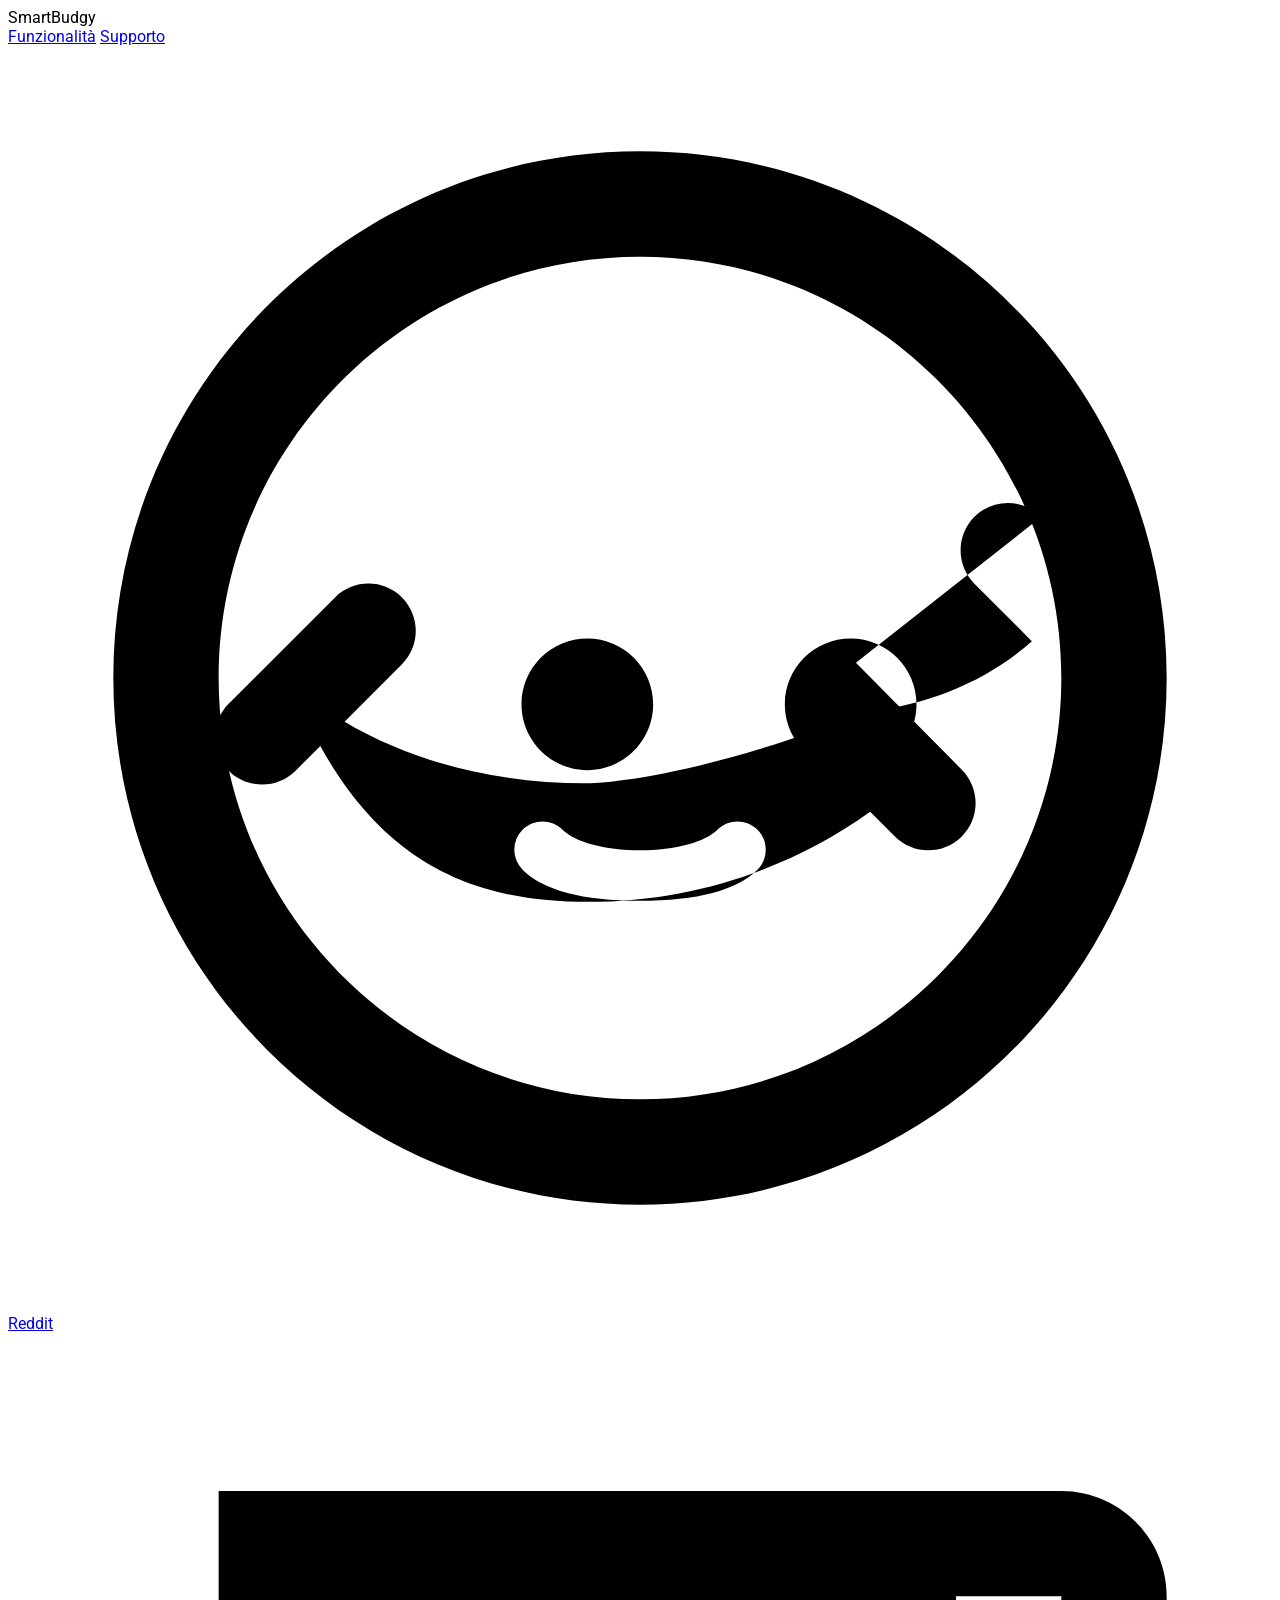
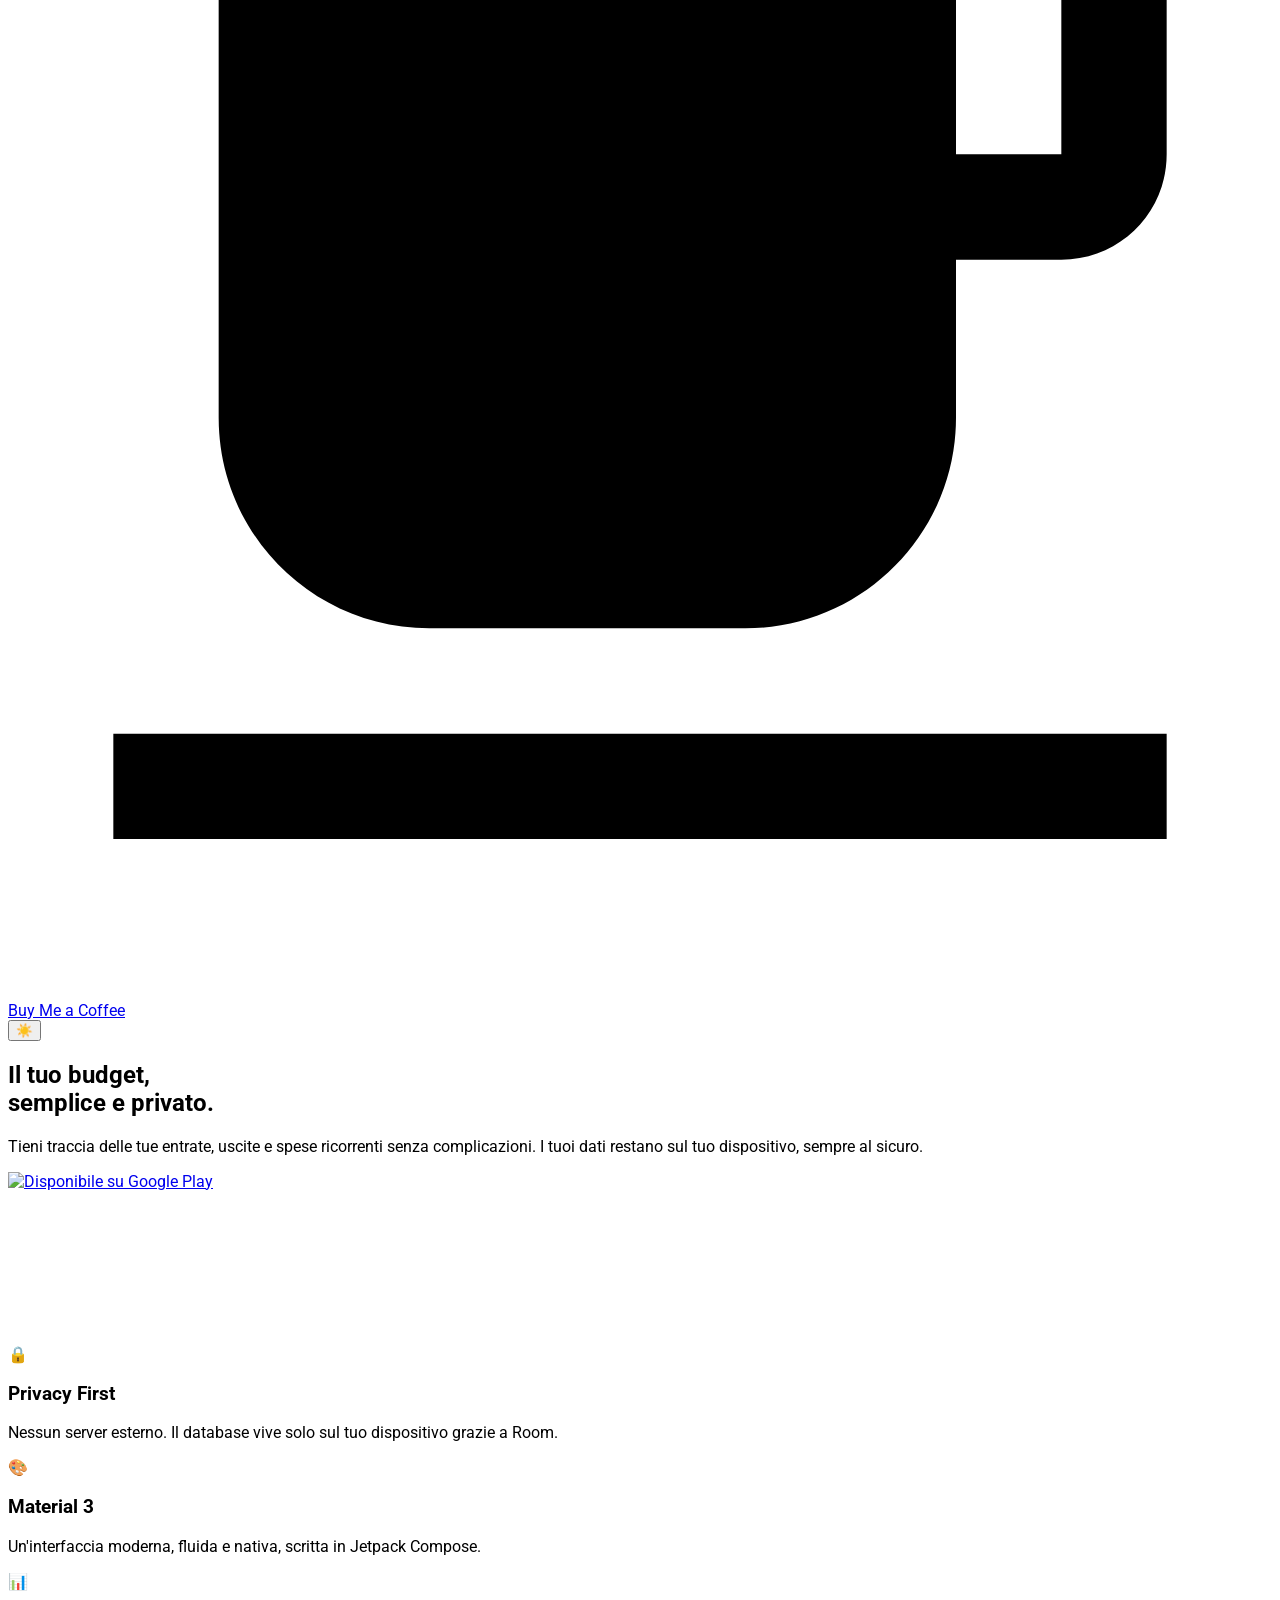
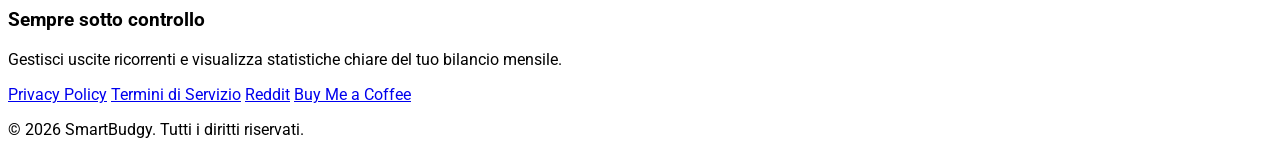
==== index.html @ d9772d36 "Enhance index.html with new sections and navigation Added navigation, hero section, highlights secti" ====
<!DOCTYPE html>
<html lang="it" class="dark">
<head>
    <meta charset="UTF-8">
    <meta name="viewport" content="width=device-width, initial-scale=1.0">
    <title>SmartBudgy - Gestione Finanze Personali</title>
    
    <script src="https://cdn.tailwindcss.com"></script>
    <script>
        tailwind.config = {
            darkMode: 'class', 
            theme: {
                extend: {
                    colors: {
                        primary: '#D0BCFF', 
                        primaryLight: '#6750A4', 
                        surfaceDark: '#1C1B1F',
                        surfaceLight: '#FEF7FF',
                    }
                }
            }
        }
    </script>
    
    <link href="https://fonts.googleapis.com/css2?family=Roboto:wght@300;400;500;700&display=swap" rel="stylesheet">
    <style>
        body { font-family: 'Roboto', sans-serif; }
    </style>
</head>
<body class="bg-surfaceLight text-gray-900 dark:bg-surfaceDark dark:text-gray-100 transition-colors duration-300 min-h-screen flex flex-col overflow-x-hidden">

    <!-- Navigazione fluida -->
    <nav class="w-full max-w-7xl mx-auto px-4 sm:px-6 lg:px-8 py-4 flex justify-between items-center w-full">
        <div class="text-2xl font-bold flex items-center gap-2">
            <div class="w-8 h-8 bg-primaryLight dark:bg-primary rounded-full shrink-0"></div>
            <span>SmartBudgy</span>
        </div>
        
        <div class="flex items-center gap-3 sm:gap-6">
            <a href="features.html" class="hover:text-primaryLight dark:hover:text-primary transition hidden sm:block">Funzionalità</a>
            <a href="support.html" class="hover:text-primaryLight dark:hover:text-primary transition hidden sm:block">Supporto</a>
            
            <!-- Bottoni Community con Loghi Corretti -->
            <div class="flex items-center gap-2">
                <!-- Bottone Reddit -->
                <a href="https://www.reddit.com/r/SmartBudgy/" target="_blank" rel="noopener noreferrer" title="Community Reddit" class="bg-[#FF4500] hover:bg-[#e03d00] text-white px-3.5 py-1.5 rounded-full text-xs font-bold transition shadow-sm flex items-center gap-2">
                    <svg class="w-4 h-4 fill-current shrink-0" viewBox="0 0 24 24">
                        <path d="M14.23 14.88c.21.21.21.55 0 .76-.39.39-1.14.59-2.23.59s-1.84-.2-2.23-.59a.539.539 0 0 1 0-.76c.21-.21.55-.21.76 0 .23.23.79.39 1.47.39s1.24-.16 1.47-.39c.21-.21.55-.21.76 0zm-3.23-3.63c-.69 0-1.25.56-1.25 1.25s.56 1.25 1.25 1.25 1.25-.56 1.25-1.25-.56-1.25-1.25-1.25zm5 0c-.69 0-1.25.56-1.25 1.25s.56 1.25 1.25 1.25 1.25-.56 1.25-1.25-.56-1.25-1.25-1.25zm3.62-2.31c-.35-.35-.92-.35-1.27 0-.35.35-.35.92 0 1.27l1.09 1.09c-.83.74-1.92 1.2-3.13 1.34C13.06 13.9 11.3 14 10.96 14c-1.74 0-3.32-.43-4.57-1.17l1.09-1.09c.35-.35.35-.92 0-1.27-.35-.35-.92-.35-1.27 0l-2.02 2.02c-.35.35-.35.92 0 1.27.35.35.92.35 1.27 0l.47-.47C7.23 15.65 9.02 16.25 11 16.25c2.04 0 3.87-.64 5.37-1.71l.47.47c.35.35.92.35 1.27 0 .35-.35.35-.92 0-1.27l-2.01-2.03zM12 2C6.48 2 2 6.48 2 12s4.48 10 10 10 10-4.48 10-10S17.52 2 12 2zm0 18c-4.41 0-8-3.59-8-8s3.59-8 8-8 8 3.59 8 8-3.59 8-8 8z"/>
                    </svg>
                    <span class="hidden md:inline">Reddit</span>
                </a>
                
                <!-- Bottone Buy Me a Coffee -->
                <a href="https://buymeacoffee.com/comeonbread" target="_blank" rel="noopener noreferrer" title="Offrimi un caffè" class="bg-[#FFDD00] hover:bg-[#e6c700] text-gray-900 px-3.5 py-1.5 rounded-full text-xs font-bold transition shadow-sm flex items-center gap-2">
                    <svg class="w-4 h-4 fill-current shrink-0" viewBox="0 0 24 24">
                        <path d="M20 3H4v10c0 2.21 1.79 4 4 4h6c2.21 0 4-1.79 4-4v-3h2c1.11 0 2-.89 2-2V5c0-1.1-.9-2-2-2zm0 5h-2V5h2v3zM2 21h20v-2H2v2z"/>
                    </svg>
                    <span class="hidden md:inline">Buy Me a Coffee</span>
                </a>
            </div>

            <button id="theme-toggle" class="p-2 rounded-full hover:bg-gray-200 dark:hover:bg-gray-800 transition focus:outline-none focus:ring-2 focus:ring-primary">
                <span id="theme-icon" class="text-xl">☀️</span>
            </button>
        </div>
    </nav>

    <!-- Hero Section fluida -->
    <section class="w-full max-w-7xl mx-auto px-4 sm:px-6 lg:px-8 py-12 lg:py-20 flex flex-col lg:flex-row items-center justify-between gap-12 lg:gap-8 flex-1">
        
        <!-- Testo e CTA -->
        <div class="w-full lg:w-1/2 flex flex-col gap-6 text-center lg:text-left z-10">
            <h1 class="text-4xl sm:text-5xl lg:text-6xl xl:text-7xl font-bold leading-tight tracking-tight">
                Il tuo budget,<br> 
                <span class="text-primaryLight dark:text-primary">semplice e privato.</span>
            </h1>
            <p class="text-lg sm:text-xl text-gray-600 dark:text-gray-400 max-w-2xl mx-auto lg:mx-0">
                Tieni traccia delle tue entrate, uscite e spese ricorrenti senza complicazioni. I tuoi dati restano sul tuo dispositivo, sempre al sicuro.
            </p>
            
            <div class="mt-6 flex flex-wrap justify-center lg:justify-start items-center gap-4">
                <a href="https://play.google.com/store/apps/details?id=com.alessiocammarino.smartbudgy" target="_blank" rel="noopener noreferrer" class="inline-block transition transform hover:scale-105 focus:outline-none focus:ring-4 focus:ring-primary rounded-lg">
                    <img src="https://play.google.com/intl/en_us/badges/static/images/badges/it_badge_web_generic.png" alt="Disponibile su Google Play" class="h-14 sm:h-16 lg:h-18">
                </a>
            </div>
        </div>

        <!-- Mockup Smartphone Animato -->
        <div class="w-full lg:w-1/2 flex justify-center items-center p-4">
            <div id="smartphone-mockup" class="relative border-gray-800 dark:border-gray-700 bg-gray-800 border-[8px] sm:border-[10px] sm:rounded-[2.5rem] rounded-[2rem] w-full max-w-[280px] sm:max-w-[320px] aspect-[9/19] shadow-2xl overflow-hidden transform transition-transform hover:-translate-y-2 duration-500 cursor-pointer">
                
                <!-- Schermo interno -->
                <div class="w-full h-full bg-surfaceLight dark:bg-surfaceDark relative flex items-center justify-center">
                    
                    <!-- Video Tema Chiaro -->
                    <video id="video-light" class="block dark:hidden object-cover w-full h-full absolute inset-0" muted playsinline preload="auto">
                        <source src="./Avvio_SmartBudgy_Animato_White.mp4" type="video/mp4">
                        Il tuo browser non supporta il tag video.
                    </video>
                    
                    <!-- Video Tema Scuro -->
                    <video id="video-dark" class="hidden dark:block object-cover w-full h-full absolute inset-0" muted playsinline preload="auto">
                        <source src="./Avvio_SmartBudgy_Animato_Black.mp4" type="video/mp4">
                        Il tuo browser non supporta il tag video.
                    </video>

                </div>
                
                <!-- Dettagli hardware -->
                <div class="absolute top-0 inset-x-0 h-6 flex justify-center z-20 pointer-events-none">
                    <div class="w-32 h-6 bg-gray-800 rounded-b-2xl"></div>
                </div>
            </div>
        </div>
    </section>

    <!-- Highlights Section fluida -->
    <section class="bg-gray-100 dark:bg-gray-900 py-16 transition-colors duration-300 w-full mt-auto">
        <div class="w-full max-w-7xl mx-auto px-4 sm:px-6 lg:px-8">
            <div class="grid grid-cols-1 md:grid-cols-3 gap-6 sm:gap-8">
                
                <div class="bg-white dark:bg-gray-800 p-6 sm:p-8 rounded-2xl shadow-sm border border-gray-100 dark:border-gray-700 transition transform hover:-translate-y-1 hover:shadow-md">
                    <div class="text-3xl mb-4">🔒</div>
                    <h3 class="text-xl font-bold mb-2">Privacy First</h3>
                    <p class="text-gray-600 dark:text-gray-400 leading-relaxed">Nessun server esterno. Il database vive solo sul tuo dispositivo grazie a Room.</p>
                </div>

                <div class="bg-white dark:bg-gray-800 p-6 sm:p-8 rounded-2xl shadow-sm border border-gray-100 dark:border-gray-700 transition transform hover:-translate-y-1 hover:shadow-md">
                    <div class="text-3xl mb-4">🎨</div>
                    <h3 class="text-xl font-bold mb-2">Material 3</h3>
                    <p class="text-gray-600 dark:text-gray-400 leading-relaxed">Un'interfaccia moderna, fluida e nativa, scritta in Jetpack Compose.</p>
                </div>

                <div class="bg-white dark:bg-gray-800 p-6 sm:p-8 rounded-2xl shadow-sm border border-gray-100 dark:border-gray-700 transition transform hover:-translate-y-1 hover:shadow-md">
                    <div class="text-3xl mb-4">📊</div>
                    <h3 class="text-xl font-bold mb-2">Sempre sotto controllo</h3>
                    <p class="text-gray-600 dark:text-gray-400 leading-relaxed">Gestisci uscite ricorrenti e visualizza statistiche chiare del tuo bilancio mensile.</p>
                </div>

            </div>
        </div>
    </section>

    <!-- Footer fluido -->
    <footer class="w-full max-w-7xl mx-auto px-4 sm:px-6 lg:px-8 py-8 text-center text-sm text-gray-500 dark:text-gray-400 border-t border-gray-200 dark:border-gray-800">
        <div class="flex flex-wrap justify-center gap-4 sm:gap-6 mb-4">
            <a href="privacy.html" class="hover:text-primaryLight dark:hover:text-primary transition">Privacy Policy</a>
            <a href="terms.html" class="hover:text-primaryLight dark:hover:text-primary transition">Termini di Servizio</a>
            <a href="https://www.reddit.com/r/SmartBudgy/" target="_blank" rel="noopener noreferrer" class="hover:text-orange-500 transition">Reddit</a>
            <a href="https://buymeacoffee.com/comeonbread" target="_blank" rel="noopener noreferrer" class="hover:text-amber-500 transition">Buy Me a Coffee</a>
        </div>
        <p>&copy; 2026 SmartBudgy. Tutti i diritti riservati.</p>
    </footer>

    <!-- Script Gestione -->
    <script>
        document.addEventListener("DOMContentLoaded", () => {
            const html = document.documentElement;
            const themeBtn = document.getElementById('theme-toggle');
            const themeIcon = document.getElementById('theme-icon');
            const mockup = document.getElementById('smartphone-mockup');
            const videoLight = document.getElementById('video-light');
            const videoDark = document.getElementById('video-dark');

            if (!localStorage.getItem('theme')) {
                localStorage.setItem('theme', 'dark');
            }

            if (localStorage.getItem('theme') === 'dark') {
                html.classList.add('dark');
                if (themeIcon) themeIcon.textContent = '☀️'; 
            } else {
                html.classList.remove('dark');
                if (themeIcon) themeIcon.textContent = '🌙'; 
            }

            if (themeBtn) {
                themeBtn.addEventListener('click', () => {
                    html.classList.toggle('dark');
                    const isDark = html.classList.contains('dark');
                    
                    localStorage.setItem('theme', isDark ? 'dark' : 'light');
                    if (themeIcon) themeIcon.textContent = isDark ? '☀️' : '🌙';

                    setTimeout(() => {
                        pauseVideos();
                        playActiveVideo();
                    }, 50);
                });
            }

            function playActiveVideo() {
                if (html.classList.contains('dark')) {
                    if (videoLight) videoLight.pause();
                    if (videoDark) {
                        videoDark.currentTime = 0;
                        videoDark.play().catch(e => console.log("Autoplay bloccato", e));
                    }
                } else {
                    if (videoDark) videoDark.pause();
                    if (videoLight) {
                        videoLight.currentTime = 0;
                        videoLight.play().catch(e => console.log("Autoplay bloccato", e));
                    }
                }
            }

            function pauseVideos() {
                if (videoLight) videoLight.pause();
                if (videoDark) videoDark.pause();
            }

            if (mockup) {
                mockup.addEventListener('mouseenter', playActiveVideo);
                mockup.addEventListener('mouseleave', pauseVideos);
                mockup.addEventListener('click', () => {
                    playActiveVideo();
                });

                const observer = new IntersectionObserver((entries) => {
                    entries.forEach(entry => {
                        if (entry.isIntersecting) {
                            playActiveVideo();
                        } else {
                            pauseVideos();
                        }
                    });
                }, {
                    threshold: 0.4
                });

                observer.observe(mockup);
            }
        });
    </script>
</body>
</html>
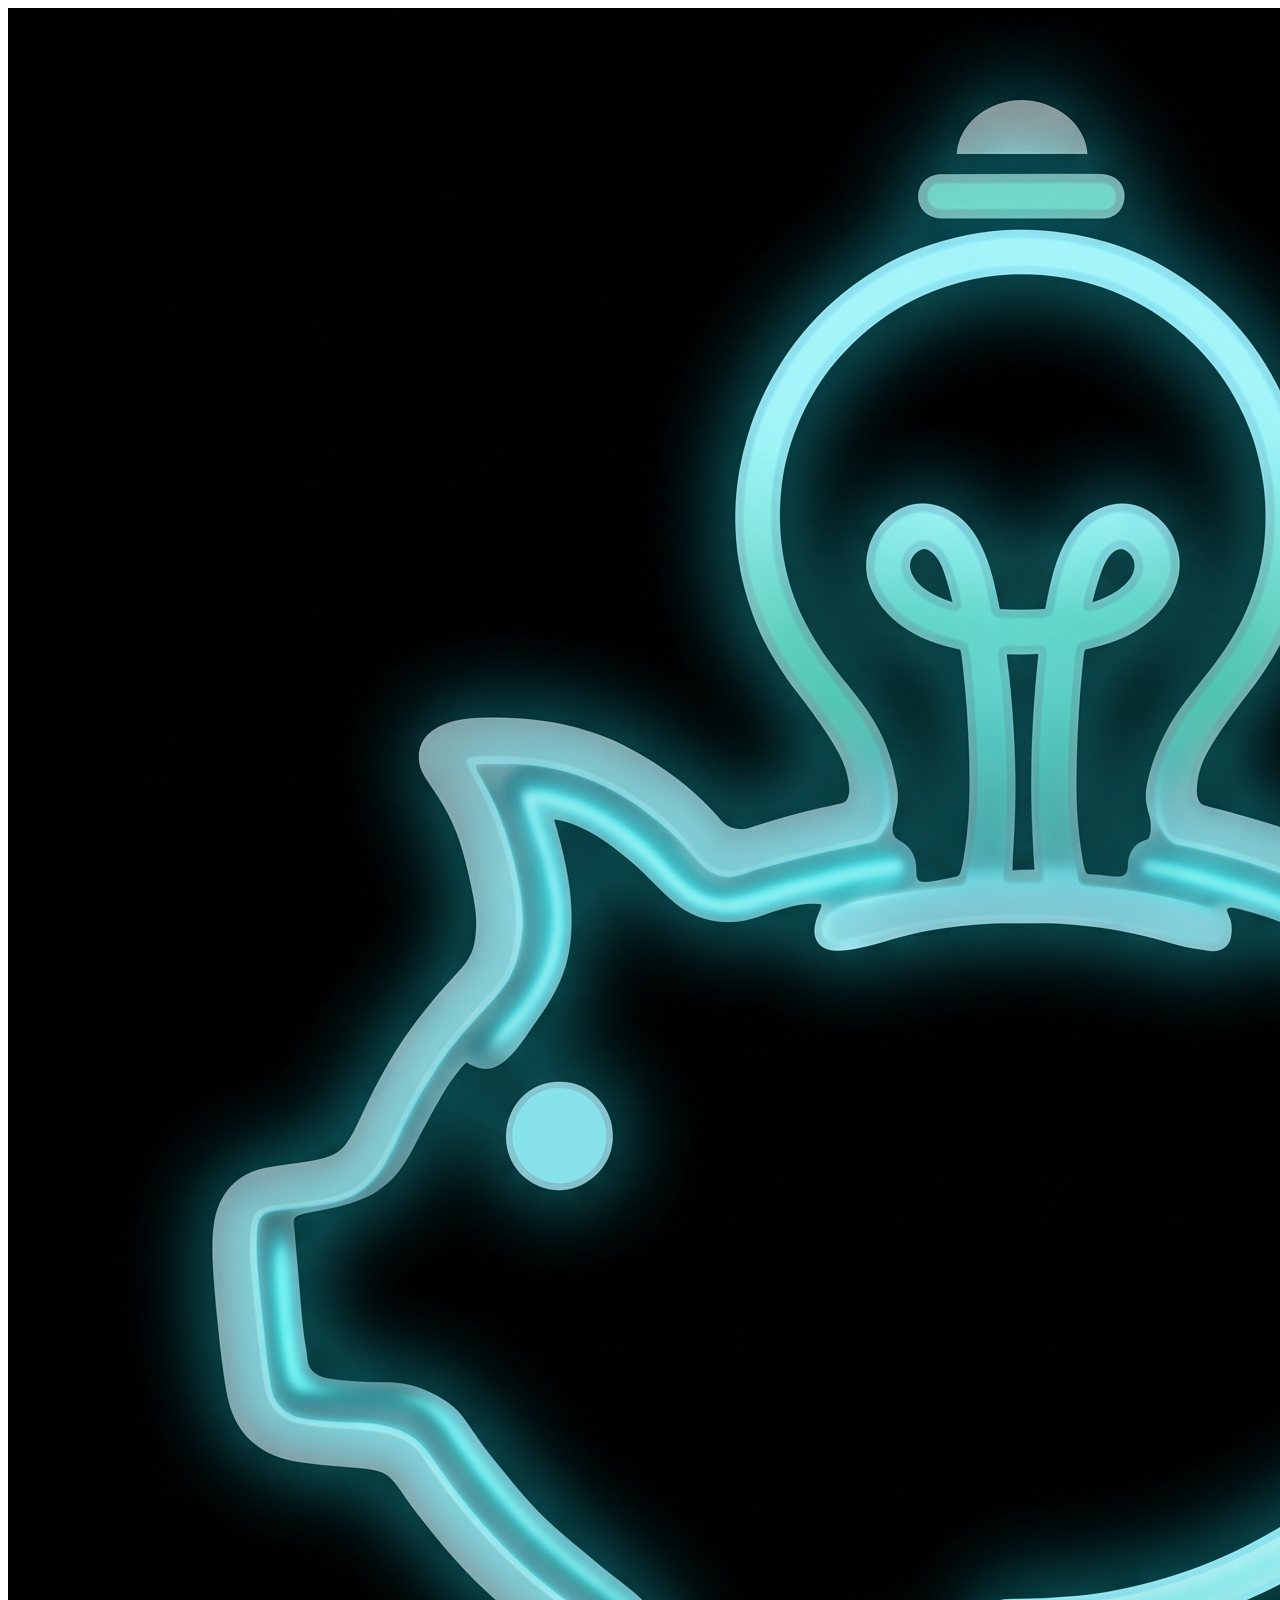
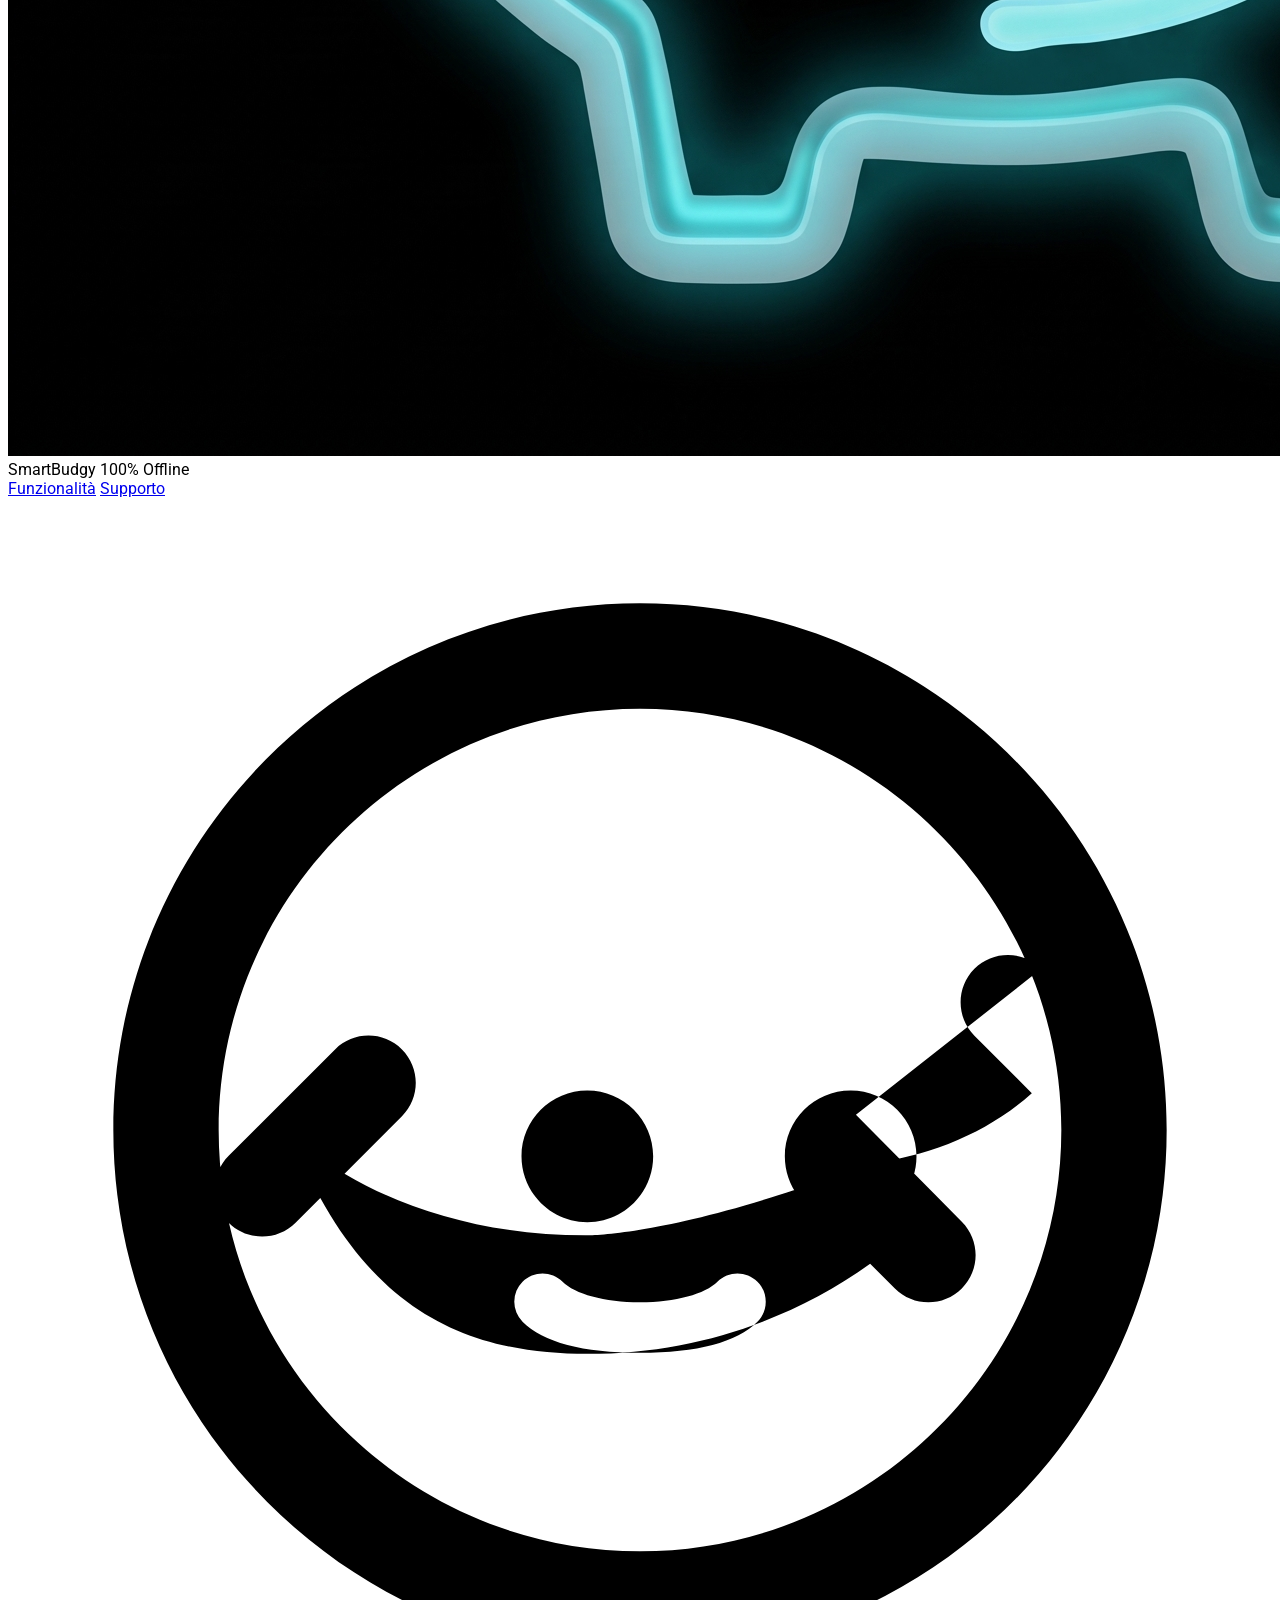
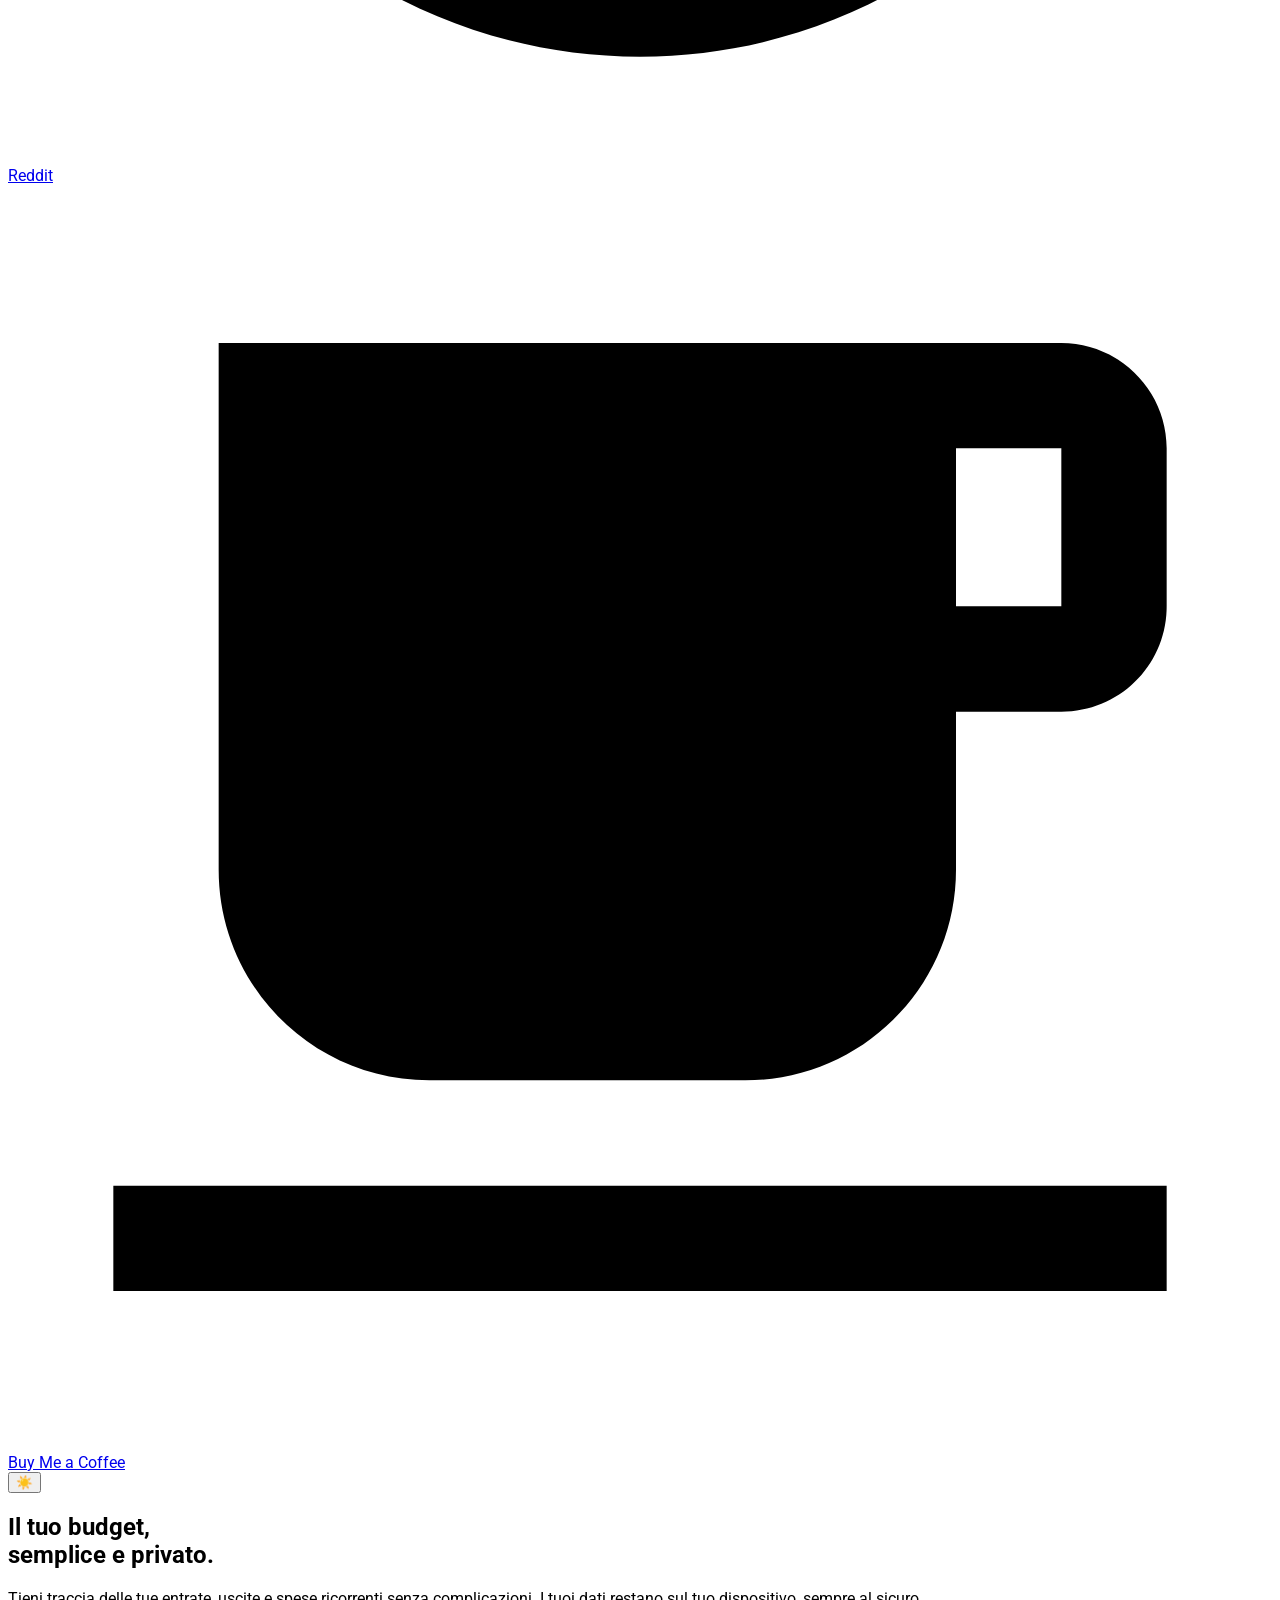
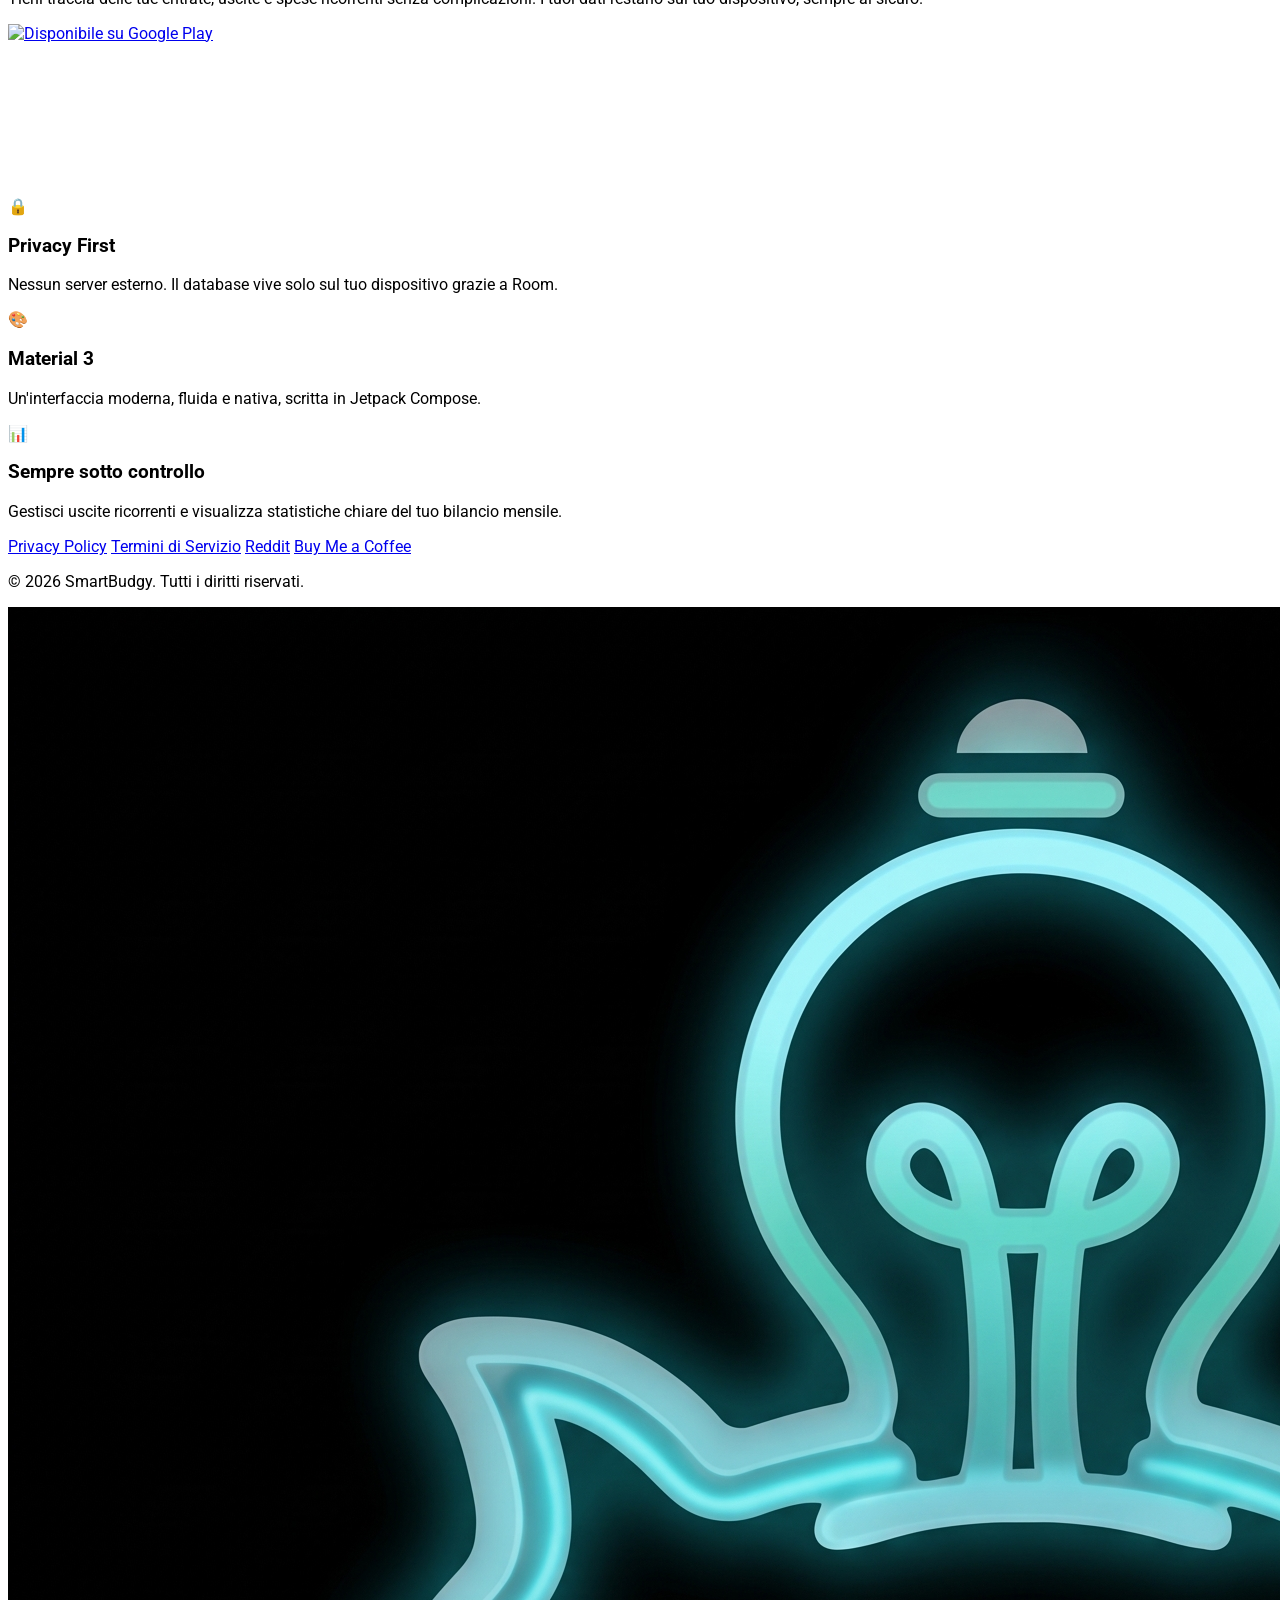
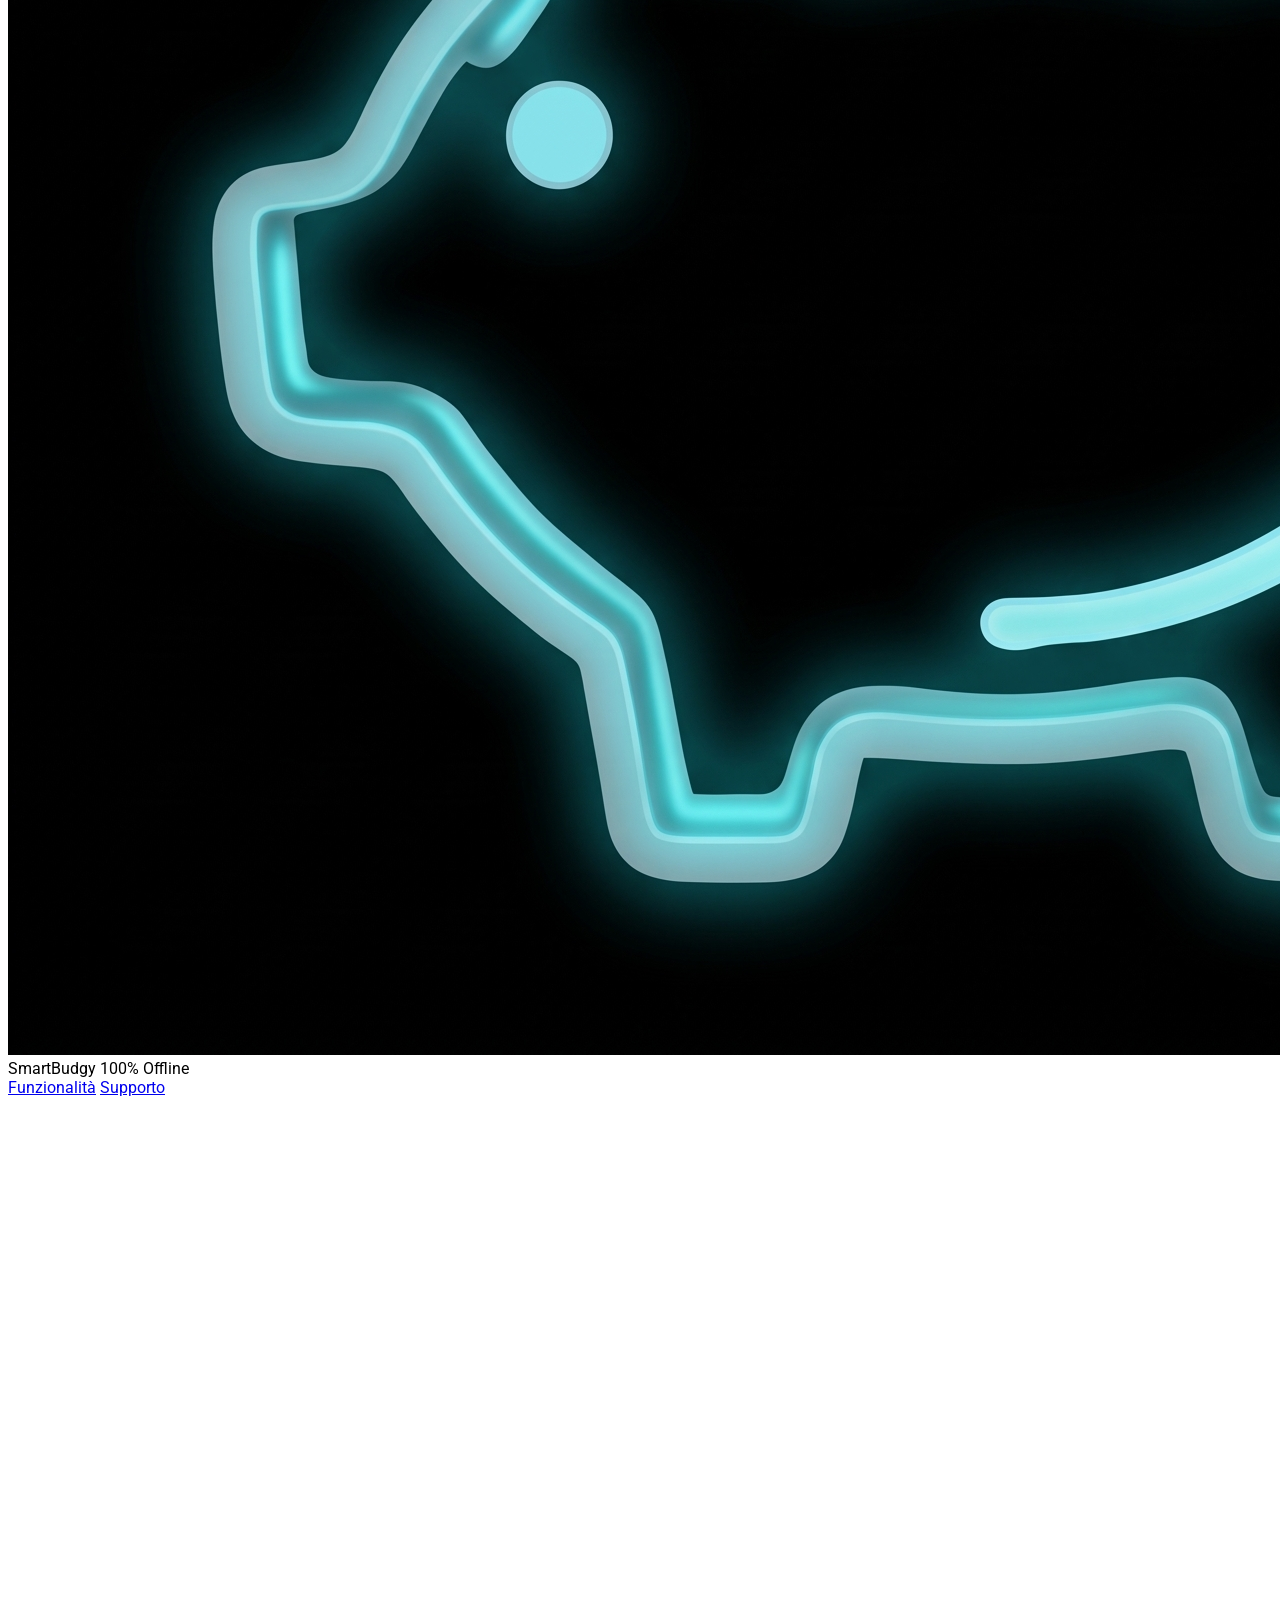
==== commit 2db5351e: "Fix HTML structure and add logo to navigation" ====
--- a/index.html
+++ b/index.html
@@ -1,4 +1,4 @@
-<!DOCTYPE html>
+<!DOCTYPE html><!DOCTYPE html>
 <html lang="it" class="dark">
 <head>
     <meta charset="UTF-8">
@@ -30,10 +30,14 @@
 <body class="bg-surfaceLight text-gray-900 dark:bg-surfaceDark dark:text-gray-100 transition-colors duration-300 min-h-screen flex flex-col overflow-x-hidden">
 
     <!-- Navigazione fluida -->
-    <nav class="w-full max-w-7xl mx-auto px-4 sm:px-6 lg:px-8 py-4 flex justify-between items-center w-full">
-        <div class="text-2xl font-bold flex items-center gap-2">
-            <div class="w-8 h-8 bg-primaryLight dark:bg-primary rounded-full shrink-0"></div>
-            <span>SmartBudgy</span>
+    <nav class="w-full max-w-7xl mx-auto px-4 sm:px-6 lg:px-8 py-4 flex justify-between items-center">
+        <!-- Logo e Nome -->
+        <div class="text-2xl font-bold flex items-center gap-3">
+            <img src="AppLogo.jpeg" alt="SmartBudgy Logo" class="w-10 h-10 object-contain rounded-xl shrink-0">
+            <div class="flex flex-col">
+                <span class="text-xl font-bold tracking-tight">SmartBudgy</span>
+                <span class="text-[10px] text-primaryLight dark:text-primary font-medium uppercase tracking-wider">100% Offline</span>
+            </div>
         </div>
         
         <div class="flex items-center gap-3 sm:gap-6">
@@ -235,3 +239,54 @@
     </script>
 </body>
 </html>
+<html lang="it" class="dark">
+<head>
+    <meta charset="UTF-8">
+    <meta name="viewport" content="width=device-width, initial-scale=1.0">
+    <title>SmartBudgy - Gestione Finanze Personali</title>
+    
+    <script src="https://cdn.tailwindcss.com"></script>
+    <script>
+        tailwind.config = {
+            darkMode: 'class', 
+            theme: {
+                extend: {
+                    colors: {
+                        primary: '#D0BCFF', 
+                        primaryLight: '#6750A4', 
+                        surfaceDark: '#1C1B1F',
+                        surfaceLight: '#FEF7FF',
+                    }
+                }
+            }
+        }
+    </script>
+    
+    <link href="https://fonts.googleapis.com/css2?family=Roboto:wght@300;400;500;700&display=swap" rel="stylesheet">
+    <style>
+        body { font-family: 'Roboto', sans-serif; }
+    </style>
+</head>
+<body class="bg-surfaceLight text-gray-900 dark:bg-surfaceDark dark:text-gray-100 transition-colors duration-300 min-h-screen flex flex-col overflow-x-hidden">
+
+    <!-- Navigazione fluida -->
+    <nav class="w-full max-w-7xl mx-auto px-4 sm:px-6 lg:px-8 py-4 flex justify-between items-center">
+        <!-- Logo e Nome -->
+        <div class="text-2xl font-bold flex items-center gap-3">
+            <img src="AppLogo.jpeg" alt="SmartBudgy Logo" class="w-10 h-10 object-contain rounded-xl shrink-0">
+            <div class="flex flex-col">
+                <span class="text-xl font-bold tracking-tight">SmartBudgy</span>
+                <span class="text-[10px] text-primaryLight dark:text-primary font-medium uppercase tracking-wider">100% Offline</span>
+            </div>
+        </div>
+        
+        <div class="flex items-center gap-3 sm:gap-6">
+            <a href="features.html" class="hover:text-primaryLight dark:hover:text-primary transition hidden sm:block">Funzionalità</a>
+            <a href="support.html" class="hover:text-primaryLight dark:hover:text-primary transition hidden sm:block">Supporto</a>
+            
+            <!-- Bottoni Community con Loghi Corretti -->
+            <div class="flex items-center gap-2">
+                <!-- Bottone Reddit -->
+                <a href="https://www.reddit.com/r/SmartBudgy/" target="_blank" rel="noopener noreferrer" title="Community Reddit" class="bg-[#FF4500] hover:bg-[#e03d00] text-white px-3.5 py-1.5 rounded-full text-xs font-bold transition shadow-sm flex items-center gap-2">
+                    <svg class="w-4 h-4 fill-current shrink-0" viewBox="0 0 24 24">
+                        <path d="M14.23 14.88c.21.21.21.55 0 .76-.39.39-1.14.59-2.23.59s-1.84-.2-2.23-.59a.539.539 0 0 1 0-.76c.21-.21.55-.21.76 0 .23.23.79.39 1.47.39s1.24-.16 1.47-.39c.21-.21.55-.21.76 0zm-3.23-3.63c-.69 0-1.25.56-1.25 1.25s.56 1.25 1.25 1.25 1.25-.56 1.25-1.25-.56-1.25-1.25-1.25zm5 0c-.69 0-1.25.56-1.25 1.25s.56 1.25 1.25 1.25 1.25-.56 1.25-1.25-.56-1.25-1.25-1.25zm3.62-2.31c-.35-.35-.92-.35-1.27 0-.35.35-.35.92 0 1.27l1.09 1.09c-.83.74-1.92 1.2-3.13 1.34C13.06 13.9 11.3 14 10.96 14c-1.74 0-3.32-.43-4.57-1.17l1.09-1.09c.35-.35.35-.92 0-1.27-.35-.35-.92-.35-1.27 0l-2.02 2.02c-.35.35-.35.92 0 1.27.35.35.92.35 1.27 0l.47-.47C7.23 15.65 9.02 16.25 11 16.25c2.04 0 3.87-.64 5.37-1.71l.47.47c.35.35.92.35 1.27 0 .35-.35.35-.92 0-1.27l-2.01-2.03zM12 2C6.48 2 2 6.48 2 12s4.48 10 10 10 10-4.48 10-10S17.52 2 12 2
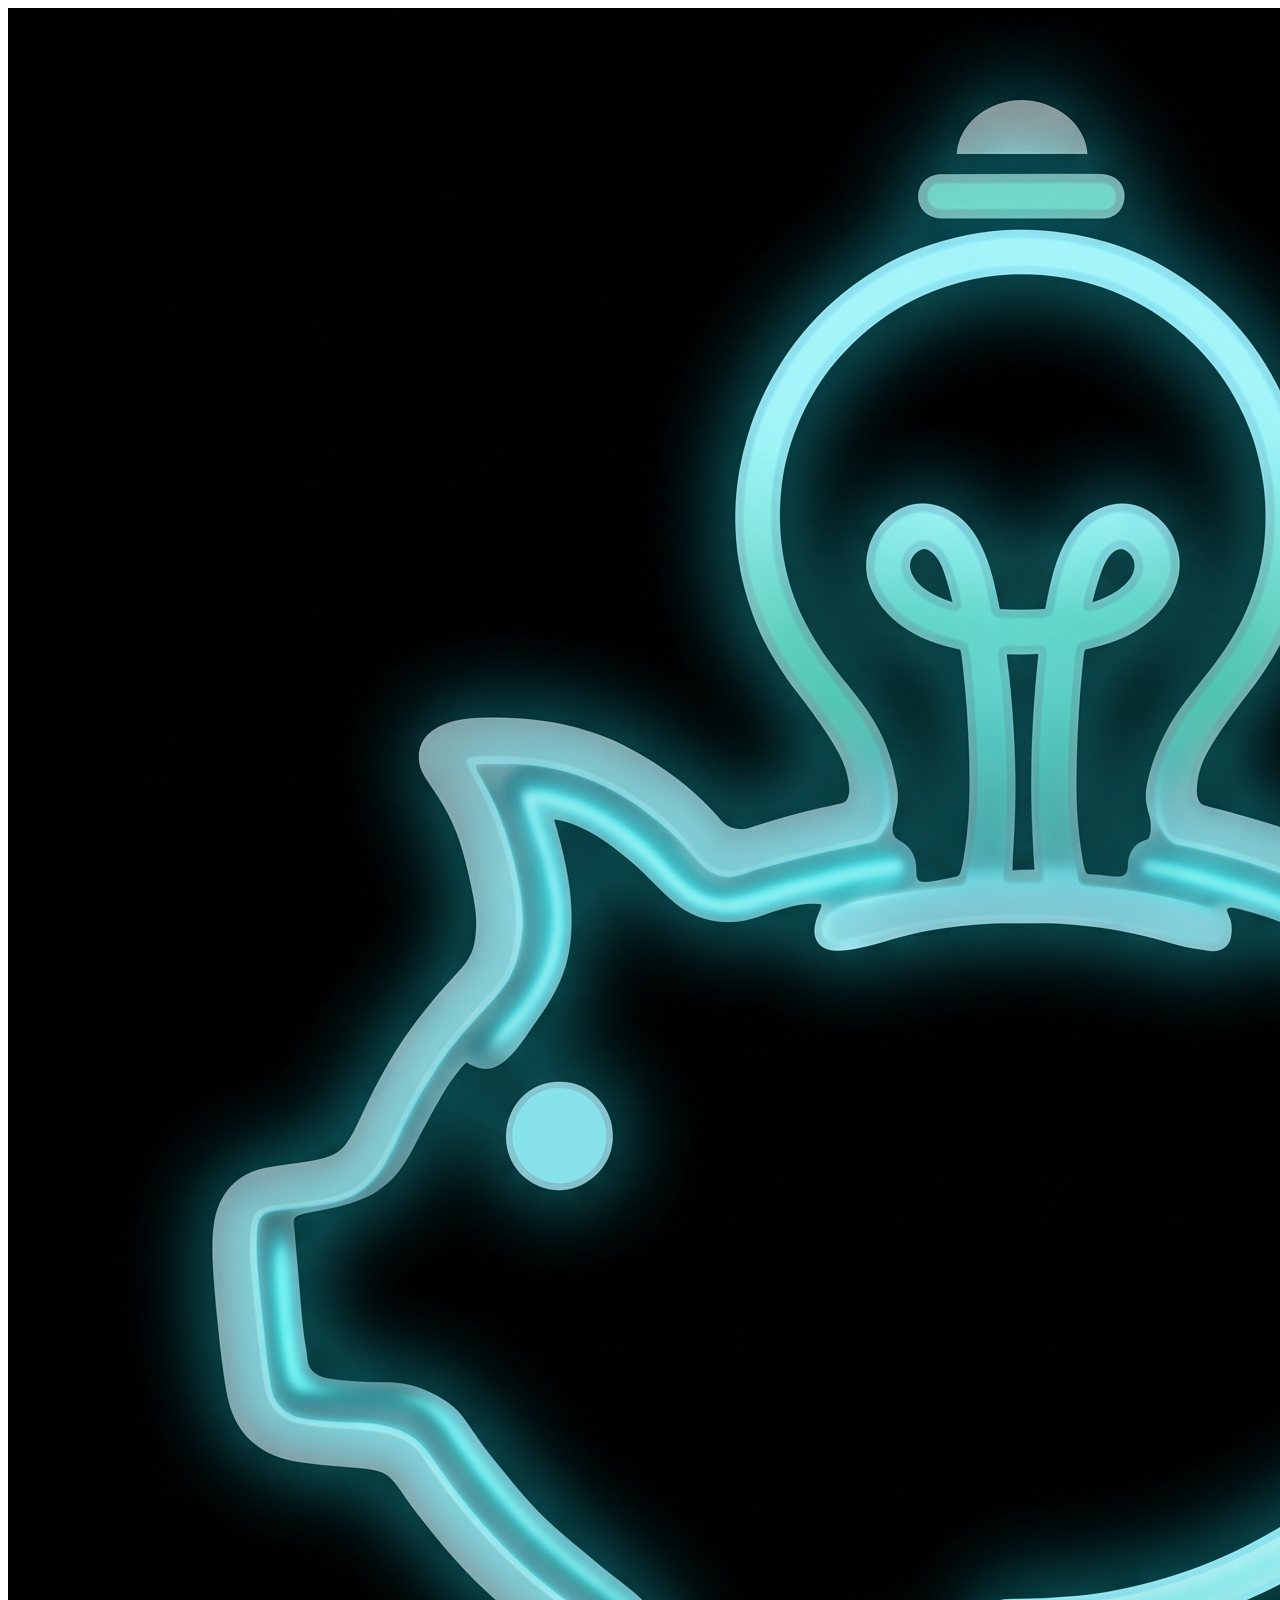
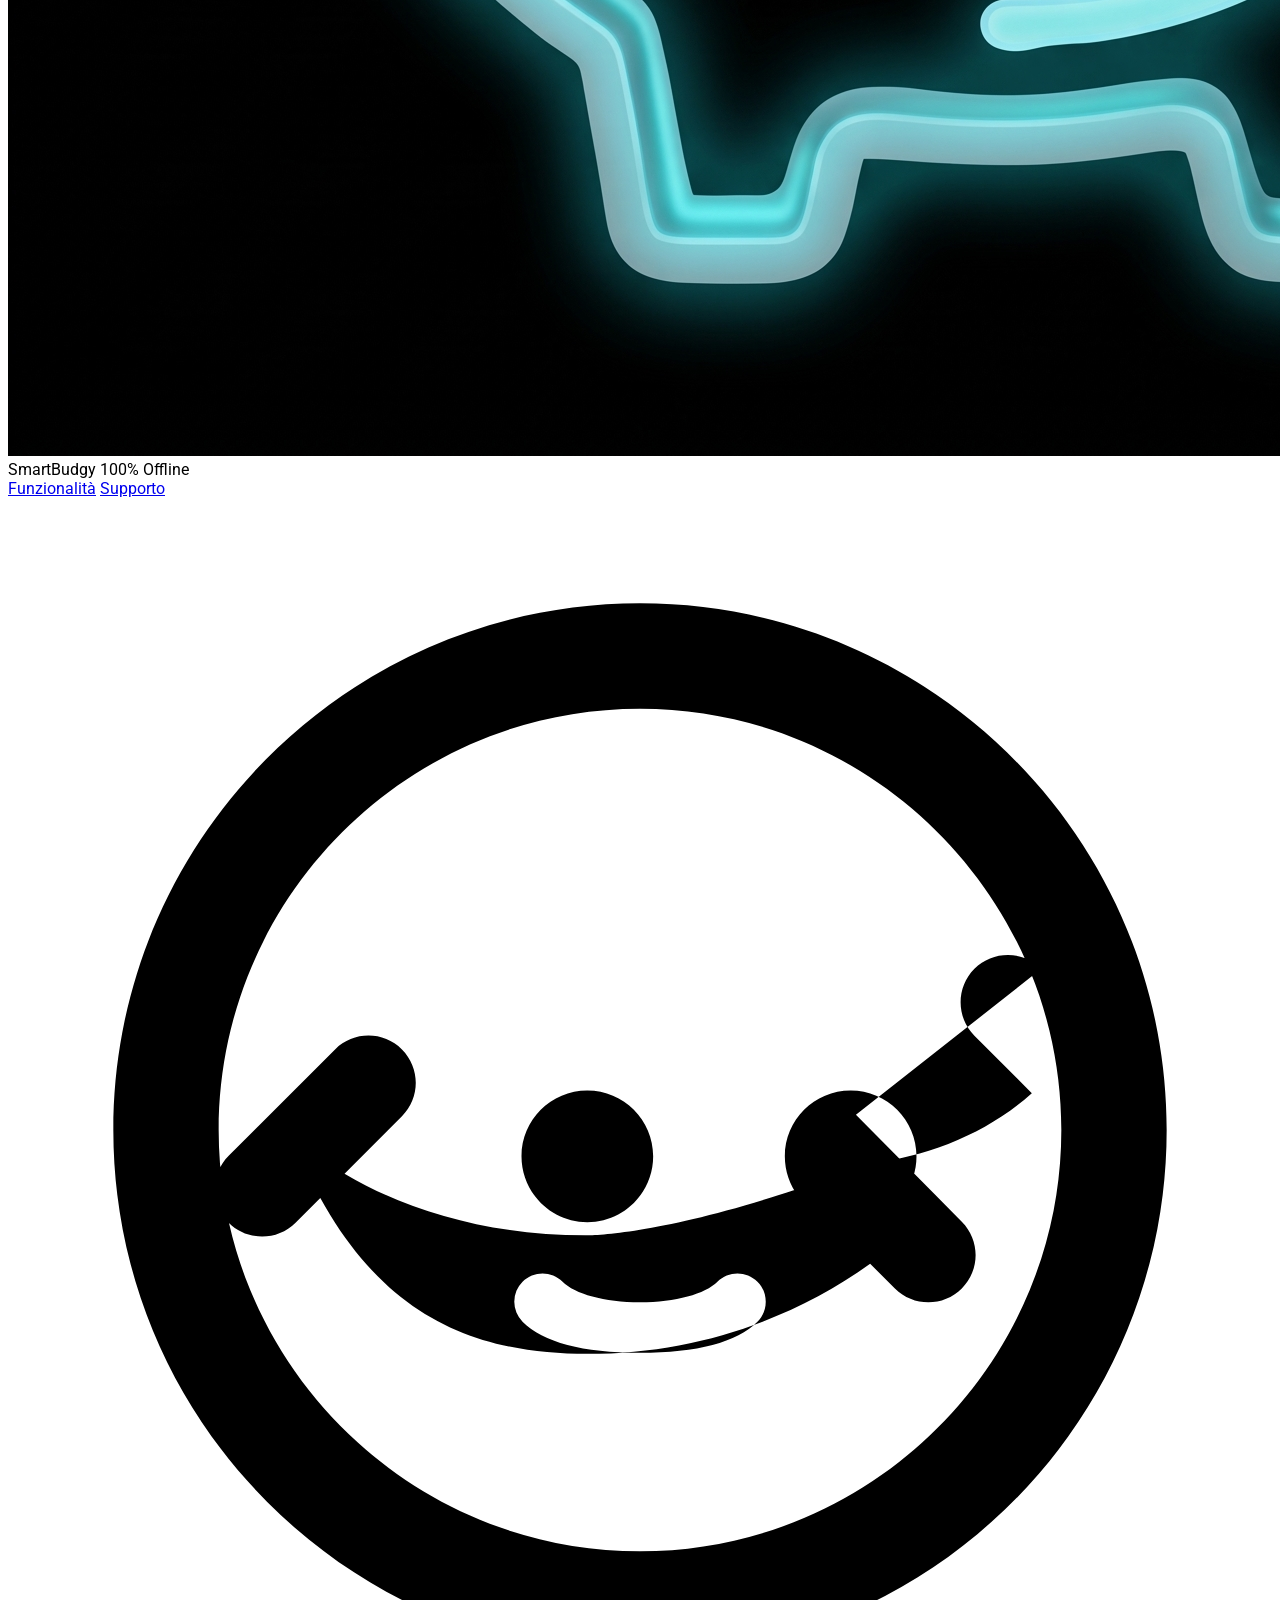
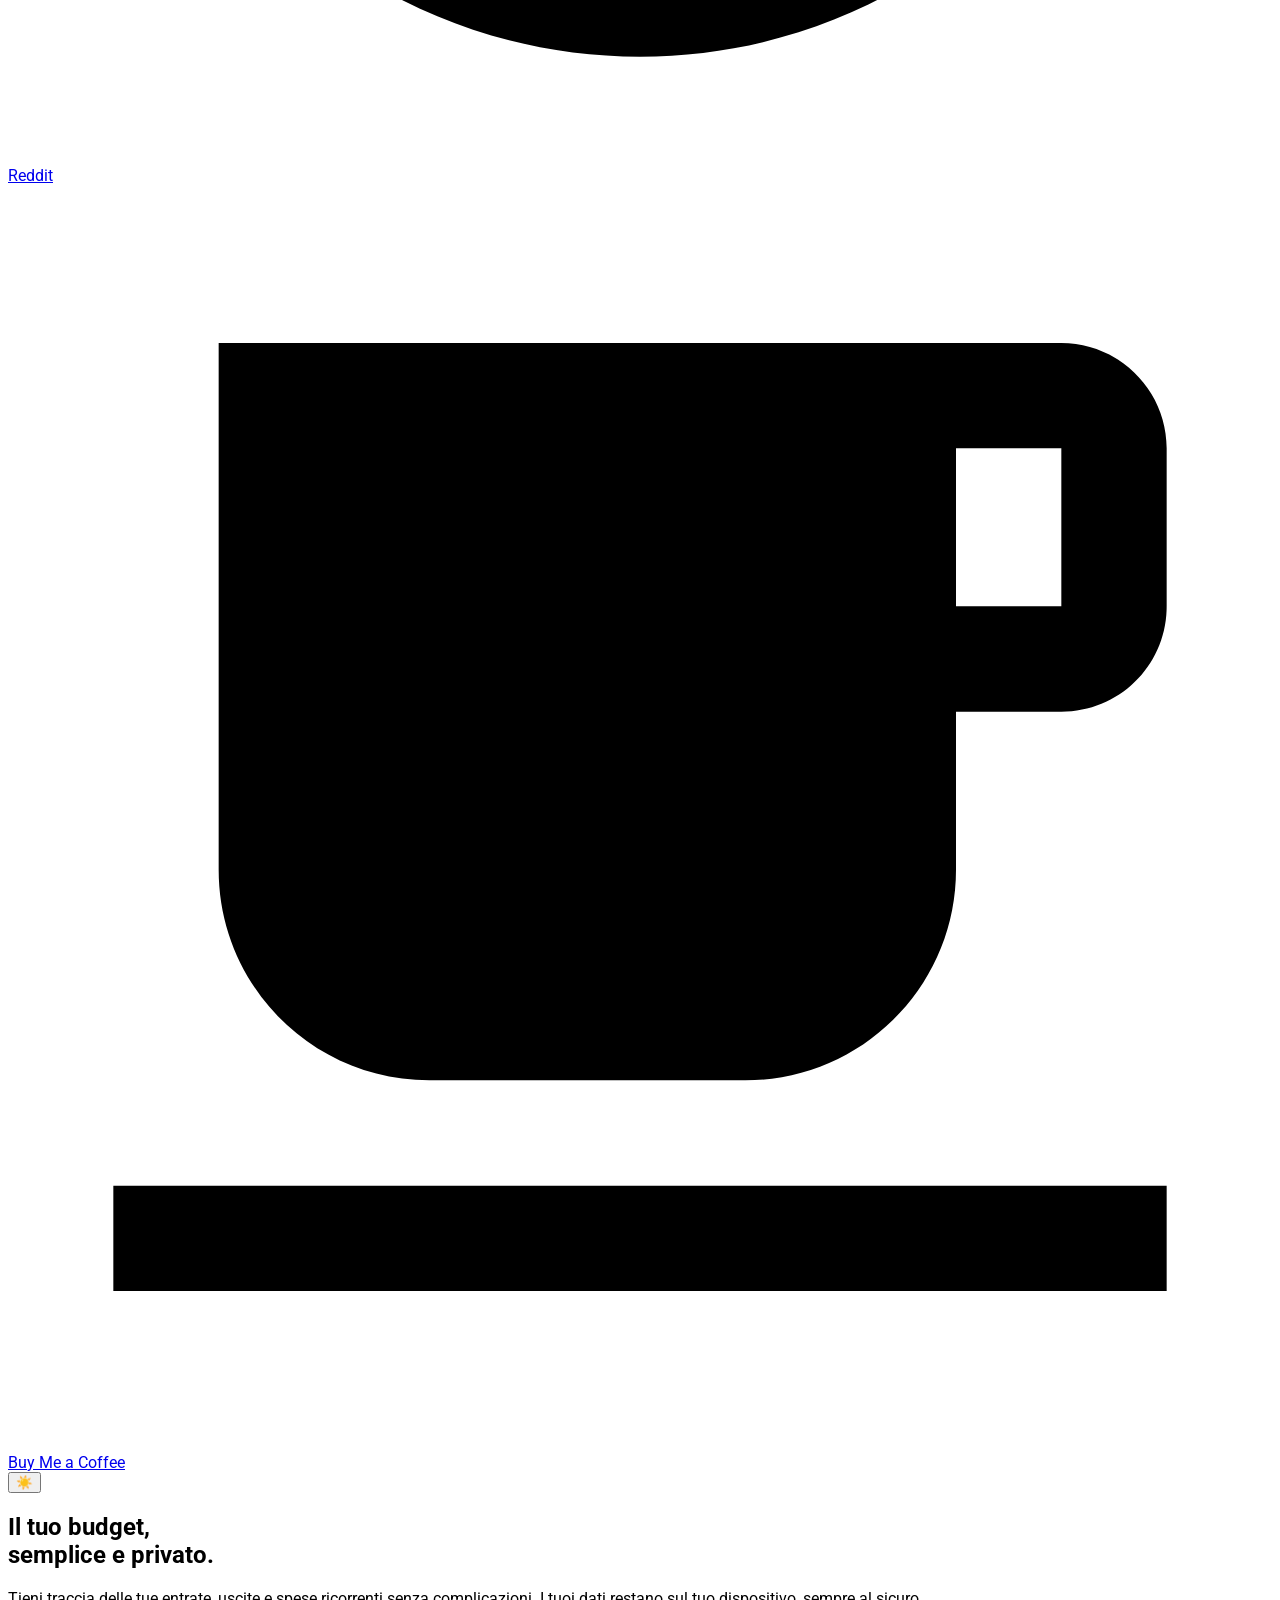
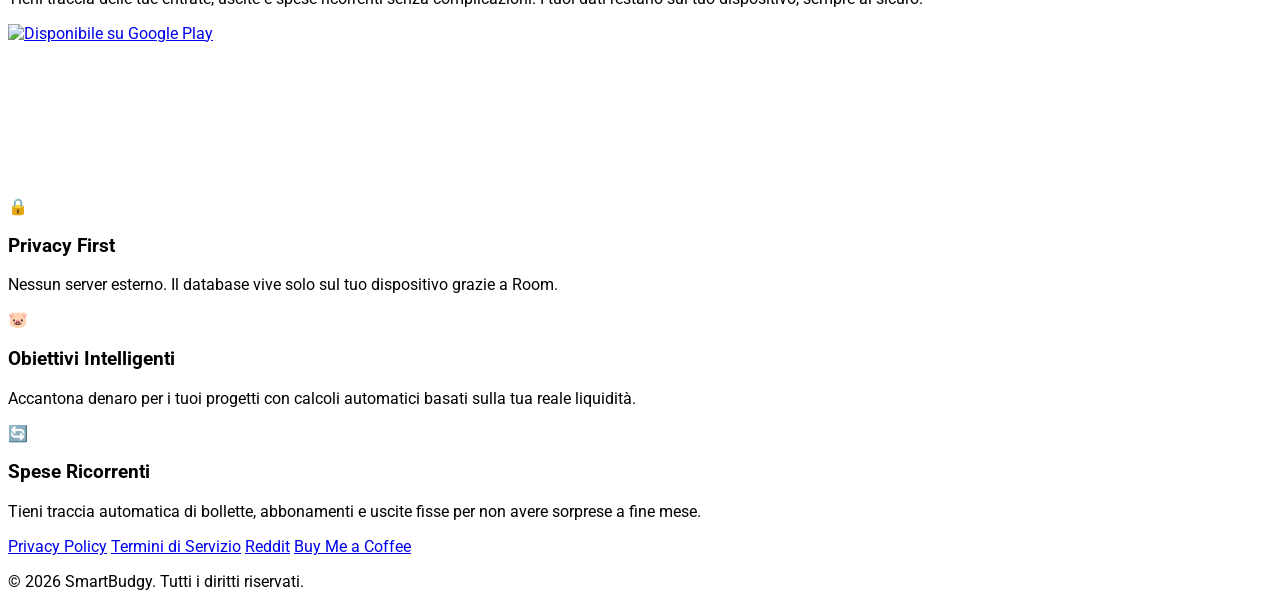
==== commit 4e18e4d2: "Revise index.html with new themes and content Updated content and structure of the index.html file, " ====
--- a/index.html
+++ b/index.html
@@ -1,4 +1,4 @@
-<!DOCTYPE html><!DOCTYPE html>
+<!DOCTYPE html>
 <html lang="it" class="dark">
 <head>
     <meta charset="UTF-8">
@@ -130,15 +130,15 @@
                 </div>
 
                 <div class="bg-white dark:bg-gray-800 p-6 sm:p-8 rounded-2xl shadow-sm border border-gray-100 dark:border-gray-700 transition transform hover:-translate-y-1 hover:shadow-md">
-                    <div class="text-3xl mb-4">🎨</div>
-                    <h3 class="text-xl font-bold mb-2">Material 3</h3>
-                    <p class="text-gray-600 dark:text-gray-400 leading-relaxed">Un'interfaccia moderna, fluida e nativa, scritta in Jetpack Compose.</p>
+                    <div class="text-3xl mb-4">🐷</div>
+                    <h3 class="text-xl font-bold mb-2">Obiettivi Intelligenti</h3>
+                    <p class="text-gray-600 dark:text-gray-400 leading-relaxed">Accantona denaro per i tuoi progetti con calcoli automatici basati sulla tua reale liquidità.</p>
                 </div>
 
                 <div class="bg-white dark:bg-gray-800 p-6 sm:p-8 rounded-2xl shadow-sm border border-gray-100 dark:border-gray-700 transition transform hover:-translate-y-1 hover:shadow-md">
-                    <div class="text-3xl mb-4">📊</div>
-                    <h3 class="text-xl font-bold mb-2">Sempre sotto controllo</h3>
-                    <p class="text-gray-600 dark:text-gray-400 leading-relaxed">Gestisci uscite ricorrenti e visualizza statistiche chiare del tuo bilancio mensile.</p>
+                    <div class="text-3xl mb-4">🔄</div>
+                    <h3 class="text-xl font-bold mb-2">Spese Ricorrenti</h3>
+                    <p class="text-gray-600 dark:text-gray-400 leading-relaxed">Tieni traccia automatica di bollette, abbonamenti e uscite fisse per non avere sorprese a fine mese.</p>
                 </div>
 
             </div>
@@ -184,7 +184,7 @@
                     const isDark = html.classList.contains('dark');
                     
                     localStorage.setItem('theme', isDark ? 'dark' : 'light');
-                    if (themeIcon) themeIcon.textContent = isDark ? '☀️' : '🌙';
+                    if (themeIcon) themeIcon.textContent = isDark ? '☀️️' : '🌙';
 
                     setTimeout(() => {
                         pauseVideos();
@@ -239,54 +239,3 @@
     </script>
 </body>
 </html>
-<html lang="it" class="dark">
-<head>
-    <meta charset="UTF-8">
-    <meta name="viewport" content="width=device-width, initial-scale=1.0">
-    <title>SmartBudgy - Gestione Finanze Personali</title>
-    
-    <script src="https://cdn.tailwindcss.com"></script>
-    <script>
-        tailwind.config = {
-            darkMode: 'class', 
-            theme: {
-                extend: {
-                    colors: {
-                        primary: '#D0BCFF', 
-                        primaryLight: '#6750A4', 
-                        surfaceDark: '#1C1B1F',
-                        surfaceLight: '#FEF7FF',
-                    }
-                }
-            }
-        }
-    </script>
-    
-    <link href="https://fonts.googleapis.com/css2?family=Roboto:wght@300;400;500;700&display=swap" rel="stylesheet">
-    <style>
-        body { font-family: 'Roboto', sans-serif; }
-    </style>
-</head>
-<body class="bg-surfaceLight text-gray-900 dark:bg-surfaceDark dark:text-gray-100 transition-colors duration-300 min-h-screen flex flex-col overflow-x-hidden">
-
-    <!-- Navigazione fluida -->
-    <nav class="w-full max-w-7xl mx-auto px-4 sm:px-6 lg:px-8 py-4 flex justify-between items-center">
-        <!-- Logo e Nome -->
-        <div class="text-2xl font-bold flex items-center gap-3">
-            <img src="AppLogo.jpeg" alt="SmartBudgy Logo" class="w-10 h-10 object-contain rounded-xl shrink-0">
-            <div class="flex flex-col">
-                <span class="text-xl font-bold tracking-tight">SmartBudgy</span>
-                <span class="text-[10px] text-primaryLight dark:text-primary font-medium uppercase tracking-wider">100% Offline</span>
-            </div>
-        </div>
-        
-        <div class="flex items-center gap-3 sm:gap-6">
-            <a href="features.html" class="hover:text-primaryLight dark:hover:text-primary transition hidden sm:block">Funzionalità</a>
-            <a href="support.html" class="hover:text-primaryLight dark:hover:text-primary transition hidden sm:block">Supporto</a>
-            
-            <!-- Bottoni Community con Loghi Corretti -->
-            <div class="flex items-center gap-2">
-                <!-- Bottone Reddit -->
-                <a href="https://www.reddit.com/r/SmartBudgy/" target="_blank" rel="noopener noreferrer" title="Community Reddit" class="bg-[#FF4500] hover:bg-[#e03d00] text-white px-3.5 py-1.5 rounded-full text-xs font-bold transition shadow-sm flex items-center gap-2">
-                    <svg class="w-4 h-4 fill-current shrink-0" viewBox="0 0 24 24">
-                        <path d="M14.23 14.88c.21.21.21.55 0 .76-.39.39-1.14.59-2.23.59s-1.84-.2-2.23-.59a.539.539 0 0 1 0-.76c.21-.21.55-.21.76 0 .23.23.79.39 1.47.39s1.24-.16 1.47-.39c.21-.21.55-.21.76 0zm-3.23-3.63c-.69 0-1.25.56-1.25 1.25s.56 1.25 1.25 1.25 1.25-.56 1.25-1.25-.56-1.25-1.25-1.25zm5 0c-.69 0-1.25.56-1.25 1.25s.56 1.25 1.25 1.25 1.25-.56 1.25-1.25-.56-1.25-1.25-1.25zm3.62-2.31c-.35-.35-.92-.35-1.27 0-.35.35-.35.92 0 1.27l1.09 1.09c-.83.74-1.92 1.2-3.13 1.34C13.06 13.9 11.3 14 10.96 14c-1.74 0-3.32-.43-4.57-1.17l1.09-1.09c.35-.35.35-.92 0-1.27-.35-.35-.92-.35-1.27 0l-2.02 2.02c-.35.35-.35.92 0 1.27.35.35.92.35 1.27 0l.47-.47C7.23 15.65 9.02 16.25 11 16.25c2.04 0 3.87-.64 5.37-1.71l.47.47c.35.35.92.35 1.27 0 .35-.35.35-.92 0-1.27l-2.01-2.03zM12 2C6.48 2 2 6.48 2 12s4.48 10 10 10 10-4.48 10-10S17.52 2 12 2
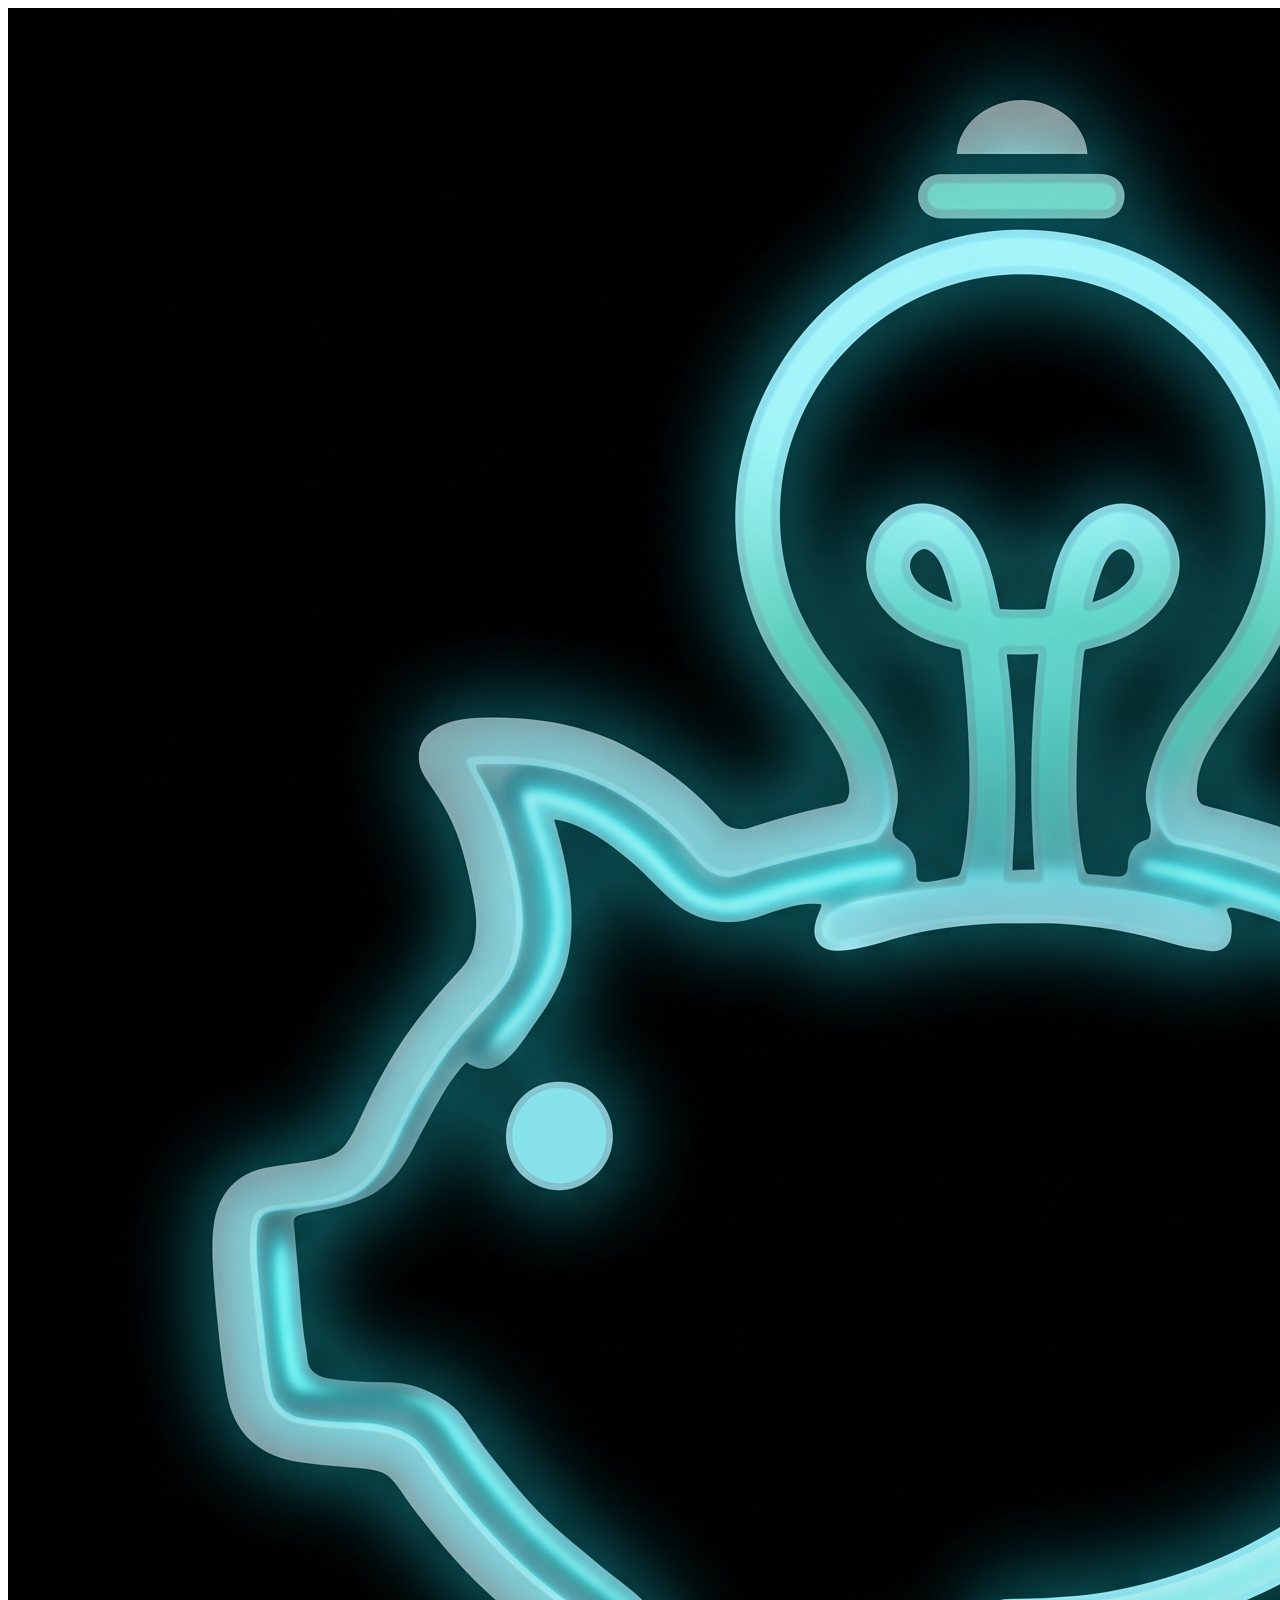
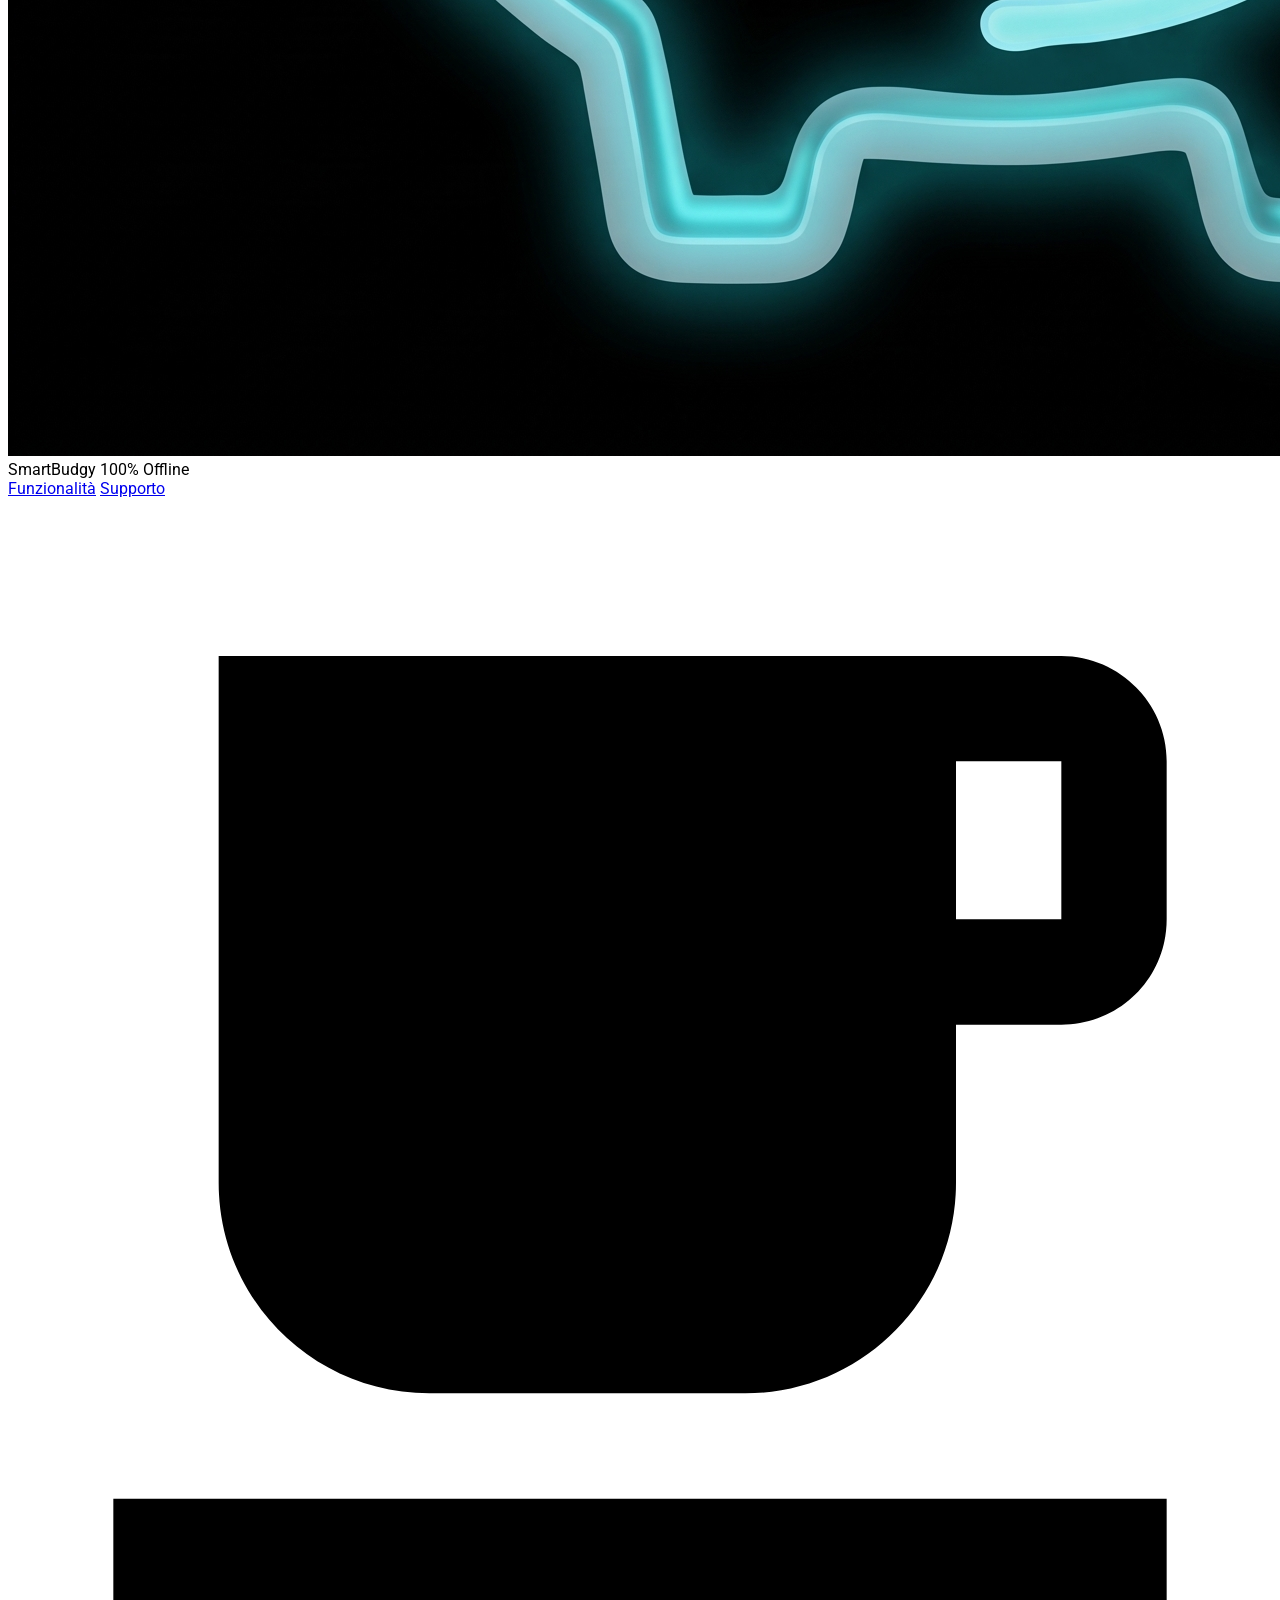
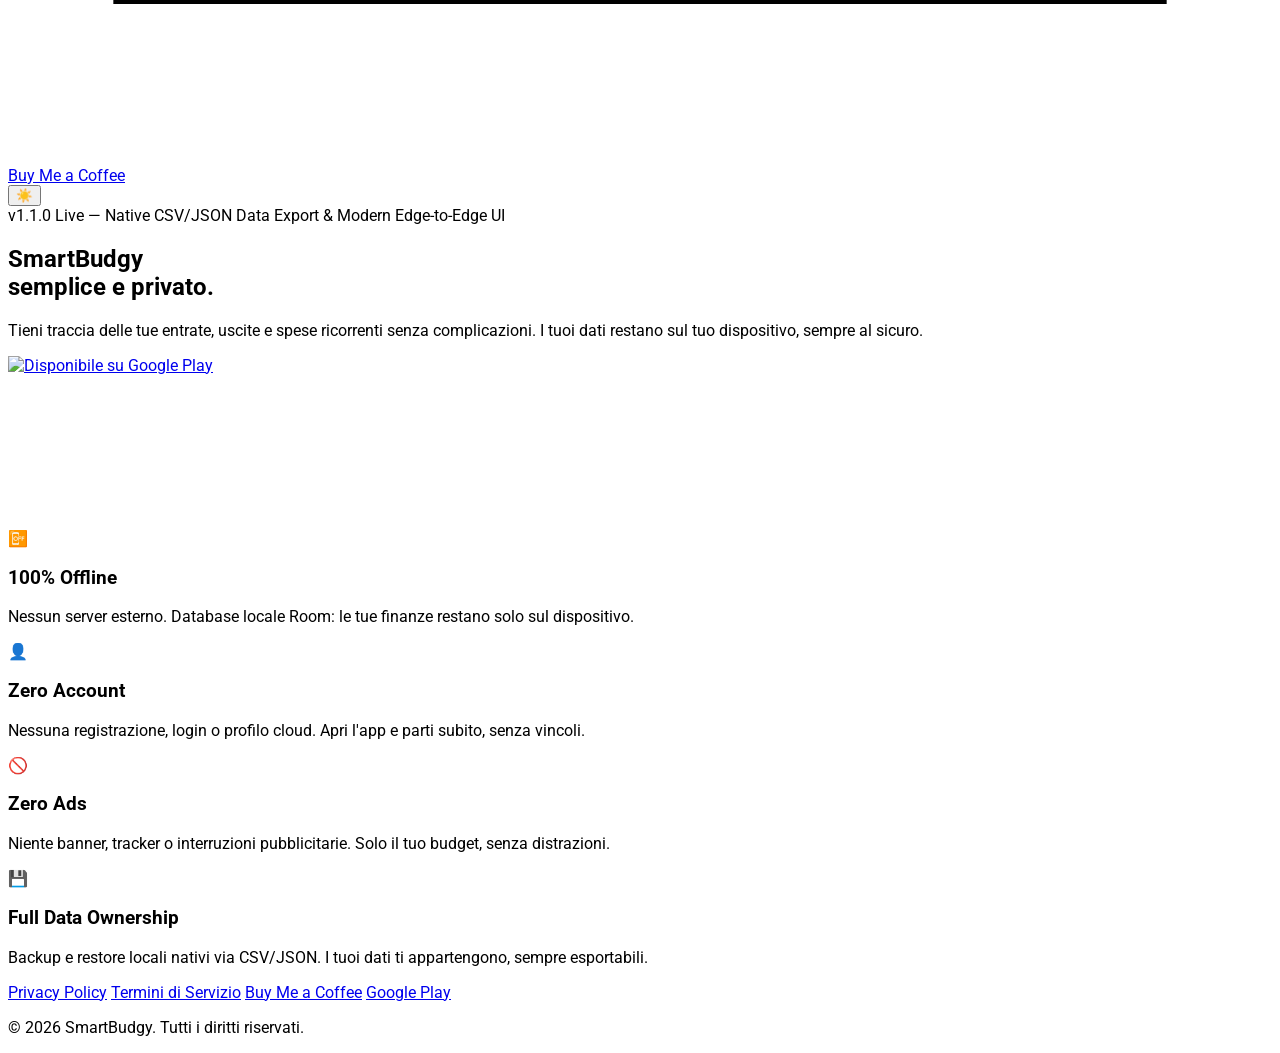
==== commit d3770549: "Update landing page for SmartBudgy v1.1.0 Remove Reddit links, add v1.1.0 hero badge, emphasize offl" ====
--- a/index.html
+++ b/index.html
@@ -3,8 +3,25 @@
 <head>
     <meta charset="UTF-8">
     <meta name="viewport" content="width=device-width, initial-scale=1.0">
-    <title>SmartBudgy - Gestione Finanze Personali</title>
-    
+    <title>SmartBudgy v1.1.0 — Budget Offline, Export CSV/JSON</title>
+    <meta name="description" content="SmartBudgy v1.1.0: gestione finanze 100% offline. Zero account, zero ads, piena proprietà dei dati. Export nativo CSV/JSON e UI edge-to-edge moderna.">
+    <link rel="canonical" href="https://breadit96.github.io/smartbudgy-site/">
+
+    <!-- Open Graph / Social -->
+    <meta property="og:type" content="website">
+    <meta property="og:url" content="https://breadit96.github.io/smartbudgy-site/">
+    <meta property="og:title" content="SmartBudgy v1.1.0 — Native CSV/JSON Export & Edge-to-Edge UI">
+    <meta property="og:description" content="v1.1.0 Live: budget 100% offline, zero account, zero ads, piena proprietà dei dati con backup/restore CSV e JSON.">
+    <meta property="og:image" content="https://breadit96.github.io/smartbudgy-site/AppLogo.jpeg">
+    <meta property="og:locale" content="it_IT">
+    <meta property="og:site_name" content="SmartBudgy">
+
+    <!-- Twitter -->
+    <meta name="twitter:card" content="summary">
+    <meta name="twitter:title" content="SmartBudgy v1.1.0 — Native CSV/JSON Export & Edge-to-Edge UI">
+    <meta name="twitter:description" content="v1.1.0 Live: budget 100% offline, zero account, zero ads, piena proprietà dei dati con backup/restore CSV e JSON.">
+    <meta name="twitter:image" content="https://breadit96.github.io/smartbudgy-site/AppLogo.jpeg">
+
     <script src="https://cdn.tailwindcss.com"></script>
     <script>
         tailwind.config = {
@@ -25,6 +42,10 @@
     <link href="https://fonts.googleapis.com/css2?family=Roboto:wght@300;400;500;700&display=swap" rel="stylesheet">
     <style>
         body { font-family: 'Roboto', sans-serif; }
+        @keyframes fadeSlide {
+            from { opacity: 0; transform: translateY(8px); }
+            to { opacity: 1; transform: translateY(0); }
+        }
     </style>
 </head>
 <body class="bg-surfaceLight text-gray-900 dark:bg-surfaceDark dark:text-gray-100 transition-colors duration-300 min-h-screen flex flex-col overflow-x-hidden">
@@ -44,17 +65,7 @@
             <a href="features.html" class="hover:text-primaryLight dark:hover:text-primary transition hidden sm:block">Funzionalità</a>
             <a href="support.html" class="hover:text-primaryLight dark:hover:text-primary transition hidden sm:block">Supporto</a>
             
-            <!-- Bottoni Community con Loghi Corretti -->
             <div class="flex items-center gap-2">
-                <!-- Bottone Reddit -->
-                <a href="https://www.reddit.com/r/SmartBudgy/" target="_blank" rel="noopener noreferrer" title="Community Reddit" class="bg-[#FF4500] hover:bg-[#e03d00] text-white px-3.5 py-1.5 rounded-full text-xs font-bold transition shadow-sm flex items-center gap-2">
-                    <svg class="w-4 h-4 fill-current shrink-0" viewBox="0 0 24 24">
-                        <path d="M14.23 14.88c.21.21.21.55 0 .76-.39.39-1.14.59-2.23.59s-1.84-.2-2.23-.59a.539.539 0 0 1 0-.76c.21-.21.55-.21.76 0 .23.23.79.39 1.47.39s1.24-.16 1.47-.39c.21-.21.55-.21.76 0zm-3.23-3.63c-.69 0-1.25.56-1.25 1.25s.56 1.25 1.25 1.25 1.25-.56 1.25-1.25-.56-1.25-1.25-1.25zm5 0c-.69 0-1.25.56-1.25 1.25s.56 1.25 1.25 1.25 1.25-.56 1.25-1.25-.56-1.25-1.25-1.25zm3.62-2.31c-.35-.35-.92-.35-1.27 0-.35.35-.35.92 0 1.27l1.09 1.09c-.83.74-1.92 1.2-3.13 1.34C13.06 13.9 11.3 14 10.96 14c-1.74 0-3.32-.43-4.57-1.17l1.09-1.09c.35-.35.35-.92 0-1.27-.35-.35-.92-.35-1.27 0l-2.02 2.02c-.35.35-.35.92 0 1.27.35.35.92.35 1.27 0l.47-.47C7.23 15.65 9.02 16.25 11 16.25c2.04 0 3.87-.64 5.37-1.71l.47.47c.35.35.92.35 1.27 0 .35-.35.35-.92 0-1.27l-2.01-2.03zM12 2C6.48 2 2 6.48 2 12s4.48 10 10 10 10-4.48 10-10S17.52 2 12 2zm0 18c-4.41 0-8-3.59-8-8s3.59-8 8-8 8 3.59 8 8-3.59 8-8 8z"/>
-                    </svg>
-                    <span class="hidden md:inline">Reddit</span>
-                </a>
-                
-                <!-- Bottone Buy Me a Coffee -->
                 <a href="https://buymeacoffee.com/comeonbread" target="_blank" rel="noopener noreferrer" title="Offrimi un caffè" class="bg-[#FFDD00] hover:bg-[#e6c700] text-gray-900 px-3.5 py-1.5 rounded-full text-xs font-bold transition shadow-sm flex items-center gap-2">
                     <svg class="w-4 h-4 fill-current shrink-0" viewBox="0 0 24 24">
                         <path d="M20 3H4v10c0 2.21 1.79 4 4 4h6c2.21 0 4-1.79 4-4v-3h2c1.11 0 2-.89 2-2V5c0-1.1-.9-2-2-2zm0 5h-2V5h2v3zM2 21h20v-2H2v2z"/>
@@ -74,8 +85,14 @@
         
         <!-- Testo e CTA -->
         <div class="w-full lg:w-1/2 flex flex-col gap-6 text-center lg:text-left z-10">
+            <div class="inline-flex self-center lg:self-start max-w-full">
+                <span class="inline-flex items-center gap-2 px-4 py-2 rounded-xl text-sm sm:text-base font-semibold tracking-tight bg-primaryLight/15 dark:bg-primary/15 text-primaryLight dark:text-primary border border-primaryLight/30 dark:border-primary/30 shadow-sm animate-[fadeSlide_0.6s_ease-out]">
+                    <span class="shrink-0 w-2 h-2 rounded-full bg-primaryLight dark:bg-primary animate-pulse" aria-hidden="true"></span>
+                    <span class="leading-snug">v1.1.0 Live — Native CSV/JSON Data Export &amp; Modern Edge-to-Edge UI</span>
+                </span>
+            </div>
             <h1 class="text-4xl sm:text-5xl lg:text-6xl xl:text-7xl font-bold leading-tight tracking-tight">
-                Il tuo budget,<br> 
+                SmartBudgy<br>
                 <span class="text-primaryLight dark:text-primary">semplice e privato.</span>
             </h1>
             <p class="text-lg sm:text-xl text-gray-600 dark:text-gray-400 max-w-2xl mx-auto lg:mx-0">
@@ -83,7 +100,7 @@
             </p>
             
             <div class="mt-6 flex flex-wrap justify-center lg:justify-start items-center gap-4">
-                <a href="https://play.google.com/store/apps/details?id=com.alessiocammarino.smartbudgy" target="_blank" rel="noopener noreferrer" class="inline-block transition transform hover:scale-105 focus:outline-none focus:ring-4 focus:ring-primary rounded-lg">
+                <a href="https://play.google.com/store/apps/details?id=com.alessiocammarino.smartbudgy" target="_blank" rel="noopener noreferrer" class="inline-block transition transform hover:scale-105 focus:outline-none focus:ring-4 focus:ring-primary rounded-lg" aria-label="Scarica SmartBudgy su Google Play">
                     <img src="https://play.google.com/intl/en_us/badges/static/images/badges/it_badge_web_generic.png" alt="Disponibile su Google Play" class="h-14 sm:h-16 lg:h-18">
                 </a>
             </div>
@@ -121,24 +138,30 @@
     <!-- Highlights Section fluida -->
     <section class="bg-gray-100 dark:bg-gray-900 py-16 transition-colors duration-300 w-full mt-auto">
         <div class="w-full max-w-7xl mx-auto px-4 sm:px-6 lg:px-8">
-            <div class="grid grid-cols-1 md:grid-cols-3 gap-6 sm:gap-8">
+            <div class="grid grid-cols-1 sm:grid-cols-2 lg:grid-cols-4 gap-6 sm:gap-8">
                 
                 <div class="bg-white dark:bg-gray-800 p-6 sm:p-8 rounded-2xl shadow-sm border border-gray-100 dark:border-gray-700 transition transform hover:-translate-y-1 hover:shadow-md">
-                    <div class="text-3xl mb-4">🔒</div>
-                    <h3 class="text-xl font-bold mb-2">Privacy First</h3>
-                    <p class="text-gray-600 dark:text-gray-400 leading-relaxed">Nessun server esterno. Il database vive solo sul tuo dispositivo grazie a Room.</p>
-                </div>
-
-                <div class="bg-white dark:bg-gray-800 p-6 sm:p-8 rounded-2xl shadow-sm border border-gray-100 dark:border-gray-700 transition transform hover:-translate-y-1 hover:shadow-md">
-                    <div class="text-3xl mb-4">🐷</div>
-                    <h3 class="text-xl font-bold mb-2">Obiettivi Intelligenti</h3>
-                    <p class="text-gray-600 dark:text-gray-400 leading-relaxed">Accantona denaro per i tuoi progetti con calcoli automatici basati sulla tua reale liquidità.</p>
-                </div>
-
-                <div class="bg-white dark:bg-gray-800 p-6 sm:p-8 rounded-2xl shadow-sm border border-gray-100 dark:border-gray-700 transition transform hover:-translate-y-1 hover:shadow-md">
-                    <div class="text-3xl mb-4">🔄</div>
-                    <h3 class="text-xl font-bold mb-2">Spese Ricorrenti</h3>
-                    <p class="text-gray-600 dark:text-gray-400 leading-relaxed">Tieni traccia automatica di bollette, abbonamenti e uscite fisse per non avere sorprese a fine mese.</p>
+                    <div class="text-3xl mb-4" aria-hidden="true">📴</div>
+                    <h3 class="text-xl font-bold mb-2">100% Offline</h3>
+                    <p class="text-gray-600 dark:text-gray-400 leading-relaxed">Nessun server esterno. Database locale Room: le tue finanze restano solo sul dispositivo.</p>
+                </div>
+
+                <div class="bg-white dark:bg-gray-800 p-6 sm:p-8 rounded-2xl shadow-sm border border-gray-100 dark:border-gray-700 transition transform hover:-translate-y-1 hover:shadow-md">
+                    <div class="text-3xl mb-4" aria-hidden="true">👤</div>
+                    <h3 class="text-xl font-bold mb-2">Zero Account</h3>
+                    <p class="text-gray-600 dark:text-gray-400 leading-relaxed">Nessuna registrazione, login o profilo cloud. Apri l&apos;app e parti subito, senza vincoli.</p>
+                </div>
+
+                <div class="bg-white dark:bg-gray-800 p-6 sm:p-8 rounded-2xl shadow-sm border border-gray-100 dark:border-gray-700 transition transform hover:-translate-y-1 hover:shadow-md">
+                    <div class="text-3xl mb-4" aria-hidden="true">🚫</div>
+                    <h3 class="text-xl font-bold mb-2">Zero Ads</h3>
+                    <p class="text-gray-600 dark:text-gray-400 leading-relaxed">Niente banner, tracker o interruzioni pubblicitarie. Solo il tuo budget, senza distrazioni.</p>
+                </div>
+
+                <div class="bg-white dark:bg-gray-800 p-6 sm:p-8 rounded-2xl shadow-sm border border-gray-100 dark:border-gray-700 transition transform hover:-translate-y-1 hover:shadow-md">
+                    <div class="text-3xl mb-4" aria-hidden="true">💾</div>
+                    <h3 class="text-xl font-bold mb-2">Full Data Ownership</h3>
+                    <p class="text-gray-600 dark:text-gray-400 leading-relaxed">Backup e restore locali nativi via CSV/JSON. I tuoi dati ti appartengono, sempre esportabili.</p>
                 </div>
 
             </div>
@@ -150,8 +173,8 @@
         <div class="flex flex-wrap justify-center gap-4 sm:gap-6 mb-4">
             <a href="privacy.html" class="hover:text-primaryLight dark:hover:text-primary transition">Privacy Policy</a>
             <a href="terms.html" class="hover:text-primaryLight dark:hover:text-primary transition">Termini di Servizio</a>
-            <a href="https://www.reddit.com/r/SmartBudgy/" target="_blank" rel="noopener noreferrer" class="hover:text-orange-500 transition">Reddit</a>
             <a href="https://buymeacoffee.com/comeonbread" target="_blank" rel="noopener noreferrer" class="hover:text-amber-500 transition">Buy Me a Coffee</a>
+            <a href="https://play.google.com/store/apps/details?id=com.alessiocammarino.smartbudgy" target="_blank" rel="noopener noreferrer" class="hover:text-primaryLight dark:hover:text-primary transition">Google Play</a>
         </div>
         <p>&copy; 2026 SmartBudgy. Tutti i diritti riservati.</p>
     </footer>
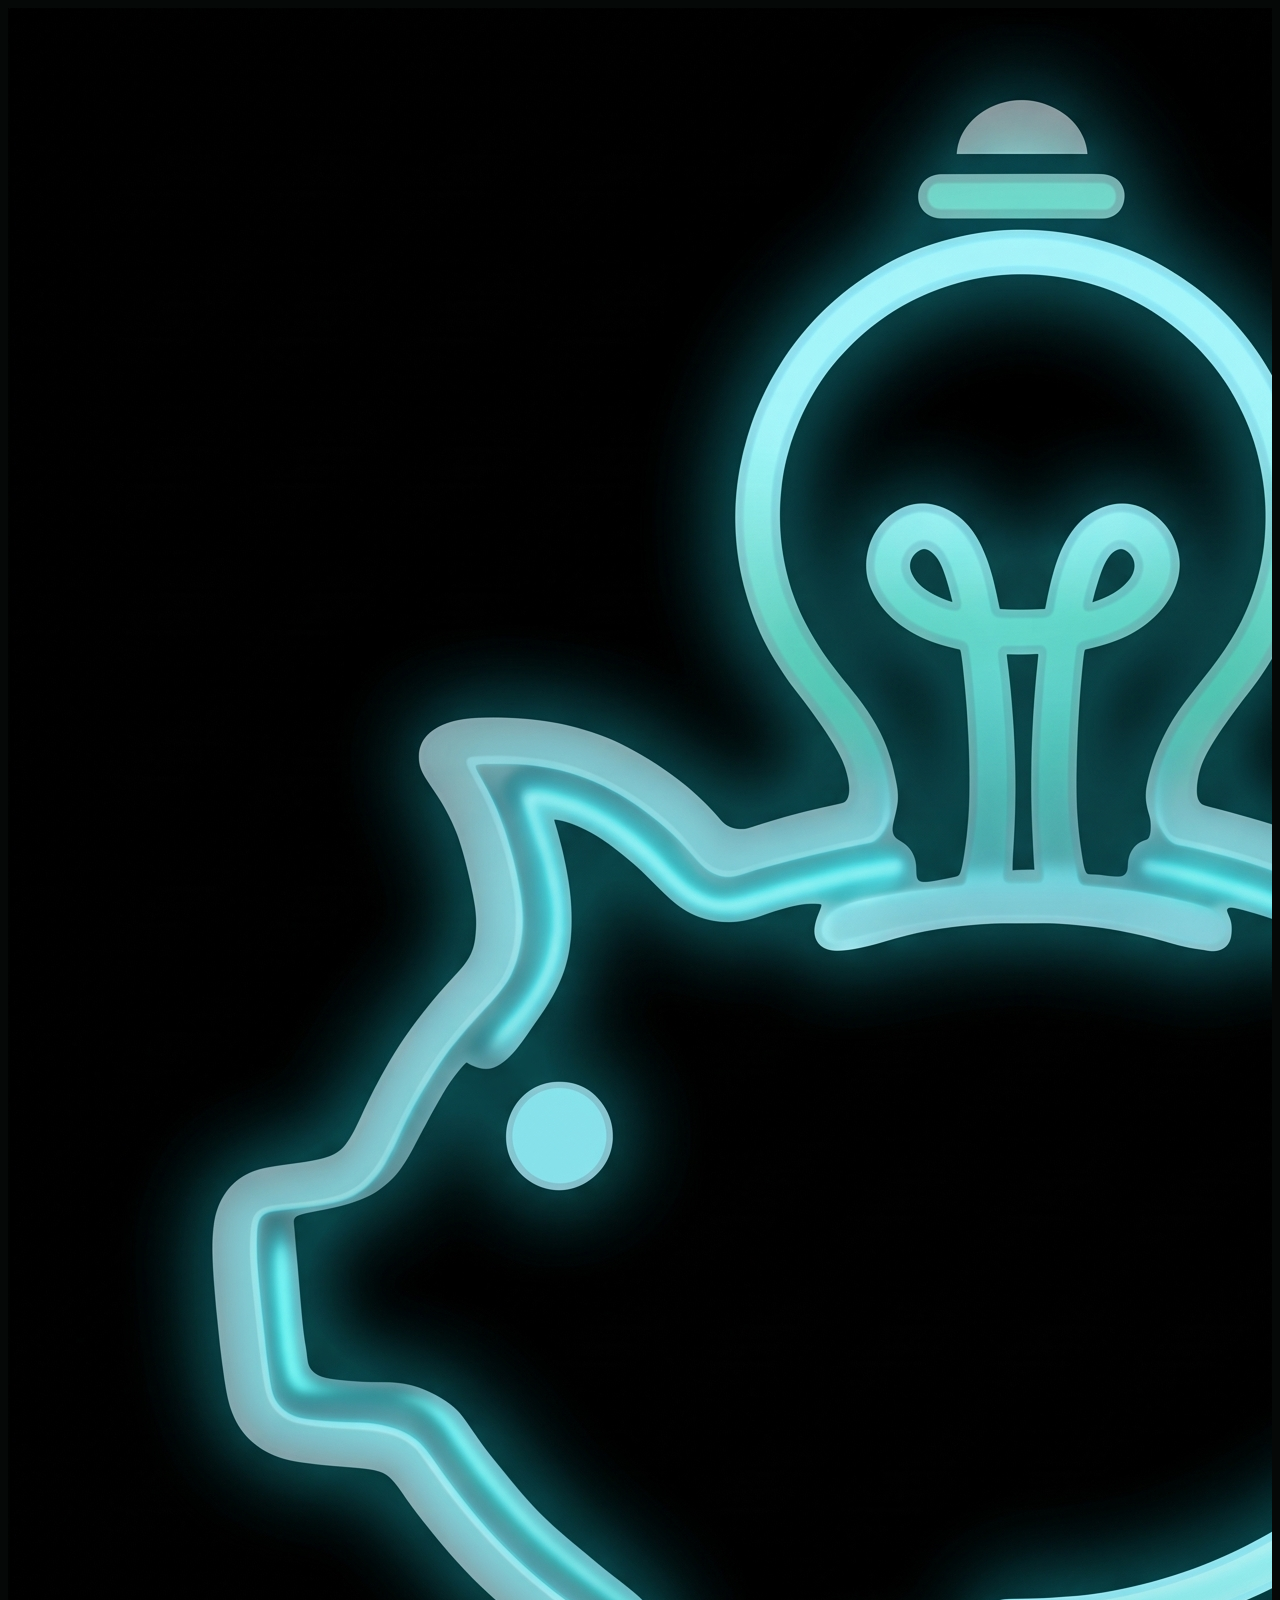
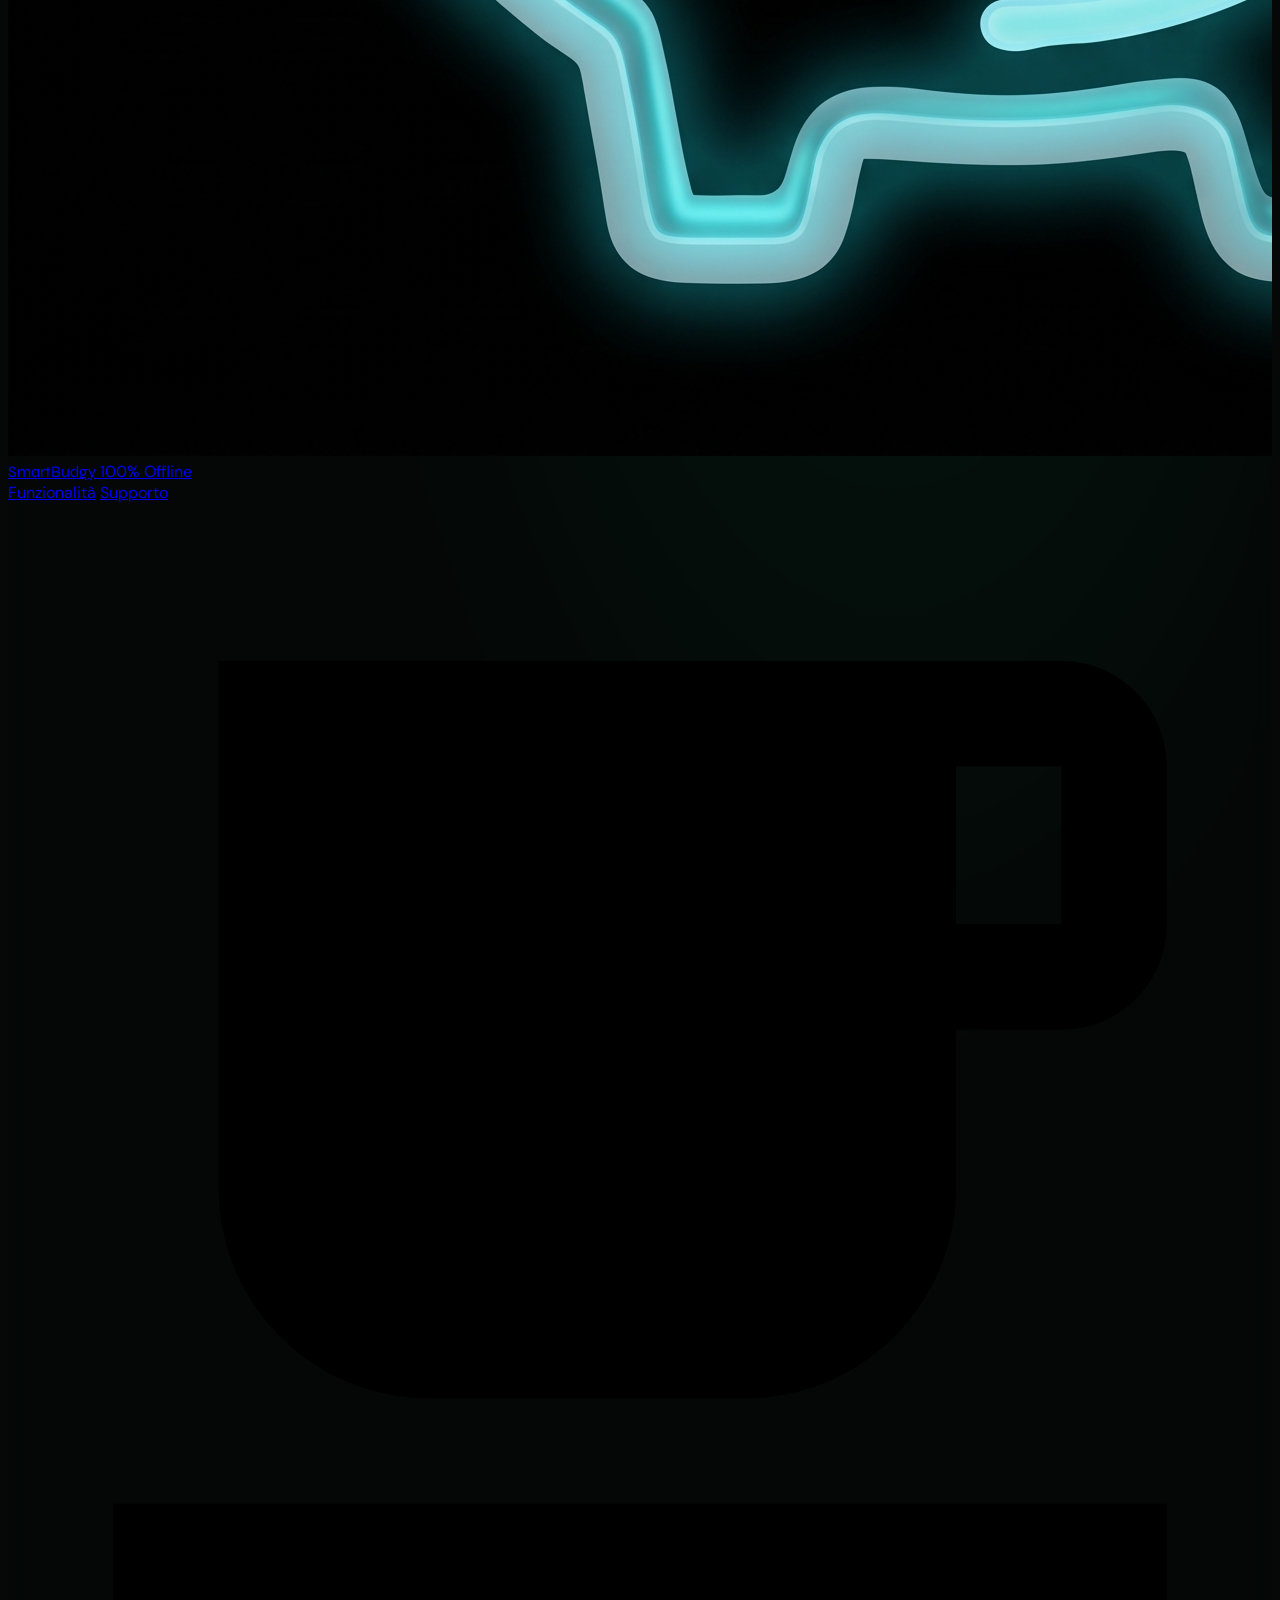
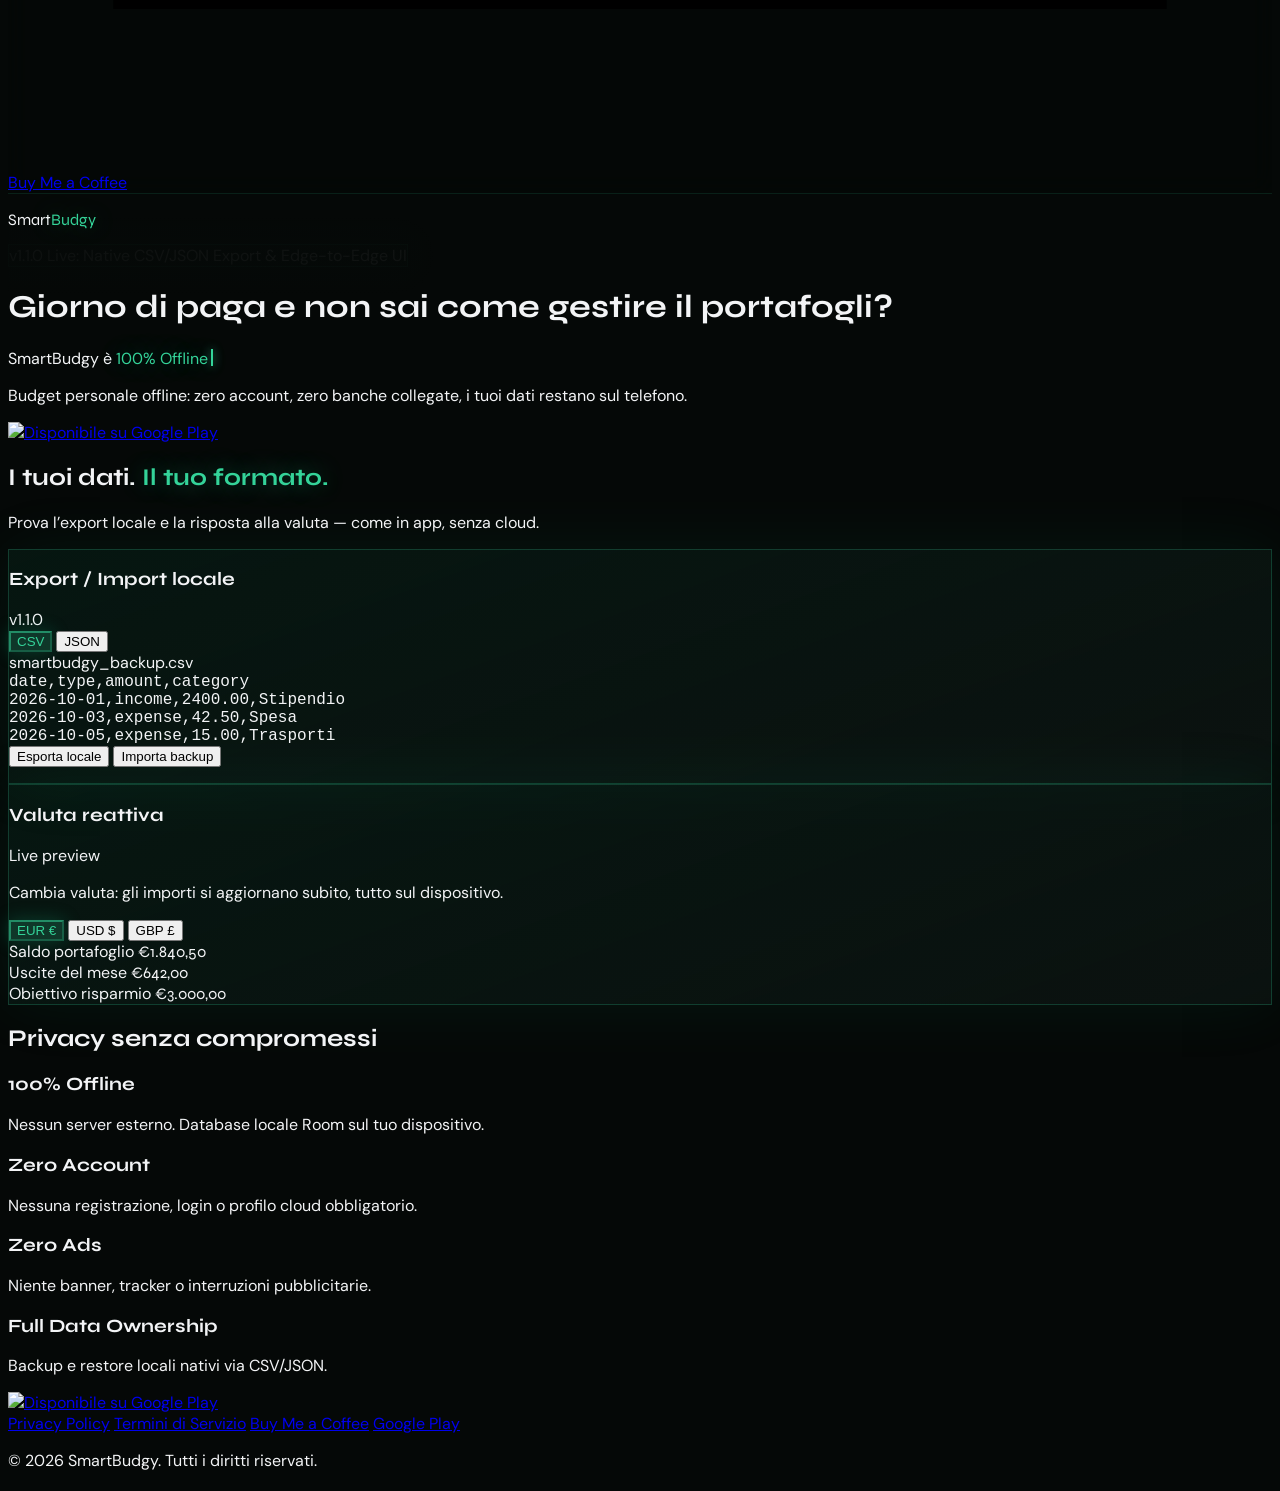
==== commit 97e53b40: "Redesign landing hero for v1.1.0 conversion Full-bleed dark emerald neon hero with Italian payday ho" ====
--- a/index.html
+++ b/index.html
@@ -3,261 +3,543 @@
 <head>
     <meta charset="UTF-8">
     <meta name="viewport" content="width=device-width, initial-scale=1.0">
-    <title>SmartBudgy v1.1.0 — Budget Offline, Export CSV/JSON</title>
-    <meta name="description" content="SmartBudgy v1.1.0: gestione finanze 100% offline. Zero account, zero ads, piena proprietà dei dati. Export nativo CSV/JSON e UI edge-to-edge moderna.">
+    <title>SmartBudgy v1.1.0 — Giorno di paga, budget sotto controllo</title>
+    <meta name="description" content="Giorno di paga e non sai come gestire il portafogli? SmartBudgy v1.1.0: 100% offline, zero account, no bank linking, total data ownership. Export nativo CSV/JSON.">
     <link rel="canonical" href="https://breadit96.github.io/smartbudgy-site/">
 
     <!-- Open Graph / Social -->
     <meta property="og:type" content="website">
     <meta property="og:url" content="https://breadit96.github.io/smartbudgy-site/">
-    <meta property="og:title" content="SmartBudgy v1.1.0 — Native CSV/JSON Export & Edge-to-Edge UI">
-    <meta property="og:description" content="v1.1.0 Live: budget 100% offline, zero account, zero ads, piena proprietà dei dati con backup/restore CSV e JSON.">
+    <meta property="og:title" content="Giorno di paga e non sai come gestire il portafogli? — SmartBudgy v1.1.0">
+    <meta property="og:description" content="100% Offline · Zero Account · No Bank Linking · Total Data Ownership. v1.1.0 Live: native CSV/JSON export & edge-to-edge UI.">
     <meta property="og:image" content="https://breadit96.github.io/smartbudgy-site/AppLogo.jpeg">
     <meta property="og:locale" content="it_IT">
     <meta property="og:site_name" content="SmartBudgy">
 
     <!-- Twitter -->
-    <meta name="twitter:card" content="summary">
-    <meta name="twitter:title" content="SmartBudgy v1.1.0 — Native CSV/JSON Export & Edge-to-Edge UI">
-    <meta name="twitter:description" content="v1.1.0 Live: budget 100% offline, zero account, zero ads, piena proprietà dei dati con backup/restore CSV e JSON.">
+    <meta name="twitter:card" content="summary_large_image">
+    <meta name="twitter:title" content="Giorno di paga e non sai come gestire il portafogli? — SmartBudgy v1.1.0">
+    <meta name="twitter:description" content="100% Offline · Zero Account · No Bank Linking · Total Data Ownership. v1.1.0 Live: native CSV/JSON export & edge-to-edge UI.">
     <meta name="twitter:image" content="https://breadit96.github.io/smartbudgy-site/AppLogo.jpeg">
 
     <script src="https://cdn.tailwindcss.com"></script>
     <script>
         tailwind.config = {
-            darkMode: 'class', 
+            darkMode: 'class',
             theme: {
                 extend: {
                     colors: {
-                        primary: '#D0BCFF', 
-                        primaryLight: '#6750A4', 
-                        surfaceDark: '#1C1B1F',
-                        surfaceLight: '#FEF7FF',
+                        neon: '#34D399',
+                        neonDim: '#10B981',
+                        neonGlow: '#6EE7B7',
+                        ink: '#050807',
+                        panel: '#0B1210',
+                        mist: '#9CA3AF',
+                    },
+                    fontFamily: {
+                        display: ['"Syne"', 'sans-serif'],
+                        body: ['"DM Sans"', 'sans-serif'],
                     }
                 }
             }
         }
     </script>
-    
-    <link href="https://fonts.googleapis.com/css2?family=Roboto:wght@300;400;500;700&display=swap" rel="stylesheet">
+
+    <link rel="preconnect" href="https://fonts.googleapis.com">
+    <link rel="preconnect" href="https://fonts.gstatic.com" crossorigin>
+    <link href="https://fonts.googleapis.com/css2?family=DM+Sans:ital,opsz,wght@0,9..40,400;0,9..40,500;0,9..40,700;1,9..40,400&family=Syne:wght@600;700;800&display=swap" rel="stylesheet">
     <style>
-        body { font-family: 'Roboto', sans-serif; }
-        @keyframes fadeSlide {
-            from { opacity: 0; transform: translateY(8px); }
+        :root {
+            --neon: #34D399;
+            --neon-dim: #10B981;
+            --ink: #050807;
+            --panel: #0B1210;
+        }
+
+        body {
+            font-family: 'DM Sans', sans-serif;
+            background: var(--ink);
+            color: #F3F4F6;
+        }
+
+        .font-display { font-family: 'Syne', sans-serif; }
+
+        .hero-shell {
+            min-height: 100svh;
+            position: relative;
+            display: flex;
+            flex-direction: column;
+            overflow: hidden;
+        }
+
+        .hero-media {
+            position: absolute;
+            inset: 0;
+            z-index: 0;
+        }
+
+        .hero-media video {
+            width: 100%;
+            height: 100%;
+            object-fit: cover;
+            opacity: 0.42;
+            filter: saturate(0.85) contrast(1.05);
+        }
+
+        .hero-media::after {
+            content: '';
+            position: absolute;
+            inset: 0;
+            background:
+                radial-gradient(ellipse 80% 60% at 70% 40%, rgba(16, 185, 129, 0.22), transparent 55%),
+                linear-gradient(105deg, rgba(5, 8, 7, 0.96) 0%, rgba(5, 8, 7, 0.78) 42%, rgba(5, 8, 7, 0.55) 100%),
+                linear-gradient(to top, rgba(5, 8, 7, 0.95) 0%, transparent 45%);
+        }
+
+        .neon-text {
+            color: var(--neon);
+            text-shadow: 0 0 24px rgba(52, 211, 153, 0.45);
+        }
+
+        .neon-badge {
+            border: 1px solid rgba(52, 211, 153, 0.45);
+            background: rgba(16, 185, 129, 0.12);
+            box-shadow: 0 0 28px rgba(16, 185, 129, 0.18);
+            animation: badgeIn 0.7s ease-out both;
+        }
+
+        .neon-ring:focus-visible {
+            outline: 2px solid var(--neon);
+            outline-offset: 3px;
+        }
+
+        .typing-caret {
+            display: inline-block;
+            width: 2px;
+            height: 1.05em;
+            margin-left: 3px;
+            background: var(--neon);
+            vertical-align: -0.12em;
+            box-shadow: 0 0 10px rgba(52, 211, 153, 0.8);
+            animation: blink 0.9s step-end infinite;
+        }
+
+        .brand-mark {
+            animation: brandRise 0.85s cubic-bezier(0.22, 1, 0.36, 1) both;
+        }
+
+        .headline-anim {
+            animation: brandRise 0.95s 0.08s cubic-bezier(0.22, 1, 0.36, 1) both;
+        }
+
+        .cta-anim {
+            animation: brandRise 1s 0.16s cubic-bezier(0.22, 1, 0.36, 1) both;
+        }
+
+        .showcase-panel {
+            background: linear-gradient(160deg, rgba(16, 185, 129, 0.08), rgba(11, 18, 16, 0.95));
+            border: 1px solid rgba(52, 211, 153, 0.22);
+            box-shadow: 0 0 60px rgba(16, 185, 129, 0.08);
+        }
+
+        .chip-active {
+            background: rgba(52, 211, 153, 0.18);
+            color: var(--neon);
+            border-color: rgba(52, 211, 153, 0.55);
+            box-shadow: 0 0 18px rgba(16, 185, 129, 0.25);
+        }
+
+        .export-preview {
+            font-family: ui-monospace, SFMono-Regular, Menlo, Monaco, Consolas, monospace;
+            white-space: pre;
+            overflow: hidden;
+            transition: opacity 0.35s ease, transform 0.35s ease;
+        }
+
+        .export-preview.is-swap {
+            opacity: 0;
+            transform: translateY(6px);
+        }
+
+        .amount-pulse {
+            transition: transform 0.35s cubic-bezier(0.22, 1, 0.36, 1), color 0.35s ease;
+        }
+
+        .amount-pulse.pop {
+            transform: scale(1.06);
+            color: var(--neon);
+        }
+
+        .nav-blur {
+            backdrop-filter: blur(12px);
+            background: rgba(5, 8, 7, 0.55);
+            border-bottom: 1px solid rgba(52, 211, 153, 0.12);
+        }
+
+        @keyframes blink {
+            50% { opacity: 0; }
+        }
+
+        @keyframes badgeIn {
+            from { opacity: 0; transform: translateY(10px); }
             to { opacity: 1; transform: translateY(0); }
+        }
+
+        @keyframes brandRise {
+            from { opacity: 0; transform: translateY(18px); }
+            to { opacity: 1; transform: translateY(0); }
+        }
+
+        @media (prefers-reduced-motion: reduce) {
+            .brand-mark, .headline-anim, .cta-anim, .neon-badge, .typing-caret {
+                animation: none !important;
+            }
         }
     </style>
 </head>
-<body class="bg-surfaceLight text-gray-900 dark:bg-surfaceDark dark:text-gray-100 transition-colors duration-300 min-h-screen flex flex-col overflow-x-hidden">
-
-    <!-- Navigazione fluida -->
-    <nav class="w-full max-w-7xl mx-auto px-4 sm:px-6 lg:px-8 py-4 flex justify-between items-center">
-        <!-- Logo e Nome -->
-        <div class="text-2xl font-bold flex items-center gap-3">
-            <img src="AppLogo.jpeg" alt="SmartBudgy Logo" class="w-10 h-10 object-contain rounded-xl shrink-0">
-            <div class="flex flex-col">
-                <span class="text-xl font-bold tracking-tight">SmartBudgy</span>
-                <span class="text-[10px] text-primaryLight dark:text-primary font-medium uppercase tracking-wider">100% Offline</span>
+<body class="bg-ink text-gray-100 min-h-screen flex flex-col overflow-x-hidden">
+
+    <!-- Hero: full-bleed composition -->
+    <header class="hero-shell">
+        <div class="hero-media" aria-hidden="true">
+            <video id="hero-video" muted playsinline loop autoplay preload="auto">
+                <source src="./Avvio_SmartBudgy_Animato_Black.mp4" type="video/mp4">
+            </video>
+        </div>
+
+        <nav class="relative z-20 w-full nav-blur">
+            <div class="w-full max-w-7xl mx-auto px-4 sm:px-6 lg:px-8 py-4 flex justify-between items-center">
+                <a href="index.html" class="flex items-center gap-3 group">
+                    <img src="AppLogo.jpeg" alt="SmartBudgy Logo" class="w-10 h-10 object-contain rounded-xl shrink-0 ring-1 ring-neon/30 group-hover:ring-neon/60 transition">
+                    <div class="flex flex-col">
+                        <span class="font-display text-xl font-bold tracking-tight">SmartBudgy</span>
+                        <span class="text-[10px] text-neon font-medium uppercase tracking-[0.18em]">100% Offline</span>
+                    </div>
+                </a>
+
+                <div class="flex items-center gap-3 sm:gap-6">
+                    <a href="features.html" class="hover:text-neon transition hidden sm:block">Funzionalità</a>
+                    <a href="support.html" class="hover:text-neon transition hidden sm:block">Supporto</a>
+                    <a href="https://buymeacoffee.com/comeonbread" target="_blank" rel="noopener noreferrer" title="Offrimi un caffè" class="bg-[#FFDD00] hover:bg-[#e6c700] text-gray-900 px-3.5 py-1.5 rounded-full text-xs font-bold transition shadow-sm flex items-center gap-2">
+                        <svg class="w-4 h-4 fill-current shrink-0" viewBox="0 0 24 24" aria-hidden="true">
+                            <path d="M20 3H4v10c0 2.21 1.79 4 4 4h6c2.21 0 4-1.79 4-4v-3h2c1.11 0 2-.89 2-2V5c0-1.1-.9-2-2-2zm0 5h-2V5h2v3zM2 21h20v-2H2v2z"/>
+                        </svg>
+                        <span class="hidden md:inline">Buy Me a Coffee</span>
+                    </a>
+                </div>
+            </div>
+        </nav>
+
+        <div class="relative z-10 flex-1 w-full max-w-7xl mx-auto px-4 sm:px-6 lg:px-8 flex flex-col justify-center py-14 sm:py-16 lg:py-20">
+            <div class="max-w-3xl">
+                <p class="brand-mark font-display text-5xl sm:text-6xl lg:text-7xl xl:text-8xl font-extrabold tracking-tight leading-none mb-6">
+                    Smart<span class="neon-text">Budgy</span>
+                </p>
+
+                <div class="inline-flex max-w-full mb-6">
+                    <span class="neon-badge inline-flex items-center gap-2 px-4 py-2 rounded-xl text-sm sm:text-base font-semibold tracking-tight text-neonGlow">
+                        <span class="shrink-0 w-2 h-2 rounded-full bg-neon animate-pulse" aria-hidden="true"></span>
+                        <span class="leading-snug">v1.1.0 Live: Native CSV/JSON Export &amp; Edge-to-Edge UI</span>
+                    </span>
+                </div>
+
+                <h1 class="headline-anim font-display text-3xl sm:text-4xl lg:text-5xl font-bold leading-tight tracking-tight text-white mb-5">
+                    Giorno di paga e non sai come gestire il portafogli?
+                </h1>
+
+                <p class="cta-anim text-lg sm:text-xl text-mist max-w-2xl mb-3">
+                    <span class="text-white/70">SmartBudgy è </span>
+                    <span id="typed-text" class="neon-text font-semibold" aria-live="polite">100% Offline</span><span class="typing-caret" aria-hidden="true"></span>
+                </p>
+                <p class="cta-anim text-base sm:text-lg text-mist/90 max-w-xl mb-8">
+                    Budget personale offline: zero account, zero banche collegate, i tuoi dati restano sul telefono.
+                </p>
+
+                <div class="cta-anim flex flex-wrap items-center gap-4">
+                    <a href="https://play.google.com/store/apps/details?id=com.alessiocammarino.smartbudgy"
+                       target="_blank" rel="noopener noreferrer"
+                       class="inline-block transition transform hover:scale-105 neon-ring rounded-lg"
+                       aria-label="Scarica SmartBudgy su Google Play">
+                        <img src="https://play.google.com/intl/en_us/badges/static/images/badges/it_badge_web_generic.png"
+                             alt="Disponibile su Google Play"
+                             class="h-14 sm:h-16">
+                    </a>
+                </div>
             </div>
         </div>
-        
-        <div class="flex items-center gap-3 sm:gap-6">
-            <a href="features.html" class="hover:text-primaryLight dark:hover:text-primary transition hidden sm:block">Funzionalità</a>
-            <a href="support.html" class="hover:text-primaryLight dark:hover:text-primary transition hidden sm:block">Supporto</a>
-            
-            <div class="flex items-center gap-2">
-                <a href="https://buymeacoffee.com/comeonbread" target="_blank" rel="noopener noreferrer" title="Offrimi un caffè" class="bg-[#FFDD00] hover:bg-[#e6c700] text-gray-900 px-3.5 py-1.5 rounded-full text-xs font-bold transition shadow-sm flex items-center gap-2">
-                    <svg class="w-4 h-4 fill-current shrink-0" viewBox="0 0 24 24">
-                        <path d="M20 3H4v10c0 2.21 1.79 4 4 4h6c2.21 0 4-1.79 4-4v-3h2c1.11 0 2-.89 2-2V5c0-1.1-.9-2-2-2zm0 5h-2V5h2v3zM2 21h20v-2H2v2z"/>
-                    </svg>
-                    <span class="hidden md:inline">Buy Me a Coffee</span>
-                </a>
+    </header>
+
+    <!-- Interactive showcase: export + currency -->
+    <section class="relative z-10 w-full border-t border-neon/15 bg-panel" aria-labelledby="showcase-heading">
+        <div class="w-full max-w-7xl mx-auto px-4 sm:px-6 lg:px-8 py-16 sm:py-20">
+            <div class="max-w-2xl mb-10">
+                <h2 id="showcase-heading" class="font-display text-3xl sm:text-4xl font-bold tracking-tight mb-3">
+                    I tuoi dati. <span class="neon-text">Il tuo formato.</span>
+                </h2>
+                <p class="text-mist text-lg">
+                    Prova l’export locale e la risposta alla valuta — come in app, senza cloud.
+                </p>
             </div>
 
-            <button id="theme-toggle" class="p-2 rounded-full hover:bg-gray-200 dark:hover:bg-gray-800 transition focus:outline-none focus:ring-2 focus:ring-primary">
-                <span id="theme-icon" class="text-xl">☀️</span>
-            </button>
+            <div class="grid grid-cols-1 lg:grid-cols-2 gap-8 lg:gap-10">
+                <!-- Export / Import demo -->
+                <div class="showcase-panel rounded-2xl p-6 sm:p-8">
+                    <div class="flex items-center justify-between gap-3 mb-5">
+                        <h3 class="font-display text-xl font-bold">Export / Import locale</h3>
+                        <span class="text-xs uppercase tracking-wider text-neon/80">v1.1.0</span>
+                    </div>
+
+                    <div class="flex flex-wrap gap-2 mb-5" role="group" aria-label="Formato export">
+                        <button type="button" data-format="csv" class="format-chip chip-active px-4 py-2 rounded-lg text-sm font-semibold border border-white/10 transition">CSV</button>
+                        <button type="button" data-format="json" class="format-chip px-4 py-2 rounded-lg text-sm font-semibold border border-white/10 text-mist hover:text-white transition">JSON</button>
+                    </div>
+
+                    <div class="rounded-xl bg-ink/80 border border-white/10 p-4 mb-5 min-h-[140px]">
+                        <div class="text-[11px] uppercase tracking-wider text-mist mb-2" id="export-filename">smartbudgy_backup.csv</div>
+                        <div id="export-preview" class="export-preview text-sm text-neonGlow/90 leading-relaxed"></div>
+                    </div>
+
+                    <div class="flex flex-wrap gap-3">
+                        <button type="button" id="btn-export" class="px-5 py-2.5 rounded-lg bg-neon text-ink font-bold text-sm hover:bg-neonGlow transition shadow-[0_0_24px_rgba(52,211,153,0.35)]">
+                            Esporta locale
+                        </button>
+                        <button type="button" id="btn-import" class="px-5 py-2.5 rounded-lg border border-neon/40 text-neon font-bold text-sm hover:bg-neon/10 transition">
+                            Importa backup
+                        </button>
+                    </div>
+                    <p id="export-status" class="mt-4 text-sm text-mist min-h-[1.25rem]" role="status" aria-live="polite"></p>
+                </div>
+
+                <!-- Currency responsiveness -->
+                <div class="showcase-panel rounded-2xl p-6 sm:p-8">
+                    <div class="flex items-center justify-between gap-3 mb-5">
+                        <h3 class="font-display text-xl font-bold">Valuta reattiva</h3>
+                        <span class="text-xs uppercase tracking-wider text-neon/80">Live preview</span>
+                    </div>
+
+                    <p class="text-mist mb-6">Cambia valuta: gli importi si aggiornano subito, tutto sul dispositivo.</p>
+
+                    <div class="flex flex-wrap gap-2 mb-8" role="group" aria-label="Seleziona valuta">
+                        <button type="button" data-currency="EUR" class="currency-chip chip-active px-4 py-2 rounded-lg text-sm font-semibold border border-white/10 transition">EUR €</button>
+                        <button type="button" data-currency="USD" class="currency-chip px-4 py-2 rounded-lg text-sm font-semibold border border-white/10 text-mist hover:text-white transition">USD $</button>
+                        <button type="button" data-currency="GBP" class="currency-chip px-4 py-2 rounded-lg text-sm font-semibold border border-white/10 text-mist hover:text-white transition">GBP £</button>
+                    </div>
+
+                    <div class="space-y-4">
+                        <div class="flex items-baseline justify-between gap-4 border-b border-white/10 pb-3">
+                            <span class="text-mist">Saldo portafoglio</span>
+                            <span class="amount-pulse font-display text-3xl sm:text-4xl font-bold" data-amount="1840.50">€1.840,50</span>
+                        </div>
+                        <div class="flex items-baseline justify-between gap-4 border-b border-white/10 pb-3">
+                            <span class="text-mist">Uscite del mese</span>
+                            <span class="amount-pulse font-display text-2xl font-bold" data-amount="642.00">€642,00</span>
+                        </div>
+                        <div class="flex items-baseline justify-between gap-4">
+                            <span class="text-mist">Obiettivo risparmio</span>
+                            <span class="amount-pulse font-display text-2xl font-bold" data-amount="3000.00">€3.000,00</span>
+                        </div>
+                    </div>
+                </div>
+            </div>
         </div>
-    </nav>
-
-    <!-- Hero Section fluida -->
-    <section class="w-full max-w-7xl mx-auto px-4 sm:px-6 lg:px-8 py-12 lg:py-20 flex flex-col lg:flex-row items-center justify-between gap-12 lg:gap-8 flex-1">
-        
-        <!-- Testo e CTA -->
-        <div class="w-full lg:w-1/2 flex flex-col gap-6 text-center lg:text-left z-10">
-            <div class="inline-flex self-center lg:self-start max-w-full">
-                <span class="inline-flex items-center gap-2 px-4 py-2 rounded-xl text-sm sm:text-base font-semibold tracking-tight bg-primaryLight/15 dark:bg-primary/15 text-primaryLight dark:text-primary border border-primaryLight/30 dark:border-primary/30 shadow-sm animate-[fadeSlide_0.6s_ease-out]">
-                    <span class="shrink-0 w-2 h-2 rounded-full bg-primaryLight dark:bg-primary animate-pulse" aria-hidden="true"></span>
-                    <span class="leading-snug">v1.1.0 Live — Native CSV/JSON Data Export &amp; Modern Edge-to-Edge UI</span>
-                </span>
+    </section>
+
+    <!-- Below-fold trust strip (one job: ownership pillars) -->
+    <section class="w-full border-t border-neon/10 bg-ink py-16">
+        <div class="w-full max-w-7xl mx-auto px-4 sm:px-6 lg:px-8">
+            <h2 class="font-display text-2xl sm:text-3xl font-bold mb-10 tracking-tight">
+                Privacy senza compromessi
+            </h2>
+            <div class="grid grid-cols-1 sm:grid-cols-2 lg:grid-cols-4 gap-8 sm:gap-10">
+                <div>
+                    <h3 class="font-display text-lg font-bold text-neon mb-2">100% Offline</h3>
+                    <p class="text-mist leading-relaxed">Nessun server esterno. Database locale Room sul tuo dispositivo.</p>
+                </div>
+                <div>
+                    <h3 class="font-display text-lg font-bold text-neon mb-2">Zero Account</h3>
+                    <p class="text-mist leading-relaxed">Nessuna registrazione, login o profilo cloud obbligatorio.</p>
+                </div>
+                <div>
+                    <h3 class="font-display text-lg font-bold text-neon mb-2">Zero Ads</h3>
+                    <p class="text-mist leading-relaxed">Niente banner, tracker o interruzioni pubblicitarie.</p>
+                </div>
+                <div>
+                    <h3 class="font-display text-lg font-bold text-neon mb-2">Full Data Ownership</h3>
+                    <p class="text-mist leading-relaxed">Backup e restore locali nativi via CSV/JSON.</p>
+                </div>
             </div>
-            <h1 class="text-4xl sm:text-5xl lg:text-6xl xl:text-7xl font-bold leading-tight tracking-tight">
-                SmartBudgy<br>
-                <span class="text-primaryLight dark:text-primary">semplice e privato.</span>
-            </h1>
-            <p class="text-lg sm:text-xl text-gray-600 dark:text-gray-400 max-w-2xl mx-auto lg:mx-0">
-                Tieni traccia delle tue entrate, uscite e spese ricorrenti senza complicazioni. I tuoi dati restano sul tuo dispositivo, sempre al sicuro.
-            </p>
-            
-            <div class="mt-6 flex flex-wrap justify-center lg:justify-start items-center gap-4">
-                <a href="https://play.google.com/store/apps/details?id=com.alessiocammarino.smartbudgy" target="_blank" rel="noopener noreferrer" class="inline-block transition transform hover:scale-105 focus:outline-none focus:ring-4 focus:ring-primary rounded-lg" aria-label="Scarica SmartBudgy su Google Play">
-                    <img src="https://play.google.com/intl/en_us/badges/static/images/badges/it_badge_web_generic.png" alt="Disponibile su Google Play" class="h-14 sm:h-16 lg:h-18">
+
+            <div class="mt-12">
+                <a href="https://play.google.com/store/apps/details?id=com.alessiocammarino.smartbudgy"
+                   target="_blank" rel="noopener noreferrer"
+                   class="inline-block transition transform hover:scale-105 neon-ring rounded-lg"
+                   aria-label="Scarica SmartBudgy su Google Play">
+                    <img src="https://play.google.com/intl/en_us/badges/static/images/badges/it_badge_web_generic.png"
+                         alt="Disponibile su Google Play"
+                         class="h-14 sm:h-16">
                 </a>
             </div>
         </div>
-
-        <!-- Mockup Smartphone Animato -->
-        <div class="w-full lg:w-1/2 flex justify-center items-center p-4">
-            <div id="smartphone-mockup" class="relative border-gray-800 dark:border-gray-700 bg-gray-800 border-[8px] sm:border-[10px] sm:rounded-[2.5rem] rounded-[2rem] w-full max-w-[280px] sm:max-w-[320px] aspect-[9/19] shadow-2xl overflow-hidden transform transition-transform hover:-translate-y-2 duration-500 cursor-pointer">
-                
-                <!-- Schermo interno -->
-                <div class="w-full h-full bg-surfaceLight dark:bg-surfaceDark relative flex items-center justify-center">
-                    
-                    <!-- Video Tema Chiaro -->
-                    <video id="video-light" class="block dark:hidden object-cover w-full h-full absolute inset-0" muted playsinline preload="auto">
-                        <source src="./Avvio_SmartBudgy_Animato_White.mp4" type="video/mp4">
-                        Il tuo browser non supporta il tag video.
-                    </video>
-                    
-                    <!-- Video Tema Scuro -->
-                    <video id="video-dark" class="hidden dark:block object-cover w-full h-full absolute inset-0" muted playsinline preload="auto">
-                        <source src="./Avvio_SmartBudgy_Animato_Black.mp4" type="video/mp4">
-                        Il tuo browser non supporta il tag video.
-                    </video>
-
-                </div>
-                
-                <!-- Dettagli hardware -->
-                <div class="absolute top-0 inset-x-0 h-6 flex justify-center z-20 pointer-events-none">
-                    <div class="w-32 h-6 bg-gray-800 rounded-b-2xl"></div>
-                </div>
-            </div>
-        </div>
     </section>
 
-    <!-- Highlights Section fluida -->
-    <section class="bg-gray-100 dark:bg-gray-900 py-16 transition-colors duration-300 w-full mt-auto">
-        <div class="w-full max-w-7xl mx-auto px-4 sm:px-6 lg:px-8">
-            <div class="grid grid-cols-1 sm:grid-cols-2 lg:grid-cols-4 gap-6 sm:gap-8">
-                
-                <div class="bg-white dark:bg-gray-800 p-6 sm:p-8 rounded-2xl shadow-sm border border-gray-100 dark:border-gray-700 transition transform hover:-translate-y-1 hover:shadow-md">
-                    <div class="text-3xl mb-4" aria-hidden="true">📴</div>
-                    <h3 class="text-xl font-bold mb-2">100% Offline</h3>
-                    <p class="text-gray-600 dark:text-gray-400 leading-relaxed">Nessun server esterno. Database locale Room: le tue finanze restano solo sul dispositivo.</p>
-                </div>
-
-                <div class="bg-white dark:bg-gray-800 p-6 sm:p-8 rounded-2xl shadow-sm border border-gray-100 dark:border-gray-700 transition transform hover:-translate-y-1 hover:shadow-md">
-                    <div class="text-3xl mb-4" aria-hidden="true">👤</div>
-                    <h3 class="text-xl font-bold mb-2">Zero Account</h3>
-                    <p class="text-gray-600 dark:text-gray-400 leading-relaxed">Nessuna registrazione, login o profilo cloud. Apri l&apos;app e parti subito, senza vincoli.</p>
-                </div>
-
-                <div class="bg-white dark:bg-gray-800 p-6 sm:p-8 rounded-2xl shadow-sm border border-gray-100 dark:border-gray-700 transition transform hover:-translate-y-1 hover:shadow-md">
-                    <div class="text-3xl mb-4" aria-hidden="true">🚫</div>
-                    <h3 class="text-xl font-bold mb-2">Zero Ads</h3>
-                    <p class="text-gray-600 dark:text-gray-400 leading-relaxed">Niente banner, tracker o interruzioni pubblicitarie. Solo il tuo budget, senza distrazioni.</p>
-                </div>
-
-                <div class="bg-white dark:bg-gray-800 p-6 sm:p-8 rounded-2xl shadow-sm border border-gray-100 dark:border-gray-700 transition transform hover:-translate-y-1 hover:shadow-md">
-                    <div class="text-3xl mb-4" aria-hidden="true">💾</div>
-                    <h3 class="text-xl font-bold mb-2">Full Data Ownership</h3>
-                    <p class="text-gray-600 dark:text-gray-400 leading-relaxed">Backup e restore locali nativi via CSV/JSON. I tuoi dati ti appartengono, sempre esportabili.</p>
-                </div>
-
-            </div>
-        </div>
-    </section>
-
-    <!-- Footer fluido -->
-    <footer class="w-full max-w-7xl mx-auto px-4 sm:px-6 lg:px-8 py-8 text-center text-sm text-gray-500 dark:text-gray-400 border-t border-gray-200 dark:border-gray-800">
+    <footer class="w-full max-w-7xl mx-auto px-4 sm:px-6 lg:px-8 py-8 text-center text-sm text-mist border-t border-neon/10">
         <div class="flex flex-wrap justify-center gap-4 sm:gap-6 mb-4">
-            <a href="privacy.html" class="hover:text-primaryLight dark:hover:text-primary transition">Privacy Policy</a>
-            <a href="terms.html" class="hover:text-primaryLight dark:hover:text-primary transition">Termini di Servizio</a>
-            <a href="https://buymeacoffee.com/comeonbread" target="_blank" rel="noopener noreferrer" class="hover:text-amber-500 transition">Buy Me a Coffee</a>
-            <a href="https://play.google.com/store/apps/details?id=com.alessiocammarino.smartbudgy" target="_blank" rel="noopener noreferrer" class="hover:text-primaryLight dark:hover:text-primary transition">Google Play</a>
+            <a href="privacy.html" class="hover:text-neon transition">Privacy Policy</a>
+            <a href="terms.html" class="hover:text-neon transition">Termini di Servizio</a>
+            <a href="https://buymeacoffee.com/comeonbread" target="_blank" rel="noopener noreferrer" class="hover:text-amber-400 transition">Buy Me a Coffee</a>
+            <a href="https://play.google.com/store/apps/details?id=com.alessiocammarino.smartbudgy" target="_blank" rel="noopener noreferrer" class="hover:text-neon transition">Google Play</a>
         </div>
         <p>&copy; 2026 SmartBudgy. Tutti i diritti riservati.</p>
     </footer>
 
-    <!-- Script Gestione -->
     <script>
-        document.addEventListener("DOMContentLoaded", () => {
-            const html = document.documentElement;
-            const themeBtn = document.getElementById('theme-toggle');
-            const themeIcon = document.getElementById('theme-icon');
-            const mockup = document.getElementById('smartphone-mockup');
-            const videoLight = document.getElementById('video-light');
-            const videoDark = document.getElementById('video-dark');
-
-            if (!localStorage.getItem('theme')) {
-                localStorage.setItem('theme', 'dark');
-            }
-
-            if (localStorage.getItem('theme') === 'dark') {
-                html.classList.add('dark');
-                if (themeIcon) themeIcon.textContent = '☀️'; 
-            } else {
-                html.classList.remove('dark');
-                if (themeIcon) themeIcon.textContent = '🌙'; 
-            }
-
-            if (themeBtn) {
-                themeBtn.addEventListener('click', () => {
-                    html.classList.toggle('dark');
-                    const isDark = html.classList.contains('dark');
-                    
-                    localStorage.setItem('theme', isDark ? 'dark' : 'light');
-                    if (themeIcon) themeIcon.textContent = isDark ? '☀️️' : '🌙';
-
-                    setTimeout(() => {
-                        pauseVideos();
-                        playActiveVideo();
-                    }, 50);
+        document.addEventListener('DOMContentLoaded', () => {
+            const reducedMotion = window.matchMedia('(prefers-reduced-motion: reduce)').matches;
+
+            // Hero video
+            const heroVideo = document.getElementById('hero-video');
+            if (heroVideo) {
+                heroVideo.play().catch(() => {});
+            }
+
+            // Typing / fade cycle
+            const phrases = [
+                '100% Offline',
+                'Zero Account Required',
+                'No Bank Linking',
+                'Total Data Ownership'
+            ];
+            const typedEl = document.getElementById('typed-text');
+            let phraseIndex = 0;
+            let charIndex = 0;
+            let deleting = false;
+
+            if (typedEl) {
+                typedEl.style.transition = 'opacity 0.2s ease';
+                typedEl.textContent = '';
+            }
+
+            function tickType() {
+                if (!typedEl) return;
+
+                if (reducedMotion) {
+                    typedEl.textContent = phrases[0];
+                    let i = 0;
+                    setInterval(() => {
+                        i = (i + 1) % phrases.length;
+                        typedEl.style.opacity = '0';
+                        setTimeout(() => {
+                            typedEl.textContent = phrases[i];
+                            typedEl.style.opacity = '1';
+                        }, 200);
+                    }, 2800);
+                    return;
+                }
+
+                const current = phrases[phraseIndex];
+                if (!deleting) {
+                    charIndex += 1;
+                    typedEl.textContent = current.slice(0, charIndex);
+                    if (charIndex >= current.length) {
+                        setTimeout(() => { deleting = true; tickType(); }, 1600);
+                        return;
+                    }
+                    setTimeout(tickType, 55);
+                } else {
+                    charIndex -= 1;
+                    typedEl.textContent = current.slice(0, Math.max(charIndex, 0));
+                    if (charIndex <= 0) {
+                        deleting = false;
+                        phraseIndex = (phraseIndex + 1) % phrases.length;
+                        setTimeout(tickType, 280);
+                        return;
+                    }
+                    setTimeout(tickType, 32);
+                }
+            }
+            setTimeout(tickType, 900);
+
+            // Export showcase
+            const samples = {
+                csv: 'date,type,amount,category\n2026-10-01,income,2400.00,Stipendio\n2026-10-03,expense,42.50,Spesa\n2026-10-05,expense,15.00,Trasporti',
+                json: '{\n  "version": "1.1.0",\n  "currency": "EUR",\n  "transactions": [\n    { "type": "income", "amount": 2400 },\n    { "type": "expense", "amount": 42.5 }\n  ]\n}'
+            };
+            let activeFormat = 'csv';
+            const preview = document.getElementById('export-preview');
+            const filenameEl = document.getElementById('export-filename');
+            const statusEl = document.getElementById('export-status');
+
+            function renderPreview() {
+                if (!preview || !filenameEl) return;
+                preview.classList.add('is-swap');
+                setTimeout(() => {
+                    preview.textContent = samples[activeFormat];
+                    filenameEl.textContent = activeFormat === 'csv' ? 'smartbudgy_backup.csv' : 'smartbudgy_backup.json';
+                    preview.classList.remove('is-swap');
+                }, 180);
+            }
+
+            document.querySelectorAll('.format-chip').forEach((btn) => {
+                btn.addEventListener('click', () => {
+                    activeFormat = btn.dataset.format;
+                    document.querySelectorAll('.format-chip').forEach((b) => {
+                        b.classList.toggle('chip-active', b === btn);
+                        b.classList.toggle('text-mist', b !== btn);
+                    });
+                    renderPreview();
+                    if (statusEl) statusEl.textContent = '';
                 });
-            }
-
-            function playActiveVideo() {
-                if (html.classList.contains('dark')) {
-                    if (videoLight) videoLight.pause();
-                    if (videoDark) {
-                        videoDark.currentTime = 0;
-                        videoDark.play().catch(e => console.log("Autoplay bloccato", e));
-                    }
-                } else {
-                    if (videoDark) videoDark.pause();
-                    if (videoLight) {
-                        videoLight.currentTime = 0;
-                        videoLight.play().catch(e => console.log("Autoplay bloccato", e));
-                    }
+            });
+
+            document.getElementById('btn-export')?.addEventListener('click', () => {
+                if (statusEl) {
+                    statusEl.textContent = `Export ${activeFormat.toUpperCase()} pronto — file salvato in locale sul dispositivo.`;
                 }
-            }
-
-            function pauseVideos() {
-                if (videoLight) videoLight.pause();
-                if (videoDark) videoDark.pause();
-            }
-
-            if (mockup) {
-                mockup.addEventListener('mouseenter', playActiveVideo);
-                mockup.addEventListener('mouseleave', pauseVideos);
-                mockup.addEventListener('click', () => {
-                    playActiveVideo();
+                preview?.classList.add('pop');
+                setTimeout(() => preview?.classList.remove('pop'), 350);
+            });
+
+            document.getElementById('btn-import')?.addEventListener('click', () => {
+                if (statusEl) {
+                    statusEl.textContent = `Import ${activeFormat.toUpperCase()} simulato — i dati restano solo sul tuo telefono.`;
+                }
+            });
+
+            renderPreview();
+
+            // Currency showcase (demo rates vs EUR)
+            const rates = { EUR: 1, USD: 1.08, GBP: 0.86 };
+            const locales = { EUR: 'it-IT', USD: 'en-US', GBP: 'en-GB' };
+            let activeCurrency = 'EUR';
+
+            function formatAmount(valueEur, currency) {
+                const converted = valueEur * rates[currency];
+                return new Intl.NumberFormat(locales[currency], {
+                    style: 'currency',
+                    currency,
+                    minimumFractionDigits: 2
+                }).format(converted);
+            }
+
+            function updateAmounts() {
+                document.querySelectorAll('.amount-pulse').forEach((el) => {
+                    const base = parseFloat(el.dataset.amount);
+                    el.textContent = formatAmount(base, activeCurrency);
+                    el.classList.add('pop');
+                    setTimeout(() => el.classList.remove('pop'), 320);
                 });
-
-                const observer = new IntersectionObserver((entries) => {
-                    entries.forEach(entry => {
-                        if (entry.isIntersecting) {
-                            playActiveVideo();
-                        } else {
-                            pauseVideos();
-                        }
+            }
+
+            document.querySelectorAll('.currency-chip').forEach((btn) => {
+                btn.addEventListener('click', () => {
+                    activeCurrency = btn.dataset.currency;
+                    document.querySelectorAll('.currency-chip').forEach((b) => {
+                        b.classList.toggle('chip-active', b === btn);
+                        b.classList.toggle('text-mist', b !== btn);
                     });
-                }, {
-                    threshold: 0.4
+                    updateAmounts();
                 });
-
-                observer.observe(mockup);
-            }
+            });
         });
     </script>
 </body>
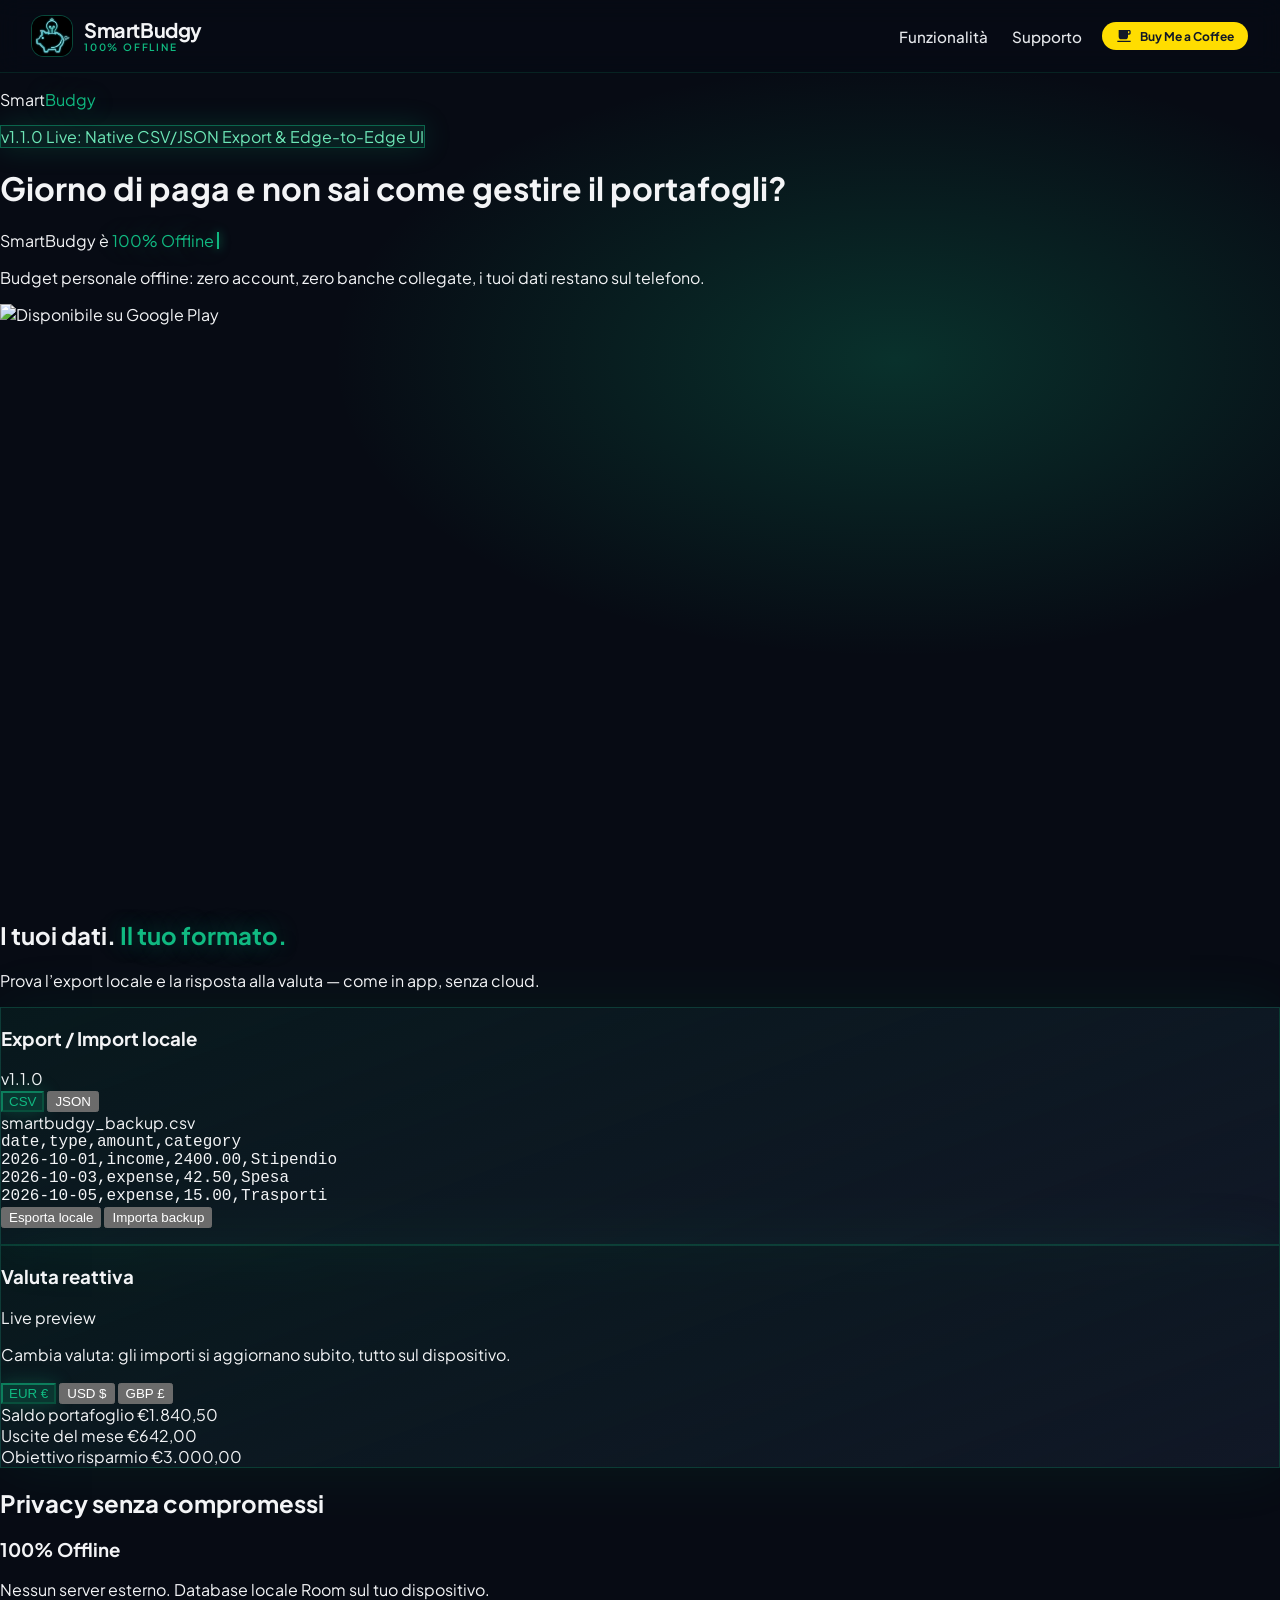
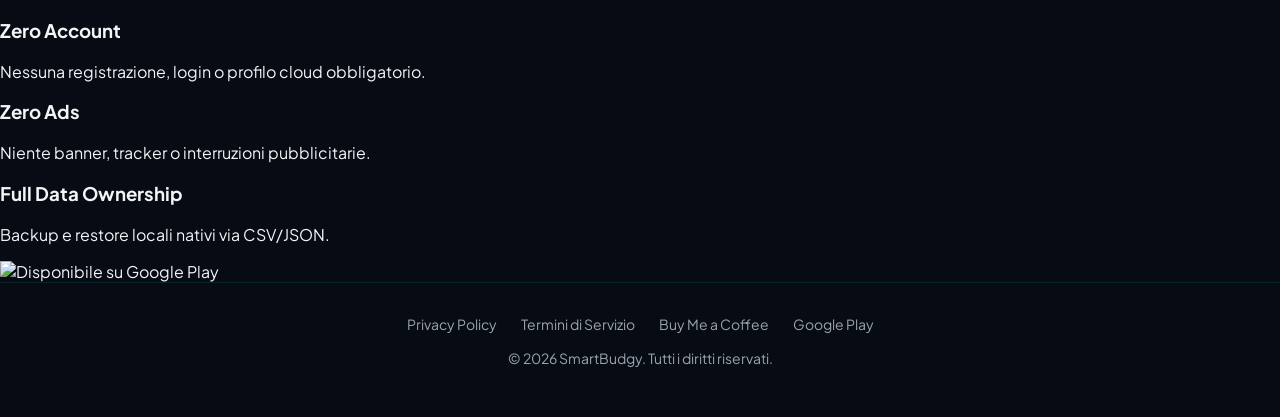
==== commit dbd7bdc7: "Unify site design system across all pages Extract shared dark slate + emerald (#10B981) styles into " ====
--- a/index.html
+++ b/index.html
@@ -1,5 +1,5 @@
 <!DOCTYPE html>
-<html lang="it" class="dark">
+<html lang="it">
 <head>
     <meta charset="UTF-8">
     <meta name="viewport" content="width=device-width, initial-scale=1.0">
@@ -7,7 +7,6 @@
     <meta name="description" content="Giorno di paga e non sai come gestire il portafogli? SmartBudgy v1.1.0: 100% offline, zero account, no bank linking, total data ownership. Export nativo CSV/JSON.">
     <link rel="canonical" href="https://breadit96.github.io/smartbudgy-site/">
 
-    <!-- Open Graph / Social -->
     <meta property="og:type" content="website">
     <meta property="og:url" content="https://breadit96.github.io/smartbudgy-site/">
     <meta property="og:title" content="Giorno di paga e non sai come gestire il portafogli? — SmartBudgy v1.1.0">
@@ -16,234 +15,90 @@
     <meta property="og:locale" content="it_IT">
     <meta property="og:site_name" content="SmartBudgy">
 
-    <!-- Twitter -->
     <meta name="twitter:card" content="summary_large_image">
     <meta name="twitter:title" content="Giorno di paga e non sai come gestire il portafogli? — SmartBudgy v1.1.0">
     <meta name="twitter:description" content="100% Offline · Zero Account · No Bank Linking · Total Data Ownership. v1.1.0 Live: native CSV/JSON export & edge-to-edge UI.">
     <meta name="twitter:image" content="https://breadit96.github.io/smartbudgy-site/AppLogo.jpeg">
 
+    <link rel="preconnect" href="https://fonts.googleapis.com">
+    <link rel="preconnect" href="https://fonts.gstatic.com" crossorigin>
+    <link href="https://fonts.googleapis.com/css2?family=Plus+Jakarta+Sans:wght@400;500;600;700;800&display=swap" rel="stylesheet">
+    <link rel="stylesheet" href="css/site.css">
     <script src="https://cdn.tailwindcss.com"></script>
     <script>
         tailwind.config = {
-            darkMode: 'class',
             theme: {
                 extend: {
                     colors: {
-                        neon: '#34D399',
-                        neonDim: '#10B981',
+                        neon: '#10B981',
+                        neonBright: '#34D399',
                         neonGlow: '#6EE7B7',
-                        ink: '#050807',
-                        panel: '#0B1210',
+                        ink: '#070B14',
+                        panel: '#111827',
                         mist: '#9CA3AF',
                     },
                     fontFamily: {
-                        display: ['"Syne"', 'sans-serif'],
-                        body: ['"DM Sans"', 'sans-serif'],
+                        ui: ['"Plus Jakarta Sans"', 'system-ui', 'sans-serif'],
                     }
                 }
             }
         }
     </script>
-
-    <link rel="preconnect" href="https://fonts.googleapis.com">
-    <link rel="preconnect" href="https://fonts.gstatic.com" crossorigin>
-    <link href="https://fonts.googleapis.com/css2?family=DM+Sans:ital,opsz,wght@0,9..40,400;0,9..40,500;0,9..40,700;1,9..40,400&family=Syne:wght@600;700;800&display=swap" rel="stylesheet">
-    <style>
-        :root {
-            --neon: #34D399;
-            --neon-dim: #10B981;
-            --ink: #050807;
-            --panel: #0B1210;
-        }
-
-        body {
-            font-family: 'DM Sans', sans-serif;
-            background: var(--ink);
-            color: #F3F4F6;
-        }
-
-        .font-display { font-family: 'Syne', sans-serif; }
-
-        .hero-shell {
-            min-height: 100svh;
-            position: relative;
-            display: flex;
-            flex-direction: column;
-            overflow: hidden;
-        }
-
-        .hero-media {
-            position: absolute;
-            inset: 0;
-            z-index: 0;
-        }
-
-        .hero-media video {
-            width: 100%;
-            height: 100%;
-            object-fit: cover;
-            opacity: 0.42;
-            filter: saturate(0.85) contrast(1.05);
-        }
-
-        .hero-media::after {
-            content: '';
-            position: absolute;
-            inset: 0;
-            background:
-                radial-gradient(ellipse 80% 60% at 70% 40%, rgba(16, 185, 129, 0.22), transparent 55%),
-                linear-gradient(105deg, rgba(5, 8, 7, 0.96) 0%, rgba(5, 8, 7, 0.78) 42%, rgba(5, 8, 7, 0.55) 100%),
-                linear-gradient(to top, rgba(5, 8, 7, 0.95) 0%, transparent 45%);
-        }
-
-        .neon-text {
-            color: var(--neon);
-            text-shadow: 0 0 24px rgba(52, 211, 153, 0.45);
-        }
-
-        .neon-badge {
-            border: 1px solid rgba(52, 211, 153, 0.45);
-            background: rgba(16, 185, 129, 0.12);
-            box-shadow: 0 0 28px rgba(16, 185, 129, 0.18);
-            animation: badgeIn 0.7s ease-out both;
-        }
-
-        .neon-ring:focus-visible {
-            outline: 2px solid var(--neon);
-            outline-offset: 3px;
-        }
-
-        .typing-caret {
-            display: inline-block;
-            width: 2px;
-            height: 1.05em;
-            margin-left: 3px;
-            background: var(--neon);
-            vertical-align: -0.12em;
-            box-shadow: 0 0 10px rgba(52, 211, 153, 0.8);
-            animation: blink 0.9s step-end infinite;
-        }
-
-        .brand-mark {
-            animation: brandRise 0.85s cubic-bezier(0.22, 1, 0.36, 1) both;
-        }
-
-        .headline-anim {
-            animation: brandRise 0.95s 0.08s cubic-bezier(0.22, 1, 0.36, 1) both;
-        }
-
-        .cta-anim {
-            animation: brandRise 1s 0.16s cubic-bezier(0.22, 1, 0.36, 1) both;
-        }
-
-        .showcase-panel {
-            background: linear-gradient(160deg, rgba(16, 185, 129, 0.08), rgba(11, 18, 16, 0.95));
-            border: 1px solid rgba(52, 211, 153, 0.22);
-            box-shadow: 0 0 60px rgba(16, 185, 129, 0.08);
-        }
-
-        .chip-active {
-            background: rgba(52, 211, 153, 0.18);
-            color: var(--neon);
-            border-color: rgba(52, 211, 153, 0.55);
-            box-shadow: 0 0 18px rgba(16, 185, 129, 0.25);
-        }
-
-        .export-preview {
-            font-family: ui-monospace, SFMono-Regular, Menlo, Monaco, Consolas, monospace;
-            white-space: pre;
-            overflow: hidden;
-            transition: opacity 0.35s ease, transform 0.35s ease;
-        }
-
-        .export-preview.is-swap {
-            opacity: 0;
-            transform: translateY(6px);
-        }
-
-        .amount-pulse {
-            transition: transform 0.35s cubic-bezier(0.22, 1, 0.36, 1), color 0.35s ease;
-        }
-
-        .amount-pulse.pop {
-            transform: scale(1.06);
-            color: var(--neon);
-        }
-
-        .nav-blur {
-            backdrop-filter: blur(12px);
-            background: rgba(5, 8, 7, 0.55);
-            border-bottom: 1px solid rgba(52, 211, 153, 0.12);
-        }
-
-        @keyframes blink {
-            50% { opacity: 0; }
-        }
-
-        @keyframes badgeIn {
-            from { opacity: 0; transform: translateY(10px); }
-            to { opacity: 1; transform: translateY(0); }
-        }
-
-        @keyframes brandRise {
-            from { opacity: 0; transform: translateY(18px); }
-            to { opacity: 1; transform: translateY(0); }
-        }
-
-        @media (prefers-reduced-motion: reduce) {
-            .brand-mark, .headline-anim, .cta-anim, .neon-badge, .typing-caret {
-                animation: none !important;
-            }
-        }
-    </style>
 </head>
-<body class="bg-ink text-gray-100 min-h-screen flex flex-col overflow-x-hidden">
-
-    <!-- Hero: full-bleed composition -->
-    <header class="hero-shell">
+<body class="font-ui">
+
+    <div class="hero-shell">
         <div class="hero-media" aria-hidden="true">
             <video id="hero-video" muted playsinline loop autoplay preload="auto">
                 <source src="./Avvio_SmartBudgy_Animato_Black.mp4" type="video/mp4">
             </video>
         </div>
 
-        <nav class="relative z-20 w-full nav-blur">
-            <div class="w-full max-w-7xl mx-auto px-4 sm:px-6 lg:px-8 py-4 flex justify-between items-center">
-                <a href="index.html" class="flex items-center gap-3 group">
-                    <img src="AppLogo.jpeg" alt="SmartBudgy Logo" class="w-10 h-10 object-contain rounded-xl shrink-0 ring-1 ring-neon/30 group-hover:ring-neon/60 transition">
-                    <div class="flex flex-col">
-                        <span class="font-display text-xl font-bold tracking-tight">SmartBudgy</span>
-                        <span class="text-[10px] text-neon font-medium uppercase tracking-[0.18em]">100% Offline</span>
+        <header class="site-header is-hero" style="z-index:20;">
+            <div class="site-container site-nav">
+                <a href="index.html" class="brand" aria-current="page">
+                    <img src="AppLogo.jpeg" alt="SmartBudgy Logo">
+                    <div class="brand-text">
+                        <span class="brand-name">SmartBudgy</span>
+                        <span class="brand-tag">100% Offline</span>
                     </div>
                 </a>
-
-                <div class="flex items-center gap-3 sm:gap-6">
-                    <a href="features.html" class="hover:text-neon transition hidden sm:block">Funzionalità</a>
-                    <a href="support.html" class="hover:text-neon transition hidden sm:block">Supporto</a>
-                    <a href="https://buymeacoffee.com/comeonbread" target="_blank" rel="noopener noreferrer" title="Offrimi un caffè" class="bg-[#FFDD00] hover:bg-[#e6c700] text-gray-900 px-3.5 py-1.5 rounded-full text-xs font-bold transition shadow-sm flex items-center gap-2">
-                        <svg class="w-4 h-4 fill-current shrink-0" viewBox="0 0 24 24" aria-hidden="true">
-                            <path d="M20 3H4v10c0 2.21 1.79 4 4 4h6c2.21 0 4-1.79 4-4v-3h2c1.11 0 2-.89 2-2V5c0-1.1-.9-2-2-2zm0 5h-2V5h2v3zM2 21h20v-2H2v2z"/>
-                        </svg>
-                        <span class="hidden md:inline">Buy Me a Coffee</span>
+                <div class="nav-actions">
+                    <nav class="nav-links" aria-label="Principale">
+                        <a href="features.html">Funzionalità</a>
+                        <a href="support.html">Supporto</a>
+                    </nav>
+                    <a href="https://buymeacoffee.com/comeonbread" target="_blank" rel="noopener noreferrer" class="nav-coffee" title="Offrimi un caffè">
+                        <svg width="16" height="16" viewBox="0 0 24 24" fill="currentColor" aria-hidden="true"><path d="M20 3H4v10c0 2.21 1.79 4 4 4h6c2.21 0 4-1.79 4-4v-3h2c1.11 0 2-.89 2-2V5c0-1.1-.9-2-2-2zm0 5h-2V5h2v3zM2 21h20v-2H2v2z"/></svg>
+                        <span class="nav-coffee-label">Buy Me a Coffee</span>
                     </a>
-                </div>
-            </div>
-        </nav>
+                    <button type="button" id="nav-toggle" class="nav-toggle" aria-expanded="false" aria-controls="nav-drawer" aria-label="Apri menu">
+                        <svg width="20" height="20" viewBox="0 0 24 24" fill="none" stroke="currentColor" stroke-width="2" aria-hidden="true"><path d="M4 7h16M4 12h16M4 17h16"/></svg>
+                    </button>
+                </div>
+            </div>
+            <div id="nav-drawer" class="nav-drawer" hidden>
+                <a href="features.html">Funzionalità</a>
+                <a href="support.html">Supporto</a>
+                <a href="privacy.html">Privacy Policy</a>
+                <a href="terms.html">Termini di Servizio</a>
+            </div>
+        </header>
 
         <div class="relative z-10 flex-1 w-full max-w-7xl mx-auto px-4 sm:px-6 lg:px-8 flex flex-col justify-center py-14 sm:py-16 lg:py-20">
             <div class="max-w-3xl">
-                <p class="brand-mark font-display text-5xl sm:text-6xl lg:text-7xl xl:text-8xl font-extrabold tracking-tight leading-none mb-6">
+                <p class="brand-mark text-5xl sm:text-6xl lg:text-7xl xl:text-8xl font-extrabold tracking-tight leading-none mb-6">
                     Smart<span class="neon-text">Budgy</span>
                 </p>
 
                 <div class="inline-flex max-w-full mb-6">
-                    <span class="neon-badge inline-flex items-center gap-2 px-4 py-2 rounded-xl text-sm sm:text-base font-semibold tracking-tight text-neonGlow">
+                    <span class="neon-badge inline-flex items-center gap-2 px-4 py-2 rounded-xl text-sm sm:text-base font-semibold tracking-tight">
                         <span class="shrink-0 w-2 h-2 rounded-full bg-neon animate-pulse" aria-hidden="true"></span>
                         <span class="leading-snug">v1.1.0 Live: Native CSV/JSON Export &amp; Edge-to-Edge UI</span>
                     </span>
                 </div>
 
-                <h1 class="headline-anim font-display text-3xl sm:text-4xl lg:text-5xl font-bold leading-tight tracking-tight text-white mb-5">
+                <h1 class="headline-anim text-3xl sm:text-4xl lg:text-5xl font-bold leading-tight tracking-tight text-white mb-5">
                     Giorno di paga e non sai come gestire il portafogli?
                 </h1>
 
@@ -267,13 +122,12 @@
                 </div>
             </div>
         </div>
-    </header>
-
-    <!-- Interactive showcase: export + currency -->
+    </div>
+
     <section class="relative z-10 w-full border-t border-neon/15 bg-panel" aria-labelledby="showcase-heading">
         <div class="w-full max-w-7xl mx-auto px-4 sm:px-6 lg:px-8 py-16 sm:py-20">
             <div class="max-w-2xl mb-10">
-                <h2 id="showcase-heading" class="font-display text-3xl sm:text-4xl font-bold tracking-tight mb-3">
+                <h2 id="showcase-heading" class="text-3xl sm:text-4xl font-bold tracking-tight mb-3">
                     I tuoi dati. <span class="neon-text">Il tuo formato.</span>
                 </h2>
                 <p class="text-mist text-lg">
@@ -282,10 +136,9 @@
             </div>
 
             <div class="grid grid-cols-1 lg:grid-cols-2 gap-8 lg:gap-10">
-                <!-- Export / Import demo -->
                 <div class="showcase-panel rounded-2xl p-6 sm:p-8">
                     <div class="flex items-center justify-between gap-3 mb-5">
-                        <h3 class="font-display text-xl font-bold">Export / Import locale</h3>
+                        <h3 class="text-xl font-bold">Export / Import locale</h3>
                         <span class="text-xs uppercase tracking-wider text-neon/80">v1.1.0</span>
                     </div>
 
@@ -296,11 +149,11 @@
 
                     <div class="rounded-xl bg-ink/80 border border-white/10 p-4 mb-5 min-h-[140px]">
                         <div class="text-[11px] uppercase tracking-wider text-mist mb-2" id="export-filename">smartbudgy_backup.csv</div>
-                        <div id="export-preview" class="export-preview text-sm text-neonGlow/90 leading-relaxed"></div>
+                        <div id="export-preview" class="export-preview text-sm text-neonGlow leading-relaxed"></div>
                     </div>
 
                     <div class="flex flex-wrap gap-3">
-                        <button type="button" id="btn-export" class="px-5 py-2.5 rounded-lg bg-neon text-ink font-bold text-sm hover:bg-neonGlow transition shadow-[0_0_24px_rgba(52,211,153,0.35)]">
+                        <button type="button" id="btn-export" class="px-5 py-2.5 rounded-lg bg-neon text-ink font-bold text-sm hover:bg-neonBright transition shadow-[0_0_24px_rgba(16,185,129,0.35)]">
                             Esporta locale
                         </button>
                         <button type="button" id="btn-import" class="px-5 py-2.5 rounded-lg border border-neon/40 text-neon font-bold text-sm hover:bg-neon/10 transition">
@@ -310,10 +163,9 @@
                     <p id="export-status" class="mt-4 text-sm text-mist min-h-[1.25rem]" role="status" aria-live="polite"></p>
                 </div>
 
-                <!-- Currency responsiveness -->
                 <div class="showcase-panel rounded-2xl p-6 sm:p-8">
                     <div class="flex items-center justify-between gap-3 mb-5">
-                        <h3 class="font-display text-xl font-bold">Valuta reattiva</h3>
+                        <h3 class="text-xl font-bold">Valuta reattiva</h3>
                         <span class="text-xs uppercase tracking-wider text-neon/80">Live preview</span>
                     </div>
 
@@ -328,15 +180,15 @@
                     <div class="space-y-4">
                         <div class="flex items-baseline justify-between gap-4 border-b border-white/10 pb-3">
                             <span class="text-mist">Saldo portafoglio</span>
-                            <span class="amount-pulse font-display text-3xl sm:text-4xl font-bold" data-amount="1840.50">€1.840,50</span>
+                            <span class="amount-pulse text-3xl sm:text-4xl font-bold" data-amount="1840.50">€1.840,50</span>
                         </div>
                         <div class="flex items-baseline justify-between gap-4 border-b border-white/10 pb-3">
                             <span class="text-mist">Uscite del mese</span>
-                            <span class="amount-pulse font-display text-2xl font-bold" data-amount="642.00">€642,00</span>
+                            <span class="amount-pulse text-2xl font-bold" data-amount="642.00">€642,00</span>
                         </div>
                         <div class="flex items-baseline justify-between gap-4">
                             <span class="text-mist">Obiettivo risparmio</span>
-                            <span class="amount-pulse font-display text-2xl font-bold" data-amount="3000.00">€3.000,00</span>
+                            <span class="amount-pulse text-2xl font-bold" data-amount="3000.00">€3.000,00</span>
                         </div>
                     </div>
                 </div>
@@ -344,27 +196,26 @@
         </div>
     </section>
 
-    <!-- Below-fold trust strip (one job: ownership pillars) -->
     <section class="w-full border-t border-neon/10 bg-ink py-16">
         <div class="w-full max-w-7xl mx-auto px-4 sm:px-6 lg:px-8">
-            <h2 class="font-display text-2xl sm:text-3xl font-bold mb-10 tracking-tight">
+            <h2 class="text-2xl sm:text-3xl font-bold mb-10 tracking-tight">
                 Privacy senza compromessi
             </h2>
             <div class="grid grid-cols-1 sm:grid-cols-2 lg:grid-cols-4 gap-8 sm:gap-10">
                 <div>
-                    <h3 class="font-display text-lg font-bold text-neon mb-2">100% Offline</h3>
+                    <h3 class="text-lg font-bold text-neon mb-2">100% Offline</h3>
                     <p class="text-mist leading-relaxed">Nessun server esterno. Database locale Room sul tuo dispositivo.</p>
                 </div>
                 <div>
-                    <h3 class="font-display text-lg font-bold text-neon mb-2">Zero Account</h3>
+                    <h3 class="text-lg font-bold text-neon mb-2">Zero Account</h3>
                     <p class="text-mist leading-relaxed">Nessuna registrazione, login o profilo cloud obbligatorio.</p>
                 </div>
                 <div>
-                    <h3 class="font-display text-lg font-bold text-neon mb-2">Zero Ads</h3>
+                    <h3 class="text-lg font-bold text-neon mb-2">Zero Ads</h3>
                     <p class="text-mist leading-relaxed">Niente banner, tracker o interruzioni pubblicitarie.</p>
                 </div>
                 <div>
-                    <h3 class="font-display text-lg font-bold text-neon mb-2">Full Data Ownership</h3>
+                    <h3 class="text-lg font-bold text-neon mb-2">Full Data Ownership</h3>
                     <p class="text-mist leading-relaxed">Backup e restore locali nativi via CSV/JSON.</p>
                 </div>
             </div>
@@ -382,27 +233,24 @@
         </div>
     </section>
 
-    <footer class="w-full max-w-7xl mx-auto px-4 sm:px-6 lg:px-8 py-8 text-center text-sm text-mist border-t border-neon/10">
-        <div class="flex flex-wrap justify-center gap-4 sm:gap-6 mb-4">
-            <a href="privacy.html" class="hover:text-neon transition">Privacy Policy</a>
-            <a href="terms.html" class="hover:text-neon transition">Termini di Servizio</a>
-            <a href="https://buymeacoffee.com/comeonbread" target="_blank" rel="noopener noreferrer" class="hover:text-amber-400 transition">Buy Me a Coffee</a>
-            <a href="https://play.google.com/store/apps/details?id=com.alessiocammarino.smartbudgy" target="_blank" rel="noopener noreferrer" class="hover:text-neon transition">Google Play</a>
+    <footer class="site-footer">
+        <div class="site-footer-links">
+            <a href="privacy.html">Privacy Policy</a>
+            <a href="terms.html">Termini di Servizio</a>
+            <a href="https://buymeacoffee.com/comeonbread" target="_blank" rel="noopener noreferrer">Buy Me a Coffee</a>
+            <a href="https://play.google.com/store/apps/details?id=com.alessiocammarino.smartbudgy" target="_blank" rel="noopener noreferrer">Google Play</a>
         </div>
         <p>&copy; 2026 SmartBudgy. Tutti i diritti riservati.</p>
     </footer>
 
+    <script src="js/site.js"></script>
     <script>
         document.addEventListener('DOMContentLoaded', () => {
             const reducedMotion = window.matchMedia('(prefers-reduced-motion: reduce)').matches;
 
-            // Hero video
             const heroVideo = document.getElementById('hero-video');
-            if (heroVideo) {
-                heroVideo.play().catch(() => {});
-            }
-
-            // Typing / fade cycle
+            if (heroVideo) heroVideo.play().catch(() => {});
+
             const phrases = [
                 '100% Offline',
                 'Zero Account Required',
@@ -459,7 +307,6 @@
             }
             setTimeout(tickType, 900);
 
-            // Export showcase
             const samples = {
                 csv: 'date,type,amount,category\n2026-10-01,income,2400.00,Stipendio\n2026-10-03,expense,42.50,Spesa\n2026-10-05,expense,15.00,Trasporti',
                 json: '{\n  "version": "1.1.0",\n  "currency": "EUR",\n  "transactions": [\n    { "type": "income", "amount": 2400 },\n    { "type": "expense", "amount": 42.5 }\n  ]\n}'
@@ -492,39 +339,30 @@
             });
 
             document.getElementById('btn-export')?.addEventListener('click', () => {
-                if (statusEl) {
-                    statusEl.textContent = `Export ${activeFormat.toUpperCase()} pronto — file salvato in locale sul dispositivo.`;
-                }
-                preview?.classList.add('pop');
-                setTimeout(() => preview?.classList.remove('pop'), 350);
+                if (statusEl) statusEl.textContent = `Export ${activeFormat.toUpperCase()} pronto — file salvato in locale sul dispositivo.`;
             });
 
             document.getElementById('btn-import')?.addEventListener('click', () => {
-                if (statusEl) {
-                    statusEl.textContent = `Import ${activeFormat.toUpperCase()} simulato — i dati restano solo sul tuo telefono.`;
-                }
+                if (statusEl) statusEl.textContent = `Import ${activeFormat.toUpperCase()} simulato — i dati restano solo sul tuo telefono.`;
             });
 
             renderPreview();
 
-            // Currency showcase (demo rates vs EUR)
             const rates = { EUR: 1, USD: 1.08, GBP: 0.86 };
             const locales = { EUR: 'it-IT', USD: 'en-US', GBP: 'en-GB' };
             let activeCurrency = 'EUR';
 
             function formatAmount(valueEur, currency) {
-                const converted = valueEur * rates[currency];
                 return new Intl.NumberFormat(locales[currency], {
                     style: 'currency',
                     currency,
                     minimumFractionDigits: 2
-                }).format(converted);
+                }).format(valueEur * rates[currency]);
             }
 
             function updateAmounts() {
                 document.querySelectorAll('.amount-pulse').forEach((el) => {
-                    const base = parseFloat(el.dataset.amount);
-                    el.textContent = formatAmount(base, activeCurrency);
+                    el.textContent = formatAmount(parseFloat(el.dataset.amount), activeCurrency);
                     el.classList.add('pop');
                     setTimeout(() => el.classList.remove('pop'), 320);
                 });
--- a/css/site.css
+++ b/css/site.css
@@ -0,0 +1,554 @@
+/* SmartBudgy shared design system — dark slate + emerald #10B981 */
+
+:root {
+    --emerald: #10B981;
+    --emerald-bright: #34D399;
+    --emerald-glow: #6EE7B7;
+    --ink: #0B1220;
+    --ink-deep: #070B14;
+    --panel: #111827;
+    --slate: #1F2937;
+    --mist: #9CA3AF;
+    --text: #F3F4F6;
+    --border: rgba(16, 185, 129, 0.14);
+    --container: 80rem; /* ~max-w-7xl */
+    --pad-x: 1rem;
+    --font-ui: "Plus Jakarta Sans", system-ui, -apple-system, "Segoe UI", sans-serif;
+    --font-legal: "Merriweather", Georgia, "Times New Roman", serif;
+}
+
+@media (min-width: 640px) {
+    :root { --pad-x: 1.5rem; }
+}
+
+@media (min-width: 1024px) {
+    :root { --pad-x: 2rem; }
+}
+
+*,
+*::before,
+*::after { box-sizing: border-box; }
+
+html {
+    color-scheme: dark;
+    scroll-behavior: smooth;
+}
+
+body {
+    margin: 0;
+    min-height: 100vh;
+    display: flex;
+    flex-direction: column;
+    font-family: var(--font-ui);
+    background: var(--ink-deep);
+    color: var(--text);
+    overflow-x: hidden;
+    -webkit-font-smoothing: antialiased;
+}
+
+img { max-width: 100%; height: auto; }
+
+a { color: inherit; text-decoration: none; }
+a:hover { color: var(--emerald); }
+
+.site-container {
+    width: 100%;
+    max-width: var(--container);
+    margin-inline: auto;
+    padding-inline: var(--pad-x);
+}
+
+/* —— Header / Nav —— */
+.site-header {
+    position: sticky;
+    top: 0;
+    z-index: 40;
+    backdrop-filter: blur(12px);
+    background: rgba(7, 11, 20, 0.72);
+    border-bottom: 1px solid var(--border);
+}
+
+.site-header.is-hero {
+    position: relative;
+    background: rgba(7, 11, 20, 0.55);
+}
+
+.site-nav {
+    display: flex;
+    align-items: center;
+    justify-content: space-between;
+    gap: 1rem;
+    padding-block: 1rem;
+}
+
+.brand {
+    display: flex;
+    align-items: center;
+    gap: 0.75rem;
+    min-width: 0;
+}
+
+.brand:hover { color: inherit; opacity: 0.92; }
+
+.brand img {
+    width: 2.5rem;
+    height: 2.5rem;
+    object-fit: contain;
+    border-radius: 0.75rem;
+    flex-shrink: 0;
+    box-shadow: 0 0 0 1px rgba(16, 185, 129, 0.35);
+}
+
+.brand-text {
+    display: flex;
+    flex-direction: column;
+    min-width: 0;
+}
+
+.brand-name {
+    font-size: 1.25rem;
+    font-weight: 700;
+    letter-spacing: -0.02em;
+    line-height: 1.1;
+}
+
+.brand-tag {
+    font-size: 0.625rem;
+    font-weight: 600;
+    text-transform: uppercase;
+    letter-spacing: 0.18em;
+    color: var(--emerald);
+}
+
+.nav-actions {
+    display: flex;
+    align-items: center;
+    gap: 0.75rem;
+}
+
+.nav-links {
+    display: none;
+    align-items: center;
+    gap: 1.5rem;
+}
+
+.nav-links a {
+    font-size: 0.95rem;
+    font-weight: 500;
+    color: #E5E7EB;
+    transition: color 0.2s ease;
+}
+
+.nav-links a:hover,
+.nav-links a[aria-current="page"] {
+    color: var(--emerald);
+}
+
+.nav-coffee {
+    display: inline-flex;
+    align-items: center;
+    gap: 0.5rem;
+    background: #FFDD00;
+    color: #111827 !important;
+    padding: 0.375rem 0.875rem;
+    border-radius: 9999px;
+    font-size: 0.75rem;
+    font-weight: 700;
+    transition: background 0.2s ease;
+}
+
+.nav-coffee:hover { background: #e6c700; color: #111827 !important; }
+
+.nav-coffee-label { display: none; }
+
+.nav-toggle {
+    display: inline-flex;
+    align-items: center;
+    justify-content: center;
+    width: 2.5rem;
+    height: 2.5rem;
+    border-radius: 0.75rem;
+    border: 1px solid var(--border);
+    background: rgba(16, 185, 129, 0.08);
+    color: var(--emerald);
+    cursor: pointer;
+    transition: background 0.2s ease, border-color 0.2s ease;
+}
+
+.nav-toggle:hover {
+    background: rgba(16, 185, 129, 0.16);
+    border-color: rgba(16, 185, 129, 0.4);
+}
+
+.nav-toggle:focus-visible {
+    outline: 2px solid var(--emerald);
+    outline-offset: 2px;
+}
+
+.nav-drawer {
+    display: none;
+    border-top: 1px solid var(--border);
+    background: rgba(7, 11, 20, 0.96);
+    padding: 0.75rem var(--pad-x) 1rem;
+}
+
+.nav-drawer.is-open { display: block; }
+
+.nav-drawer a {
+    display: block;
+    padding: 0.75rem 0.25rem;
+    font-weight: 500;
+    color: #E5E7EB;
+    border-bottom: 1px solid rgba(255, 255, 255, 0.06);
+}
+
+.nav-drawer a:hover,
+.nav-drawer a[aria-current="page"] {
+    color: var(--emerald);
+}
+
+@media (min-width: 640px) {
+    .nav-links { display: flex; }
+    .nav-toggle { display: none; }
+    .nav-drawer,
+    .nav-drawer.is-open { display: none !important; }
+}
+
+@media (min-width: 768px) {
+    .nav-coffee-label { display: inline; }
+    .nav-actions { gap: 1.25rem; }
+}
+
+/* —— Footer —— */
+.site-footer {
+    width: 100%;
+    max-width: var(--container);
+    margin: auto auto 0;
+    padding: 2rem var(--pad-x);
+    text-align: center;
+    font-size: 0.875rem;
+    color: var(--mist);
+    border-top: 1px solid var(--border);
+}
+
+.site-footer-links {
+    display: flex;
+    flex-wrap: wrap;
+    justify-content: center;
+    gap: 1rem 1.5rem;
+    margin-bottom: 1rem;
+}
+
+.site-footer-links a {
+    transition: color 0.2s ease;
+}
+
+.site-footer-links a:hover,
+.site-footer-links a[aria-current="page"] {
+    color: var(--emerald);
+}
+
+/* —— Page shells —— */
+.page-main {
+    flex: 1;
+    width: 100%;
+    max-width: var(--container);
+    margin-inline: auto;
+    padding: 3rem var(--pad-x);
+}
+
+.page-main--narrow {
+    max-width: 56rem;
+}
+
+.page-title {
+    font-size: clamp(1.875rem, 4vw, 3rem);
+    font-weight: 700;
+    letter-spacing: -0.02em;
+    line-height: 1.15;
+    margin: 0 0 0.75rem;
+    color: var(--emerald);
+}
+
+.page-meta {
+    color: var(--mist);
+    margin: 0 0 2.5rem;
+    font-size: 0.95rem;
+}
+
+.emerald { color: var(--emerald); }
+.mist { color: var(--mist); }
+
+/* Legal / serif body */
+body.page-legal .legal-body {
+    font-family: var(--font-legal);
+    font-size: 1.0625rem;
+    line-height: 1.85;
+    color: #D1D5DB;
+}
+
+body.page-legal .legal-body h2 {
+    font-family: var(--font-ui);
+    font-size: 1.35rem;
+    font-weight: 700;
+    color: var(--emerald);
+    margin: 0 0 0.85rem;
+    letter-spacing: -0.01em;
+}
+
+body.page-legal .legal-body h1.page-title,
+body.page-legal .page-title {
+    font-family: var(--font-ui);
+}
+
+body.page-legal .legal-body section {
+    margin-bottom: 2.25rem;
+}
+
+body.page-legal .legal-body p { margin: 0 0 1rem; }
+body.page-legal .legal-body ul {
+    margin: 0 0 1rem;
+    padding-left: 1.35rem;
+}
+body.page-legal .legal-body li { margin-bottom: 0.4rem; }
+body.page-legal .legal-body strong { color: #F9FAFB; font-weight: 700; }
+
+.legal-callout {
+    background: rgba(16, 185, 129, 0.08);
+    border: 1px solid rgba(16, 185, 129, 0.22);
+    border-radius: 0.9rem;
+    padding: 1.25rem 1.5rem;
+}
+
+.legal-callout a {
+    color: var(--emerald);
+    font-weight: 700;
+    font-family: var(--font-ui);
+}
+
+/* Features / support UI panels */
+.feature-grid {
+    display: grid;
+    grid-template-columns: 1fr;
+    gap: 1.5rem;
+}
+
+@media (min-width: 768px) {
+    .feature-grid { grid-template-columns: repeat(2, 1fr); }
+}
+
+@media (min-width: 1024px) {
+    .feature-grid { grid-template-columns: repeat(3, 1fr); }
+}
+
+.feature-item {
+    padding: 1.5rem 0;
+    border-top: 1px solid var(--border);
+}
+
+.feature-item h3 {
+    margin: 0 0 0.5rem;
+    font-size: 1.15rem;
+    font-weight: 700;
+    color: var(--emerald);
+}
+
+.feature-item p {
+    margin: 0;
+    color: var(--mist);
+    line-height: 1.65;
+}
+
+.kb-details {
+    border: 1px solid rgba(16, 185, 129, 0.2);
+    border-radius: 0.75rem;
+    background: rgba(17, 24, 39, 0.85);
+    margin-bottom: 0.75rem;
+}
+
+.kb-details summary {
+    list-style: none;
+    cursor: pointer;
+    display: flex;
+    justify-content: space-between;
+    align-items: center;
+    gap: 1rem;
+    padding: 1.15rem 1.25rem;
+    font-size: 1.05rem;
+    font-weight: 600;
+}
+
+.kb-details summary::-webkit-details-marker { display: none; }
+
+.kb-details .kb-body {
+    color: var(--mist);
+    padding: 0 1.25rem 1.25rem;
+    border-top: 1px solid rgba(255, 255, 255, 0.06);
+    margin-top: 0.25rem;
+    padding-top: 1rem;
+    line-height: 1.7;
+}
+
+.kb-section-title {
+    display: flex;
+    align-items: center;
+    gap: 0.5rem;
+    color: var(--emerald);
+    font-size: 1.35rem;
+    font-weight: 700;
+    margin: 0 0 1.25rem;
+}
+
+.contact-panel {
+    margin-top: 3rem;
+    text-align: center;
+    padding: 2rem 1.5rem;
+    border-radius: 1rem;
+    border: 1px solid rgba(16, 185, 129, 0.22);
+    background: rgba(16, 185, 129, 0.08);
+}
+
+.btn-emerald {
+    display: inline-block;
+    background: var(--emerald);
+    color: #06281f !important;
+    font-weight: 700;
+    padding: 0.75rem 1.75rem;
+    border-radius: 9999px;
+    transition: background 0.2s ease, transform 0.2s ease;
+}
+
+.btn-emerald:hover {
+    background: var(--emerald-bright);
+    color: #06281f !important;
+    transform: translateY(-1px);
+}
+
+/* —— Index hero (page-specific helpers) —— */
+.hero-shell {
+    min-height: 100svh;
+    position: relative;
+    display: flex;
+    flex-direction: column;
+    overflow: hidden;
+}
+
+.hero-media {
+    position: absolute;
+    inset: 0;
+    z-index: 0;
+}
+
+.hero-media video {
+    width: 100%;
+    height: 100%;
+    object-fit: cover;
+    opacity: 0.42;
+    filter: saturate(0.85) contrast(1.05);
+}
+
+.hero-media::after {
+    content: '';
+    position: absolute;
+    inset: 0;
+    background:
+        radial-gradient(ellipse 80% 60% at 70% 40%, rgba(16, 185, 129, 0.22), transparent 55%),
+        linear-gradient(105deg, rgba(7, 11, 20, 0.96) 0%, rgba(7, 11, 20, 0.78) 42%, rgba(7, 11, 20, 0.55) 100%),
+        linear-gradient(to top, rgba(7, 11, 20, 0.95) 0%, transparent 45%);
+}
+
+.neon-text {
+    color: var(--emerald);
+    text-shadow: 0 0 24px rgba(16, 185, 129, 0.45);
+}
+
+.neon-badge {
+    border: 1px solid rgba(16, 185, 129, 0.45);
+    background: rgba(16, 185, 129, 0.12);
+    box-shadow: 0 0 28px rgba(16, 185, 129, 0.18);
+    animation: badgeIn 0.7s ease-out both;
+    color: var(--emerald-glow);
+}
+
+.neon-ring:focus-visible {
+    outline: 2px solid var(--emerald);
+    outline-offset: 3px;
+}
+
+.typing-caret {
+    display: inline-block;
+    width: 2px;
+    height: 1.05em;
+    margin-left: 3px;
+    background: var(--emerald);
+    vertical-align: -0.12em;
+    box-shadow: 0 0 10px rgba(16, 185, 129, 0.8);
+    animation: blink 0.9s step-end infinite;
+}
+
+.brand-mark,
+.headline-anim,
+.cta-anim {
+    animation: brandRise 0.9s cubic-bezier(0.22, 1, 0.36, 1) both;
+}
+
+.headline-anim { animation-delay: 0.08s; }
+.cta-anim { animation-delay: 0.16s; }
+
+.showcase-panel {
+    background: linear-gradient(160deg, rgba(16, 185, 129, 0.08), rgba(17, 24, 39, 0.95));
+    border: 1px solid rgba(16, 185, 129, 0.22);
+    box-shadow: 0 0 60px rgba(16, 185, 129, 0.08);
+}
+
+.chip-active {
+    background: rgba(16, 185, 129, 0.18) !important;
+    color: var(--emerald) !important;
+    border-color: rgba(16, 185, 129, 0.55) !important;
+    box-shadow: 0 0 18px rgba(16, 185, 129, 0.25);
+}
+
+.export-preview {
+    font-family: ui-monospace, SFMono-Regular, Menlo, Monaco, Consolas, monospace;
+    white-space: pre;
+    overflow: hidden;
+    transition: opacity 0.35s ease, transform 0.35s ease;
+}
+
+.export-preview.is-swap {
+    opacity: 0;
+    transform: translateY(6px);
+}
+
+.amount-pulse {
+    transition: transform 0.35s cubic-bezier(0.22, 1, 0.36, 1), color 0.35s ease;
+}
+
+.amount-pulse.pop {
+    transform: scale(1.06);
+    color: var(--emerald);
+}
+
+@keyframes blink {
+    50% { opacity: 0; }
+}
+
+@keyframes badgeIn {
+    from { opacity: 0; transform: translateY(10px); }
+    to { opacity: 1; transform: translateY(0); }
+}
+
+@keyframes brandRise {
+    from { opacity: 0; transform: translateY(18px); }
+    to { opacity: 1; transform: translateY(0); }
+}
+
+@media (prefers-reduced-motion: reduce) {
+    .brand-mark,
+    .headline-anim,
+    .cta-anim,
+    .neon-badge,
+    .typing-caret {
+        animation: none !important;
+    }
+}
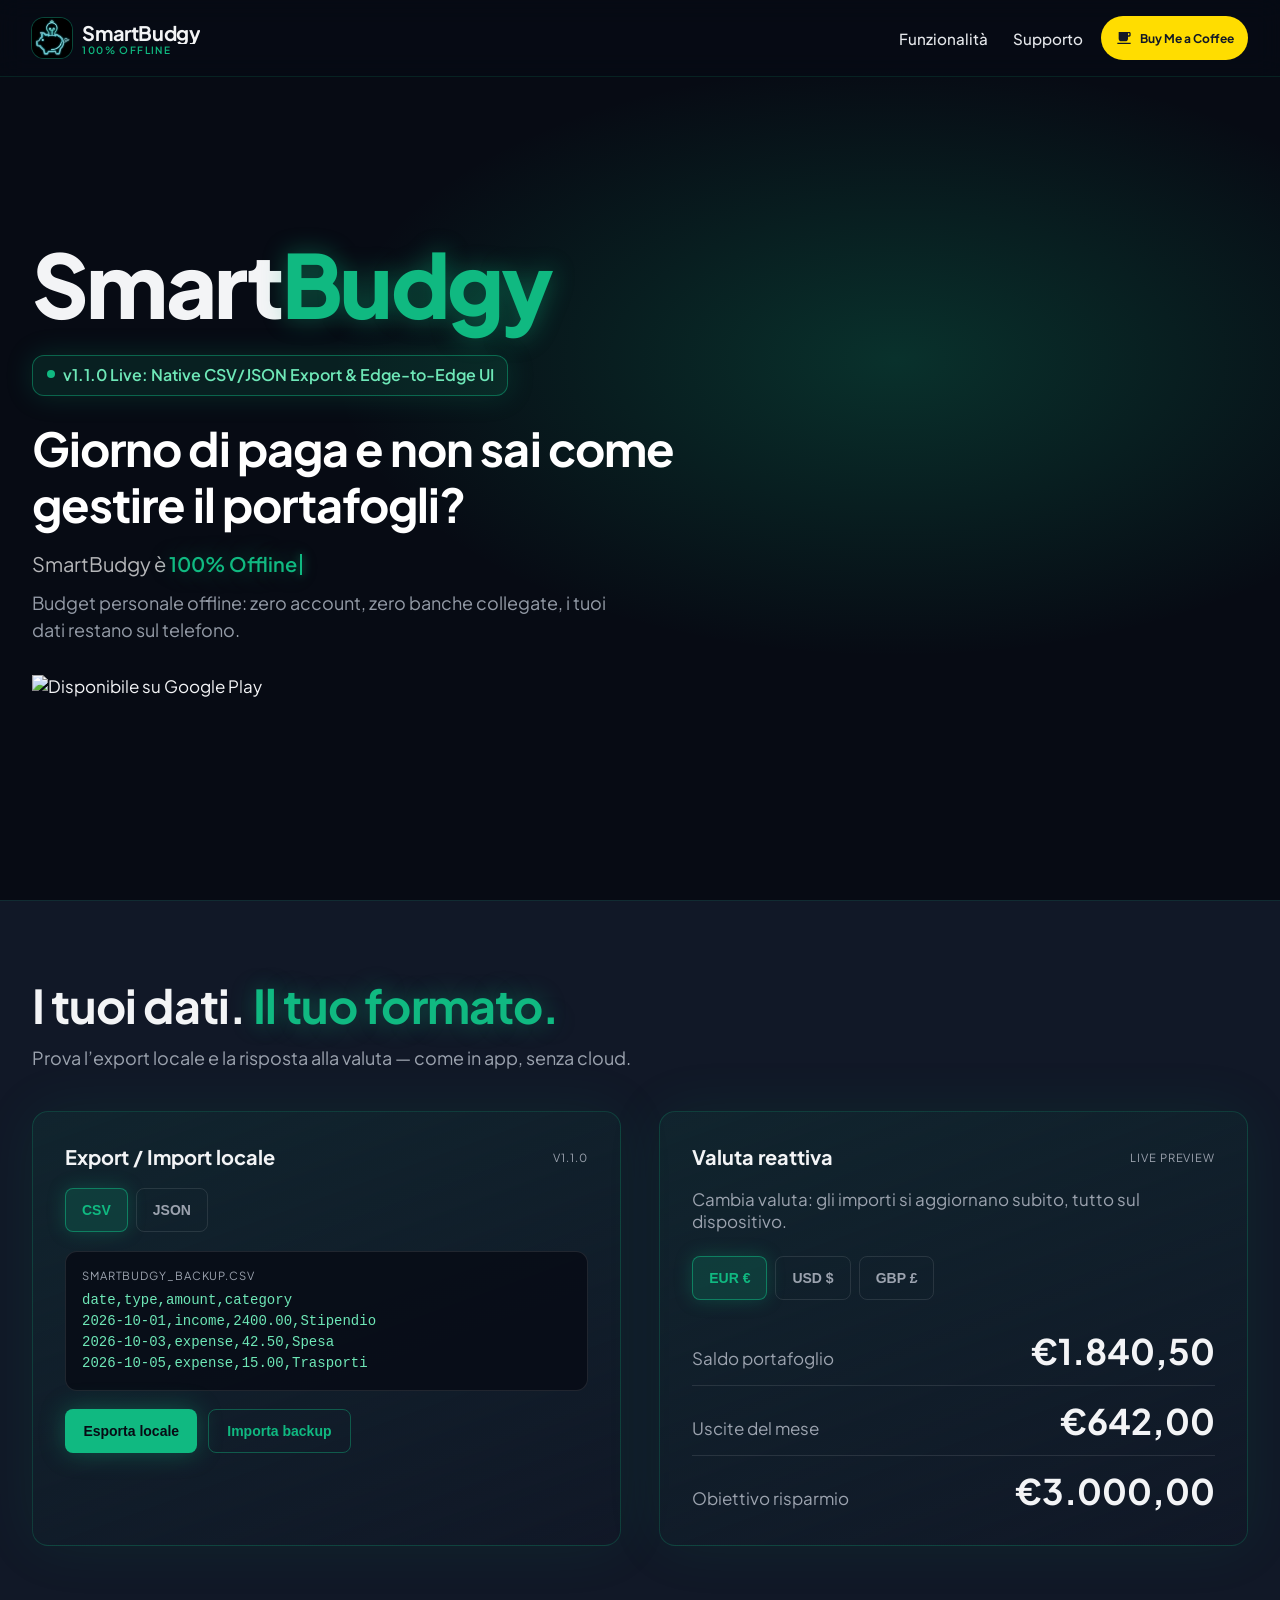
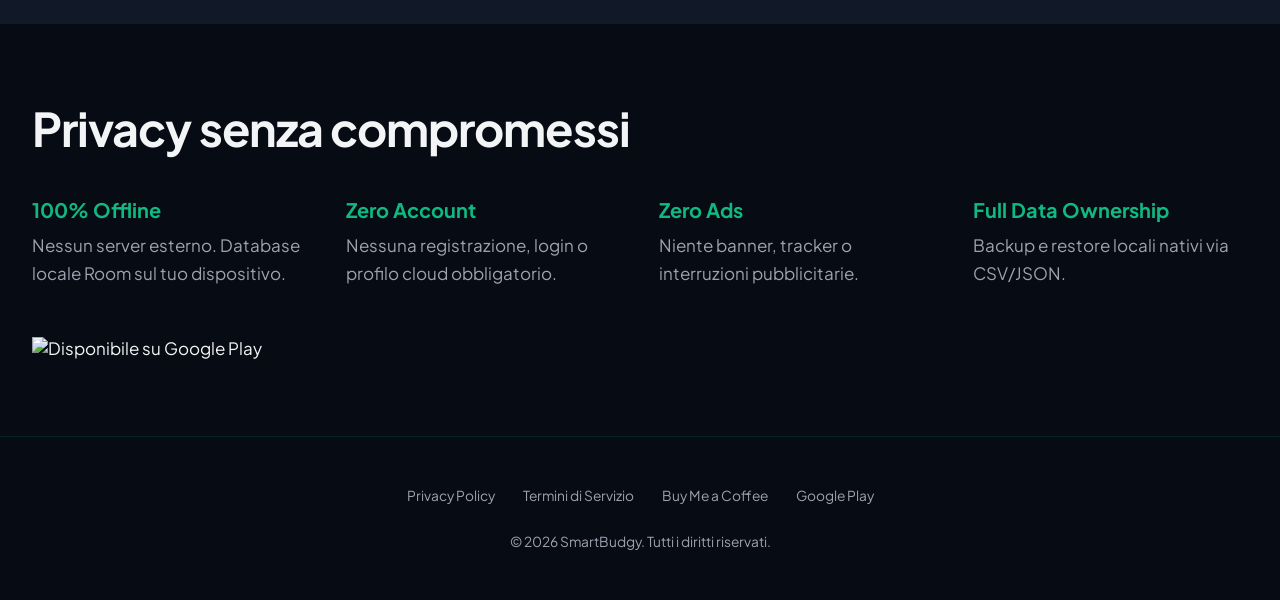
==== commit 0921f47f: "Harden full-site fluid responsive layout Add clamp-based typography/spacing, auto-fit grids, overflo" ====
--- a/index.html
+++ b/index.html
@@ -24,28 +24,8 @@
     <link rel="preconnect" href="https://fonts.gstatic.com" crossorigin>
     <link href="https://fonts.googleapis.com/css2?family=Plus+Jakarta+Sans:wght@400;500;600;700;800&display=swap" rel="stylesheet">
     <link rel="stylesheet" href="css/site.css">
-    <script src="https://cdn.tailwindcss.com"></script>
-    <script>
-        tailwind.config = {
-            theme: {
-                extend: {
-                    colors: {
-                        neon: '#10B981',
-                        neonBright: '#34D399',
-                        neonGlow: '#6EE7B7',
-                        ink: '#070B14',
-                        panel: '#111827',
-                        mist: '#9CA3AF',
-                    },
-                    fontFamily: {
-                        ui: ['"Plus Jakarta Sans"', 'system-ui', 'sans-serif'],
-                    }
-                }
-            }
-        }
-    </script>
 </head>
-<body class="font-ui">
+<body>
 
     <div class="hero-shell">
         <div class="hero-media" aria-hidden="true">
@@ -85,110 +65,104 @@
             </div>
         </header>
 
-        <div class="relative z-10 flex-1 w-full max-w-7xl mx-auto px-4 sm:px-6 lg:px-8 flex flex-col justify-center py-14 sm:py-16 lg:py-20">
-            <div class="max-w-3xl">
-                <p class="brand-mark text-5xl sm:text-6xl lg:text-7xl xl:text-8xl font-extrabold tracking-tight leading-none mb-6">
+        <div class="hero-content">
+            <div class="hero-copy">
+                <p class="brand-mark">
                     Smart<span class="neon-text">Budgy</span>
                 </p>
 
-                <div class="inline-flex max-w-full mb-6">
-                    <span class="neon-badge inline-flex items-center gap-2 px-4 py-2 rounded-xl text-sm sm:text-base font-semibold tracking-tight">
-                        <span class="shrink-0 w-2 h-2 rounded-full bg-neon animate-pulse" aria-hidden="true"></span>
-                        <span class="leading-snug">v1.1.0 Live: Native CSV/JSON Export &amp; Edge-to-Edge UI</span>
-                    </span>
-                </div>
-
-                <h1 class="headline-anim text-3xl sm:text-4xl lg:text-5xl font-bold leading-tight tracking-tight text-white mb-5">
+                <span class="neon-badge">
+                    <span class="shrink-0 w-2 h-2 rounded-full bg-neon animate-pulse" style="width:0.5rem;height:0.5rem;border-radius:9999px;background:var(--emerald);flex-shrink:0;margin-top:0.35rem;" aria-hidden="true"></span>
+                    <span>v1.1.0 Live: Native CSV/JSON Export &amp; Edge-to-Edge UI</span>
+                </span>
+
+                <h1 class="hero-headline headline-anim">
                     Giorno di paga e non sai come gestire il portafogli?
                 </h1>
 
-                <p class="cta-anim text-lg sm:text-xl text-mist max-w-2xl mb-3">
-                    <span class="text-white/70">SmartBudgy è </span>
-                    <span id="typed-text" class="neon-text font-semibold" aria-live="polite">100% Offline</span><span class="typing-caret" aria-hidden="true"></span>
+                <p class="hero-sub cta-anim">
+                    <span style="color:rgba(255,255,255,0.7);">SmartBudgy è </span>
+                    <span id="typed-text" class="neon-text" style="font-weight:600;" aria-live="polite">100% Offline</span><span class="typing-caret" aria-hidden="true"></span>
                 </p>
-                <p class="cta-anim text-base sm:text-lg text-mist/90 max-w-xl mb-8">
+                <p class="hero-lead cta-anim">
                     Budget personale offline: zero account, zero banche collegate, i tuoi dati restano sul telefono.
                 </p>
 
-                <div class="cta-anim flex flex-wrap items-center gap-4">
+                <div class="hero-cta cta-anim">
                     <a href="https://play.google.com/store/apps/details?id=com.alessiocammarino.smartbudgy"
                        target="_blank" rel="noopener noreferrer"
-                       class="inline-block transition transform hover:scale-105 neon-ring rounded-lg"
+                       class="neon-ring"
+                       style="display:inline-block;border-radius:0.5rem;"
                        aria-label="Scarica SmartBudgy su Google Play">
                         <img src="https://play.google.com/intl/en_us/badges/static/images/badges/it_badge_web_generic.png"
-                             alt="Disponibile su Google Play"
-                             class="h-14 sm:h-16">
+                             alt="Disponibile su Google Play">
                     </a>
                 </div>
             </div>
         </div>
     </div>
 
-    <section class="relative z-10 w-full border-t border-neon/15 bg-panel" aria-labelledby="showcase-heading">
-        <div class="w-full max-w-7xl mx-auto px-4 sm:px-6 lg:px-8 py-16 sm:py-20">
-            <div class="max-w-2xl mb-10">
-                <h2 id="showcase-heading" class="text-3xl sm:text-4xl font-bold tracking-tight mb-3">
+    <section class="section-block bg-panel" aria-labelledby="showcase-heading">
+        <div class="section-inner">
+            <div style="max-width:min(40rem,100%);margin-bottom:clamp(1.5rem,4vw,2.5rem);">
+                <h2 id="showcase-heading" class="section-title">
                     I tuoi dati. <span class="neon-text">Il tuo formato.</span>
                 </h2>
-                <p class="text-mist text-lg">
+                <p class="mist" style="font-size:clamp(1rem,0.95rem + 0.4vw,1.125rem);margin:0;line-height:1.5;">
                     Prova l’export locale e la risposta alla valuta — come in app, senza cloud.
                 </p>
             </div>
 
-            <div class="grid grid-cols-1 lg:grid-cols-2 gap-8 lg:gap-10">
-                <div class="showcase-panel rounded-2xl p-6 sm:p-8">
-                    <div class="flex items-center justify-between gap-3 mb-5">
-                        <h3 class="text-xl font-bold">Export / Import locale</h3>
-                        <span class="text-xs uppercase tracking-wider text-neon/80">v1.1.0</span>
-                    </div>
-
-                    <div class="flex flex-wrap gap-2 mb-5" role="group" aria-label="Formato export">
-                        <button type="button" data-format="csv" class="format-chip chip-active px-4 py-2 rounded-lg text-sm font-semibold border border-white/10 transition">CSV</button>
-                        <button type="button" data-format="json" class="format-chip px-4 py-2 rounded-lg text-sm font-semibold border border-white/10 text-mist hover:text-white transition">JSON</button>
-                    </div>
-
-                    <div class="rounded-xl bg-ink/80 border border-white/10 p-4 mb-5 min-h-[140px]">
-                        <div class="text-[11px] uppercase tracking-wider text-mist mb-2" id="export-filename">smartbudgy_backup.csv</div>
-                        <div id="export-preview" class="export-preview text-sm text-neonGlow leading-relaxed"></div>
-                    </div>
-
-                    <div class="flex flex-wrap gap-3">
-                        <button type="button" id="btn-export" class="px-5 py-2.5 rounded-lg bg-neon text-ink font-bold text-sm hover:bg-neonBright transition shadow-[0_0_24px_rgba(16,185,129,0.35)]">
-                            Esporta locale
-                        </button>
-                        <button type="button" id="btn-import" class="px-5 py-2.5 rounded-lg border border-neon/40 text-neon font-bold text-sm hover:bg-neon/10 transition">
-                            Importa backup
-                        </button>
-                    </div>
-                    <p id="export-status" class="mt-4 text-sm text-mist min-h-[1.25rem]" role="status" aria-live="polite"></p>
-                </div>
-
-                <div class="showcase-panel rounded-2xl p-6 sm:p-8">
-                    <div class="flex items-center justify-between gap-3 mb-5">
-                        <h3 class="text-xl font-bold">Valuta reattiva</h3>
-                        <span class="text-xs uppercase tracking-wider text-neon/80">Live preview</span>
-                    </div>
-
-                    <p class="text-mist mb-6">Cambia valuta: gli importi si aggiornano subito, tutto sul dispositivo.</p>
-
-                    <div class="flex flex-wrap gap-2 mb-8" role="group" aria-label="Seleziona valuta">
-                        <button type="button" data-currency="EUR" class="currency-chip chip-active px-4 py-2 rounded-lg text-sm font-semibold border border-white/10 transition">EUR €</button>
-                        <button type="button" data-currency="USD" class="currency-chip px-4 py-2 rounded-lg text-sm font-semibold border border-white/10 text-mist hover:text-white transition">USD $</button>
-                        <button type="button" data-currency="GBP" class="currency-chip px-4 py-2 rounded-lg text-sm font-semibold border border-white/10 text-mist hover:text-white transition">GBP £</button>
-                    </div>
-
-                    <div class="space-y-4">
-                        <div class="flex items-baseline justify-between gap-4 border-b border-white/10 pb-3">
-                            <span class="text-mist">Saldo portafoglio</span>
-                            <span class="amount-pulse text-3xl sm:text-4xl font-bold" data-amount="1840.50">€1.840,50</span>
+            <div class="showcase-grid">
+                <div class="showcase-panel">
+                    <div style="display:flex;flex-wrap:wrap;align-items:center;justify-content:space-between;gap:0.5rem 1rem;margin-bottom:1.15rem;">
+                        <h3>Export / Import locale</h3>
+                        <span class="mist" style="font-size:0.7rem;text-transform:uppercase;letter-spacing:0.08em;">v1.1.0</span>
+                    </div>
+
+                    <div class="chip-row" style="margin-bottom:1.15rem;" role="group" aria-label="Formato export">
+                        <button type="button" data-format="csv" class="format-chip chip-active">CSV</button>
+                        <button type="button" data-format="json" class="format-chip">JSON</button>
+                    </div>
+
+                    <div class="export-preview-shell">
+                        <div class="mist" style="font-size:0.7rem;text-transform:uppercase;letter-spacing:0.08em;margin-bottom:0.5rem;" id="export-filename">smartbudgy_backup.csv</div>
+                        <pre id="export-preview" class="export-preview"></pre>
+                    </div>
+
+                    <div class="action-row">
+                        <button type="button" id="btn-export">Esporta locale</button>
+                        <button type="button" id="btn-import">Importa backup</button>
+                    </div>
+                    <p id="export-status" class="mist" style="margin:1rem 0 0;font-size:0.875rem;min-height:1.25rem;" role="status" aria-live="polite"></p>
+                </div>
+
+                <div class="showcase-panel">
+                    <div style="display:flex;flex-wrap:wrap;align-items:center;justify-content:space-between;gap:0.5rem 1rem;margin-bottom:1.15rem;">
+                        <h3>Valuta reattiva</h3>
+                        <span class="mist" style="font-size:0.7rem;text-transform:uppercase;letter-spacing:0.08em;">Live preview</span>
+                    </div>
+
+                    <p class="mist" style="margin:0 0 1.5rem;">Cambia valuta: gli importi si aggiornano subito, tutto sul dispositivo.</p>
+
+                    <div class="chip-row" style="margin-bottom:1.75rem;" role="group" aria-label="Seleziona valuta">
+                        <button type="button" data-currency="EUR" class="currency-chip chip-active">EUR €</button>
+                        <button type="button" data-currency="USD" class="currency-chip">USD $</button>
+                        <button type="button" data-currency="GBP" class="currency-chip">GBP £</button>
+                    </div>
+
+                    <div>
+                        <div class="amount-row">
+                            <span class="mist">Saldo portafoglio</span>
+                            <span class="amount-pulse" data-amount="1840.50">€1.840,50</span>
                         </div>
-                        <div class="flex items-baseline justify-between gap-4 border-b border-white/10 pb-3">
-                            <span class="text-mist">Uscite del mese</span>
-                            <span class="amount-pulse text-2xl font-bold" data-amount="642.00">€642,00</span>
+                        <div class="amount-row">
+                            <span class="mist">Uscite del mese</span>
+                            <span class="amount-pulse" data-amount="642.00">€642,00</span>
                         </div>
-                        <div class="flex items-baseline justify-between gap-4">
-                            <span class="text-mist">Obiettivo risparmio</span>
-                            <span class="amount-pulse text-2xl font-bold" data-amount="3000.00">€3.000,00</span>
+                        <div class="amount-row">
+                            <span class="mist">Obiettivo risparmio</span>
+                            <span class="amount-pulse" data-amount="3000.00">€3.000,00</span>
                         </div>
                     </div>
                 </div>
@@ -196,38 +170,38 @@
         </div>
     </section>
 
-    <section class="w-full border-t border-neon/10 bg-ink py-16">
-        <div class="w-full max-w-7xl mx-auto px-4 sm:px-6 lg:px-8">
-            <h2 class="text-2xl sm:text-3xl font-bold mb-10 tracking-tight">
+    <section class="section-block bg-ink">
+        <div class="section-inner">
+            <h2 class="section-title" style="margin-bottom:clamp(1.5rem,4vw,2.5rem);">
                 Privacy senza compromessi
             </h2>
-            <div class="grid grid-cols-1 sm:grid-cols-2 lg:grid-cols-4 gap-8 sm:gap-10">
+            <div class="trust-grid">
                 <div>
-                    <h3 class="text-lg font-bold text-neon mb-2">100% Offline</h3>
-                    <p class="text-mist leading-relaxed">Nessun server esterno. Database locale Room sul tuo dispositivo.</p>
+                    <h3>100% Offline</h3>
+                    <p>Nessun server esterno. Database locale Room sul tuo dispositivo.</p>
                 </div>
                 <div>
-                    <h3 class="text-lg font-bold text-neon mb-2">Zero Account</h3>
-                    <p class="text-mist leading-relaxed">Nessuna registrazione, login o profilo cloud obbligatorio.</p>
+                    <h3>Zero Account</h3>
+                    <p>Nessuna registrazione, login o profilo cloud obbligatorio.</p>
                 </div>
                 <div>
-                    <h3 class="text-lg font-bold text-neon mb-2">Zero Ads</h3>
-                    <p class="text-mist leading-relaxed">Niente banner, tracker o interruzioni pubblicitarie.</p>
+                    <h3>Zero Ads</h3>
+                    <p>Niente banner, tracker o interruzioni pubblicitarie.</p>
                 </div>
                 <div>
-                    <h3 class="text-lg font-bold text-neon mb-2">Full Data Ownership</h3>
-                    <p class="text-mist leading-relaxed">Backup e restore locali nativi via CSV/JSON.</p>
-                </div>
-            </div>
-
-            <div class="mt-12">
+                    <h3>Full Data Ownership</h3>
+                    <p>Backup e restore locali nativi via CSV/JSON.</p>
+                </div>
+            </div>
+
+            <div style="margin-top:clamp(2rem,5vw,3rem);">
                 <a href="https://play.google.com/store/apps/details?id=com.alessiocammarino.smartbudgy"
                    target="_blank" rel="noopener noreferrer"
-                   class="inline-block transition transform hover:scale-105 neon-ring rounded-lg"
+                   class="neon-ring hero-cta"
+                   style="display:inline-block;border-radius:0.5rem;"
                    aria-label="Scarica SmartBudgy su Google Play">
                     <img src="https://play.google.com/intl/en_us/badges/static/images/badges/it_badge_web_generic.png"
-                         alt="Disponibile su Google Play"
-                         class="h-14 sm:h-16">
+                         alt="Disponibile su Google Play">
                 </a>
             </div>
         </div>
--- a/css/site.css
+++ b/css/site.css
@@ -1,4 +1,5 @@
-/* SmartBudgy shared design system — dark slate + emerald #10B981 */
+/* SmartBudgy shared design system — dark slate + emerald #10B981
+   Fully fluid / responsive across phones → desktop */
 
 :root {
     --emerald: #10B981;
@@ -11,18 +12,20 @@
     --mist: #9CA3AF;
     --text: #F3F4F6;
     --border: rgba(16, 185, 129, 0.14);
-    --container: 80rem; /* ~max-w-7xl */
-    --pad-x: 1rem;
+    --container: 80rem;
+    --pad-x: clamp(1rem, 4vw, 2rem);
+    --pad-y: clamp(1.25rem, 4vw, 3rem);
+    --section-y: clamp(2.5rem, 6vw, 5rem);
+    --touch: 2.75rem; /* ~44px */
     --font-ui: "Plus Jakarta Sans", system-ui, -apple-system, "Segoe UI", sans-serif;
     --font-legal: "Merriweather", Georgia, "Times New Roman", serif;
-}
-
-@media (min-width: 640px) {
-    :root { --pad-x: 1.5rem; }
-}
-
-@media (min-width: 1024px) {
-    :root { --pad-x: 2rem; }
+    --fs-body: clamp(0.95rem, 0.9rem + 0.25vw, 1.0625rem);
+    --fs-small: clamp(0.75rem, 0.7rem + 0.2vw, 0.875rem);
+    --fs-h1: clamp(1.5rem, 1.15rem + 2.2vw, 3rem);
+    --fs-h2: clamp(1.2rem, 1.05rem + 1vw, 1.75rem);
+    --fs-h3: clamp(1.05rem, 0.98rem + 0.5vw, 1.25rem);
+    --fs-brand: clamp(2.25rem, 1.4rem + 5.5vw, 5.5rem);
+    --fs-hero: clamp(1.35rem, 1rem + 2.4vw, 3rem);
 }
 
 *,
@@ -32,24 +35,61 @@
 html {
     color-scheme: dark;
     scroll-behavior: smooth;
+    max-width: 100%;
+    overflow-x: hidden;
+    -webkit-text-size-adjust: 100%;
+    text-size-adjust: 100%;
 }
 
 body {
     margin: 0;
     min-height: 100vh;
+    min-height: 100dvh;
+    max-width: 100%;
     display: flex;
     flex-direction: column;
     font-family: var(--font-ui);
+    font-size: var(--fs-body);
     background: var(--ink-deep);
     color: var(--text);
     overflow-x: hidden;
     -webkit-font-smoothing: antialiased;
-}
-
-img { max-width: 100%; height: auto; }
+    word-wrap: break-word;
+    overflow-wrap: anywhere;
+}
+
+img,
+video,
+svg {
+    max-width: 100%;
+    height: auto;
+    display: inline-block;
+    vertical-align: middle;
+}
 
 a { color: inherit; text-decoration: none; }
 a:hover { color: var(--emerald); }
+
+button,
+.nav-toggle,
+.nav-coffee,
+.btn-emerald,
+.format-chip,
+.currency-chip,
+#btn-export,
+#btn-import {
+    min-height: var(--touch);
+    touch-action: manipulation;
+    -webkit-tap-highlight-color: rgba(16, 185, 129, 0.2);
+}
+
+/* Readable wrapping for long tokens / URLs */
+p, h1, h2, h3, h4, li, span, summary, label, td, th, a {
+    overflow-wrap: anywhere;
+    word-break: normal;
+    hyphens: auto;
+    -webkit-hyphens: auto;
+}
 
 .site-container {
     width: 100%;
@@ -60,12 +100,16 @@
 
 /* —— Header / Nav —— */
 .site-header {
+    position: -webkit-sticky;
     position: sticky;
     top: 0;
     z-index: 40;
+    -webkit-backdrop-filter: blur(12px);
     backdrop-filter: blur(12px);
     background: rgba(7, 11, 20, 0.72);
     border-bottom: 1px solid var(--border);
+    width: 100%;
+    max-width: 100%;
 }
 
 .site-header.is-hero {
@@ -75,17 +119,21 @@
 
 .site-nav {
     display: flex;
+    flex-wrap: wrap;
     align-items: center;
     justify-content: space-between;
-    gap: 1rem;
-    padding-block: 1rem;
+    gap: 0.75rem;
+    padding-block: clamp(0.75rem, 2vw, 1rem);
+    min-width: 0;
 }
 
 .brand {
     display: flex;
     align-items: center;
-    gap: 0.75rem;
-    min-width: 0;
+    gap: 0.65rem;
+    min-width: 0;
+    flex: 1 1 auto;
+    max-width: calc(100% - 6.5rem);
 }
 
 .brand:hover { color: inherit; opacity: 0.92; }
@@ -103,36 +151,49 @@
     display: flex;
     flex-direction: column;
     min-width: 0;
+    overflow: hidden;
 }
 
 .brand-name {
-    font-size: 1.25rem;
+    font-size: clamp(1.05rem, 0.95rem + 0.5vw, 1.25rem);
     font-weight: 700;
     letter-spacing: -0.02em;
-    line-height: 1.1;
+    line-height: 1.15;
+    white-space: nowrap;
+    overflow: hidden;
+    text-overflow: ellipsis;
 }
 
 .brand-tag {
     font-size: 0.625rem;
     font-weight: 600;
     text-transform: uppercase;
-    letter-spacing: 0.18em;
-    color: var(--emerald);
+    letter-spacing: 0.14em;
+    color: var(--emerald);
+    white-space: nowrap;
 }
 
 .nav-actions {
     display: flex;
-    align-items: center;
-    gap: 0.75rem;
+    flex-wrap: wrap;
+    align-items: center;
+    justify-content: flex-end;
+    gap: 0.5rem;
+    flex: 0 0 auto;
 }
 
 .nav-links {
     display: none;
     align-items: center;
-    gap: 1.5rem;
+    flex-wrap: wrap;
+    gap: 0.25rem 1.25rem;
 }
 
 .nav-links a {
+    display: inline-flex;
+    align-items: center;
+    min-height: var(--touch);
+    padding: 0.35rem 0.15rem;
     font-size: 0.95rem;
     font-weight: 500;
     color: #E5E7EB;
@@ -147,10 +208,12 @@
 .nav-coffee {
     display: inline-flex;
     align-items: center;
+    justify-content: center;
     gap: 0.5rem;
     background: #FFDD00;
     color: #111827 !important;
-    padding: 0.375rem 0.875rem;
+    padding: 0.5rem 0.9rem;
+    min-height: var(--touch);
     border-radius: 9999px;
     font-size: 0.75rem;
     font-weight: 700;
@@ -165,8 +228,9 @@
     display: inline-flex;
     align-items: center;
     justify-content: center;
-    width: 2.5rem;
-    height: 2.5rem;
+    width: var(--touch);
+    height: var(--touch);
+    min-width: var(--touch);
     border-radius: 0.75rem;
     border: 1px solid var(--border);
     background: rgba(16, 185, 129, 0.08);
@@ -189,14 +253,16 @@
     display: none;
     border-top: 1px solid var(--border);
     background: rgba(7, 11, 20, 0.96);
-    padding: 0.75rem var(--pad-x) 1rem;
+    padding: 0.5rem var(--pad-x) 0.75rem;
 }
 
 .nav-drawer.is-open { display: block; }
 
 .nav-drawer a {
-    display: block;
-    padding: 0.75rem 0.25rem;
+    display: flex;
+    align-items: center;
+    min-height: var(--touch);
+    padding: 0.65rem 0.25rem;
     font-weight: 500;
     color: #E5E7EB;
     border-bottom: 1px solid rgba(255, 255, 255, 0.06);
@@ -212,11 +278,12 @@
     .nav-toggle { display: none; }
     .nav-drawer,
     .nav-drawer.is-open { display: none !important; }
+    .brand { max-width: none; }
 }
 
 @media (min-width: 768px) {
     .nav-coffee-label { display: inline; }
-    .nav-actions { gap: 1.25rem; }
+    .nav-actions { gap: 1rem; }
 }
 
 /* —— Footer —— */
@@ -224,9 +291,9 @@
     width: 100%;
     max-width: var(--container);
     margin: auto auto 0;
-    padding: 2rem var(--pad-x);
+    padding: clamp(1.5rem, 4vw, 2.25rem) var(--pad-x);
     text-align: center;
-    font-size: 0.875rem;
+    font-size: var(--fs-small);
     color: var(--mist);
     border-top: 1px solid var(--border);
 }
@@ -235,11 +302,16 @@
     display: flex;
     flex-wrap: wrap;
     justify-content: center;
-    gap: 1rem 1.5rem;
+    align-items: center;
+    gap: 0.35rem 0.75rem;
     margin-bottom: 1rem;
 }
 
 .site-footer-links a {
+    display: inline-flex;
+    align-items: center;
+    min-height: var(--touch);
+    padding: 0.35rem 0.5rem;
     transition: color 0.2s ease;
 }
 
@@ -254,26 +326,28 @@
     width: 100%;
     max-width: var(--container);
     margin-inline: auto;
-    padding: 3rem var(--pad-x);
+    padding: var(--section-y) var(--pad-x);
+    min-width: 0;
 }
 
 .page-main--narrow {
-    max-width: 56rem;
+    max-width: min(56rem, 100%);
 }
 
 .page-title {
-    font-size: clamp(1.875rem, 4vw, 3rem);
+    font-size: var(--fs-h1);
     font-weight: 700;
     letter-spacing: -0.02em;
-    line-height: 1.15;
+    line-height: 1.2;
     margin: 0 0 0.75rem;
     color: var(--emerald);
+    max-width: 100%;
 }
 
 .page-meta {
     color: var(--mist);
-    margin: 0 0 2.5rem;
-    font-size: 0.95rem;
+    margin: 0 0 clamp(1.5rem, 4vw, 2.5rem);
+    font-size: var(--fs-small);
 }
 
 .emerald { color: var(--emerald); }
@@ -282,18 +356,20 @@
 /* Legal / serif body */
 body.page-legal .legal-body {
     font-family: var(--font-legal);
-    font-size: 1.0625rem;
-    line-height: 1.85;
+    font-size: clamp(0.98rem, 0.92rem + 0.3vw, 1.0625rem);
+    line-height: 1.8;
     color: #D1D5DB;
+    max-width: 100%;
 }
 
 body.page-legal .legal-body h2 {
     font-family: var(--font-ui);
-    font-size: 1.35rem;
+    font-size: var(--fs-h2);
     font-weight: 700;
     color: var(--emerald);
     margin: 0 0 0.85rem;
     letter-spacing: -0.01em;
+    line-height: 1.25;
 }
 
 body.page-legal .legal-body h1.page-title,
@@ -302,22 +378,25 @@
 }
 
 body.page-legal .legal-body section {
-    margin-bottom: 2.25rem;
+    margin-bottom: clamp(1.5rem, 4vw, 2.25rem);
 }
 
 body.page-legal .legal-body p { margin: 0 0 1rem; }
 body.page-legal .legal-body ul {
     margin: 0 0 1rem;
-    padding-left: 1.35rem;
+    padding-left: 1.25rem;
 }
 body.page-legal .legal-body li { margin-bottom: 0.4rem; }
 body.page-legal .legal-body strong { color: #F9FAFB; font-weight: 700; }
+body.page-legal .legal-body a {
+    word-break: break-all;
+}
 
 .legal-callout {
     background: rgba(16, 185, 129, 0.08);
     border: 1px solid rgba(16, 185, 129, 0.22);
     border-radius: 0.9rem;
-    padding: 1.25rem 1.5rem;
+    padding: clamp(1rem, 3vw, 1.5rem);
 }
 
 .legal-callout a {
@@ -329,28 +408,22 @@
 /* Features / support UI panels */
 .feature-grid {
     display: grid;
-    grid-template-columns: 1fr;
-    gap: 1.5rem;
-}
-
-@media (min-width: 768px) {
-    .feature-grid { grid-template-columns: repeat(2, 1fr); }
-}
-
-@media (min-width: 1024px) {
-    .feature-grid { grid-template-columns: repeat(3, 1fr); }
+    grid-template-columns: repeat(auto-fit, minmax(min(100%, 16rem), 1fr));
+    gap: clamp(1rem, 3vw, 1.75rem);
 }
 
 .feature-item {
-    padding: 1.5rem 0;
+    padding: clamp(1rem, 3vw, 1.5rem) 0;
     border-top: 1px solid var(--border);
+    min-width: 0;
 }
 
 .feature-item h3 {
     margin: 0 0 0.5rem;
-    font-size: 1.15rem;
-    font-weight: 700;
-    color: var(--emerald);
+    font-size: var(--fs-h3);
+    font-weight: 700;
+    color: var(--emerald);
+    line-height: 1.3;
 }
 
 .feature-item p {
@@ -364,6 +437,7 @@
     border-radius: 0.75rem;
     background: rgba(17, 24, 39, 0.85);
     margin-bottom: 0.75rem;
+    min-width: 0;
 }
 
 .kb-details summary {
@@ -371,18 +445,30 @@
     cursor: pointer;
     display: flex;
     justify-content: space-between;
-    align-items: center;
-    gap: 1rem;
-    padding: 1.15rem 1.25rem;
-    font-size: 1.05rem;
+    align-items: flex-start;
+    gap: 0.75rem;
+    padding: clamp(0.9rem, 2.5vw, 1.15rem) clamp(0.9rem, 2.5vw, 1.25rem);
+    min-height: var(--touch);
+    font-size: clamp(0.95rem, 0.9rem + 0.3vw, 1.05rem);
     font-weight: 600;
+    line-height: 1.35;
+}
+
+.kb-details summary > span {
+    flex: 1 1 auto;
+    min-width: 0;
+}
+
+.kb-details summary > svg {
+    flex-shrink: 0;
+    margin-top: 0.15rem;
 }
 
 .kb-details summary::-webkit-details-marker { display: none; }
 
 .kb-details .kb-body {
     color: var(--mist);
-    padding: 0 1.25rem 1.25rem;
+    padding: 0 clamp(0.9rem, 2.5vw, 1.25rem) clamp(0.9rem, 2.5vw, 1.25rem);
     border-top: 1px solid rgba(255, 255, 255, 0.06);
     margin-top: 0.25rem;
     padding-top: 1rem;
@@ -391,29 +477,34 @@
 
 .kb-section-title {
     display: flex;
+    flex-wrap: wrap;
     align-items: center;
     gap: 0.5rem;
     color: var(--emerald);
-    font-size: 1.35rem;
+    font-size: var(--fs-h2);
     font-weight: 700;
     margin: 0 0 1.25rem;
+    line-height: 1.25;
 }
 
 .contact-panel {
-    margin-top: 3rem;
+    margin-top: clamp(2rem, 5vw, 3rem);
     text-align: center;
-    padding: 2rem 1.5rem;
+    padding: clamp(1.25rem, 4vw, 2rem);
     border-radius: 1rem;
     border: 1px solid rgba(16, 185, 129, 0.22);
     background: rgba(16, 185, 129, 0.08);
 }
 
 .btn-emerald {
-    display: inline-block;
+    display: inline-flex;
+    align-items: center;
+    justify-content: center;
     background: var(--emerald);
     color: #06281f !important;
     font-weight: 700;
-    padding: 0.75rem 1.75rem;
+    padding: 0.75rem 1.5rem;
+    min-height: var(--touch);
     border-radius: 9999px;
     transition: background 0.2s ease, transform 0.2s ease;
 }
@@ -424,19 +515,22 @@
     transform: translateY(-1px);
 }
 
-/* —— Index hero (page-specific helpers) —— */
+/* —— Index hero —— */
 .hero-shell {
     min-height: 100svh;
+    min-height: 100dvh;
     position: relative;
     display: flex;
     flex-direction: column;
     overflow: hidden;
+    max-width: 100%;
 }
 
 .hero-media {
     position: absolute;
     inset: 0;
     z-index: 0;
+    overflow: hidden;
 }
 
 .hero-media video {
@@ -457,17 +551,86 @@
         linear-gradient(to top, rgba(7, 11, 20, 0.95) 0%, transparent 45%);
 }
 
+.hero-content {
+    position: relative;
+    z-index: 10;
+    flex: 1;
+    width: 100%;
+    max-width: var(--container);
+    margin-inline: auto;
+    padding: clamp(2rem, 6vw, 5rem) var(--pad-x);
+    display: flex;
+    flex-direction: column;
+    justify-content: center;
+    min-width: 0;
+}
+
+.hero-copy {
+    max-width: min(48rem, 100%);
+    min-width: 0;
+}
+
+.brand-mark {
+    font-size: var(--fs-brand);
+    font-weight: 800;
+    letter-spacing: -0.03em;
+    line-height: 1.05;
+    margin: 0 0 clamp(1rem, 3vw, 1.5rem);
+    max-width: 100%;
+}
+
+.hero-headline {
+    font-size: var(--fs-hero);
+    font-weight: 700;
+    letter-spacing: -0.02em;
+    line-height: 1.2;
+    color: #fff;
+    margin: 0 0 1.1rem;
+    max-width: 100%;
+}
+
+.hero-sub {
+    font-size: clamp(1rem, 0.92rem + 0.5vw, 1.25rem);
+    color: var(--mist);
+    margin: 0 0 0.65rem;
+    max-width: min(40rem, 100%);
+    line-height: 1.45;
+}
+
+.hero-lead {
+    font-size: clamp(0.95rem, 0.9rem + 0.35vw, 1.125rem);
+    color: rgba(156, 163, 175, 0.95);
+    margin: 0 0 clamp(1.5rem, 4vw, 2rem);
+    max-width: min(36rem, 100%);
+    line-height: 1.5;
+}
+
 .neon-text {
     color: var(--emerald);
     text-shadow: 0 0 24px rgba(16, 185, 129, 0.45);
 }
 
 .neon-badge {
+    display: inline-flex;
+    align-items: flex-start;
+    gap: 0.5rem;
+    max-width: 100%;
     border: 1px solid rgba(16, 185, 129, 0.45);
     background: rgba(16, 185, 129, 0.12);
     box-shadow: 0 0 28px rgba(16, 185, 129, 0.18);
     animation: badgeIn 0.7s ease-out both;
     color: var(--emerald-glow);
+    padding: 0.55rem 0.85rem;
+    border-radius: 0.75rem;
+    font-size: clamp(0.78rem, 0.72rem + 0.35vw, 1rem);
+    font-weight: 600;
+    line-height: 1.35;
+    margin-bottom: clamp(1rem, 3vw, 1.5rem);
+}
+
+.neon-badge > span:last-child {
+    min-width: 0;
+    flex: 1 1 auto;
 }
 
 .neon-ring:focus-visible {
@@ -495,10 +658,85 @@
 .headline-anim { animation-delay: 0.08s; }
 .cta-anim { animation-delay: 0.16s; }
 
+.hero-cta {
+    display: flex;
+    flex-wrap: wrap;
+    align-items: center;
+    gap: 0.75rem;
+}
+
+.hero-cta a img {
+    height: clamp(3rem, 8vw, 4rem);
+    width: auto;
+}
+
+/* Showcase */
+.section-block {
+    width: 100%;
+    max-width: 100%;
+    border-top: 1px solid rgba(16, 185, 129, 0.12);
+}
+
+.section-inner {
+    width: 100%;
+    max-width: var(--container);
+    margin-inline: auto;
+    padding: var(--section-y) var(--pad-x);
+    min-width: 0;
+}
+
+.section-title {
+    font-size: var(--fs-h1);
+    font-weight: 700;
+    letter-spacing: -0.02em;
+    line-height: 1.2;
+    margin: 0 0 0.65rem;
+    max-width: 100%;
+}
+
+.showcase-grid {
+    display: grid;
+    grid-template-columns: repeat(auto-fit, minmax(min(100%, 18rem), 1fr));
+    gap: clamp(1.25rem, 3vw, 2.5rem);
+}
+
 .showcase-panel {
     background: linear-gradient(160deg, rgba(16, 185, 129, 0.08), rgba(17, 24, 39, 0.95));
     border: 1px solid rgba(16, 185, 129, 0.22);
     box-shadow: 0 0 60px rgba(16, 185, 129, 0.08);
+    border-radius: 1rem;
+    padding: clamp(1.15rem, 3vw, 2rem);
+    min-width: 0;
+}
+
+.showcase-panel h3 {
+    font-size: var(--fs-h3);
+    font-weight: 700;
+    margin: 0;
+    line-height: 1.3;
+}
+
+.chip-row {
+    display: flex;
+    flex-wrap: wrap;
+    gap: 0.5rem;
+}
+
+.format-chip,
+.currency-chip {
+    display: inline-flex;
+    align-items: center;
+    justify-content: center;
+    min-height: var(--touch);
+    padding: 0.45rem 1rem;
+    border-radius: 0.5rem;
+    font-size: 0.875rem;
+    font-weight: 600;
+    border: 1px solid rgba(255, 255, 255, 0.1);
+    background: transparent;
+    color: var(--mist);
+    cursor: pointer;
+    transition: background 0.2s ease, color 0.2s ease, border-color 0.2s ease;
 }
 
 .chip-active {
@@ -508,11 +746,27 @@
     box-shadow: 0 0 18px rgba(16, 185, 129, 0.25);
 }
 
+.export-preview-shell {
+    border-radius: 0.75rem;
+    background: rgba(7, 11, 20, 0.8);
+    border: 1px solid rgba(255, 255, 255, 0.1);
+    padding: 1rem;
+    margin-bottom: 1.15rem;
+    min-width: 0;
+    overflow: auto;
+    -webkit-overflow-scrolling: touch;
+}
+
 .export-preview {
     font-family: ui-monospace, SFMono-Regular, Menlo, Monaco, Consolas, monospace;
     white-space: pre;
-    overflow: hidden;
+    overflow-x: auto;
+    max-width: 100%;
+    font-size: clamp(0.7rem, 0.65rem + 0.3vw, 0.875rem);
+    line-height: 1.5;
+    color: var(--emerald-glow);
     transition: opacity 0.35s ease, transform 0.35s ease;
+    margin: 0;
 }
 
 .export-preview.is-swap {
@@ -520,14 +774,95 @@
     transform: translateY(6px);
 }
 
+.action-row {
+    display: flex;
+    flex-wrap: wrap;
+    gap: 0.65rem;
+}
+
+#btn-export,
+#btn-import {
+    display: inline-flex;
+    align-items: center;
+    justify-content: center;
+    padding: 0.65rem 1.15rem;
+    border-radius: 0.5rem;
+    font-size: 0.875rem;
+    font-weight: 700;
+    cursor: pointer;
+    transition: background 0.2s ease, color 0.2s ease;
+}
+
+#btn-export {
+    background: var(--emerald);
+    color: var(--ink-deep);
+    border: none;
+    box-shadow: 0 0 24px rgba(16, 185, 129, 0.35);
+}
+
+#btn-export:hover { background: var(--emerald-bright); }
+
+#btn-import {
+    background: transparent;
+    color: var(--emerald);
+    border: 1px solid rgba(16, 185, 129, 0.4);
+}
+
+#btn-import:hover { background: rgba(16, 185, 129, 0.1); }
+
+.amount-row {
+    display: flex;
+    flex-wrap: wrap;
+    align-items: baseline;
+    justify-content: space-between;
+    gap: 0.5rem 1rem;
+    border-bottom: 1px solid rgba(255, 255, 255, 0.1);
+    padding-bottom: 0.75rem;
+    margin-bottom: 0.75rem;
+    min-width: 0;
+}
+
+.amount-row:last-child {
+    border-bottom: none;
+    margin-bottom: 0;
+    padding-bottom: 0;
+}
+
 .amount-pulse {
+    font-size: clamp(1.25rem, 1rem + 1.5vw, 2.25rem);
+    font-weight: 700;
     transition: transform 0.35s cubic-bezier(0.22, 1, 0.36, 1), color 0.35s ease;
+    min-width: 0;
+    text-align: right;
 }
 
 .amount-pulse.pop {
-    transform: scale(1.06);
-    color: var(--emerald);
-}
+    transform: scale(1.04);
+    color: var(--emerald);
+}
+
+.trust-grid {
+    display: grid;
+    grid-template-columns: repeat(auto-fit, minmax(min(100%, 12rem), 1fr));
+    gap: clamp(1.25rem, 3vw, 2.5rem);
+}
+
+.trust-grid h3 {
+    font-size: var(--fs-h3);
+    font-weight: 700;
+    color: var(--emerald);
+    margin: 0 0 0.5rem;
+    line-height: 1.3;
+}
+
+.trust-grid p {
+    margin: 0;
+    color: var(--mist);
+    line-height: 1.65;
+}
+
+.bg-panel { background: var(--panel); }
+.bg-ink { background: var(--ink-deep); }
 
 @keyframes blink {
     50% { opacity: 0; }
@@ -552,3 +887,10 @@
         animation: none !important;
     }
 }
+
+/* Very narrow phones (iPhone SE / 320px) */
+@media (max-width: 360px) {
+    .brand-tag { letter-spacing: 0.08em; }
+    .neon-badge { padding: 0.5rem 0.7rem; }
+    .showcase-panel { padding: 1rem; }
+}
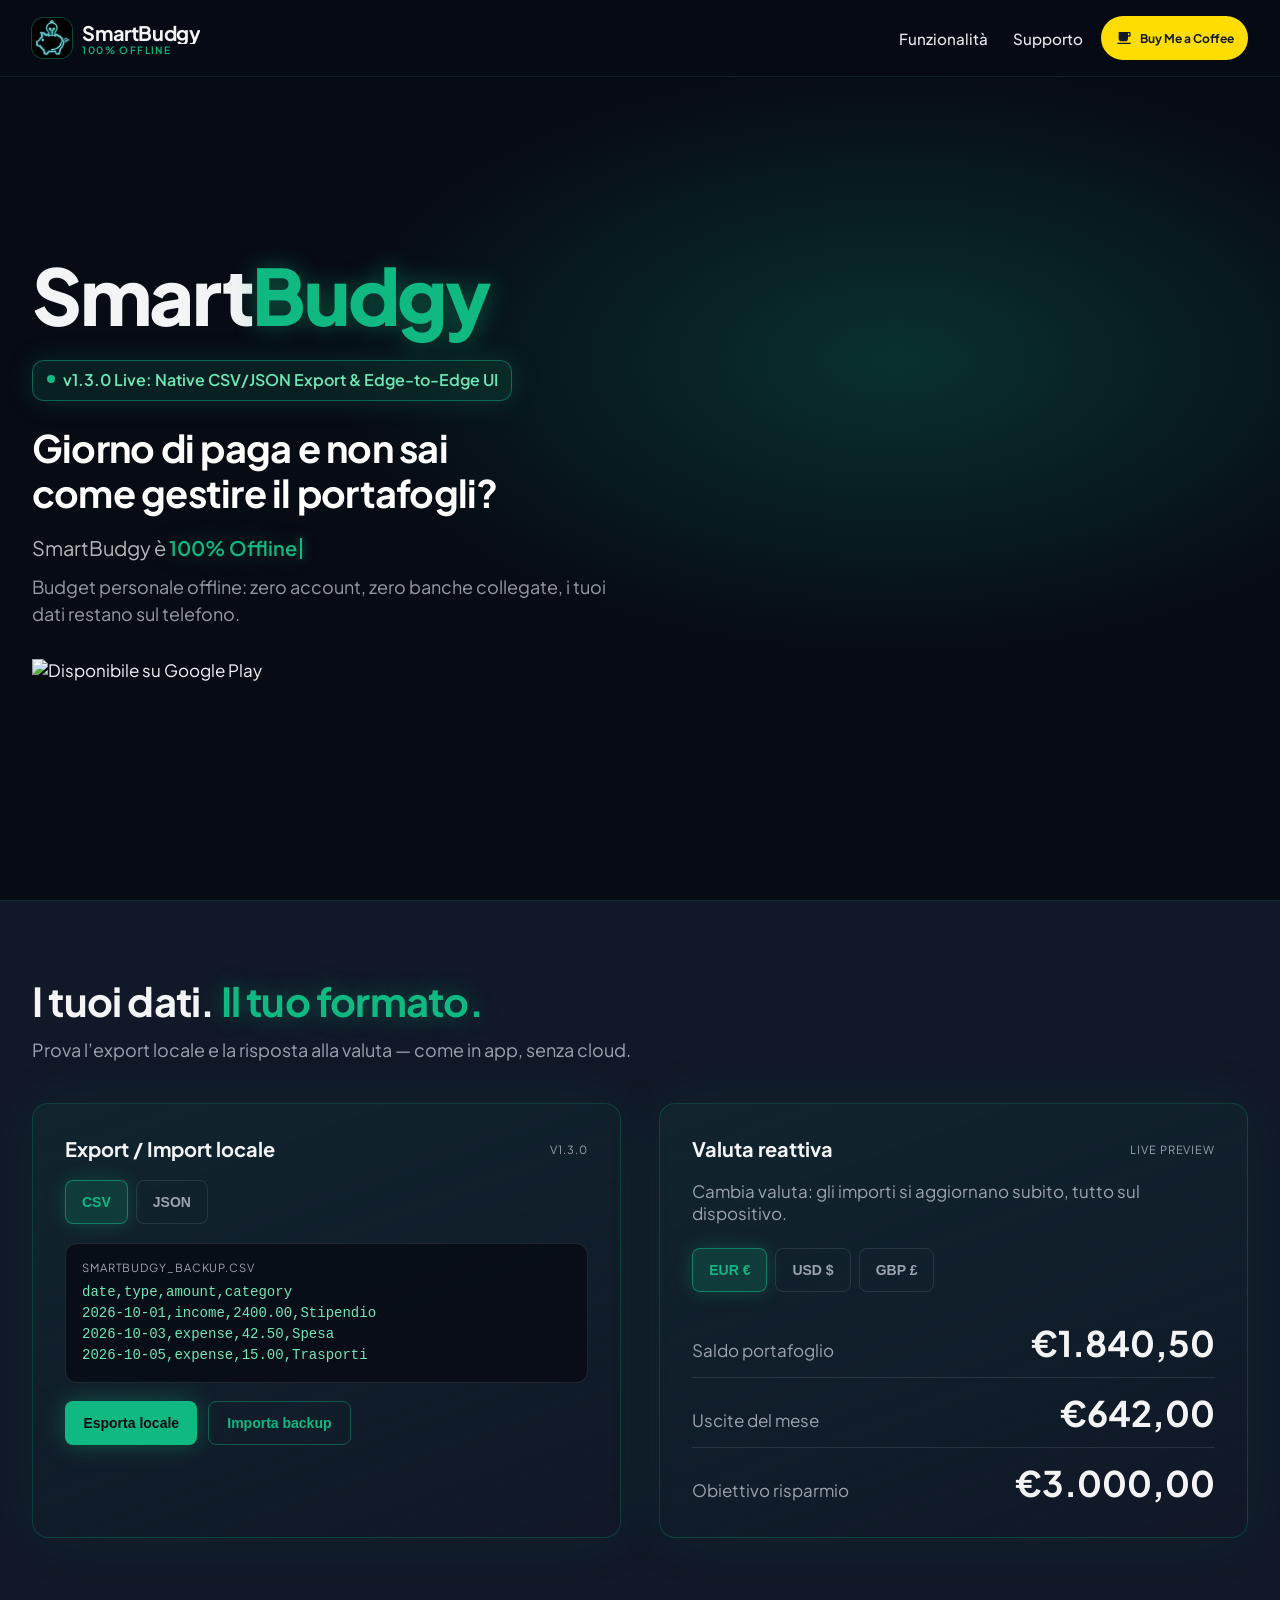
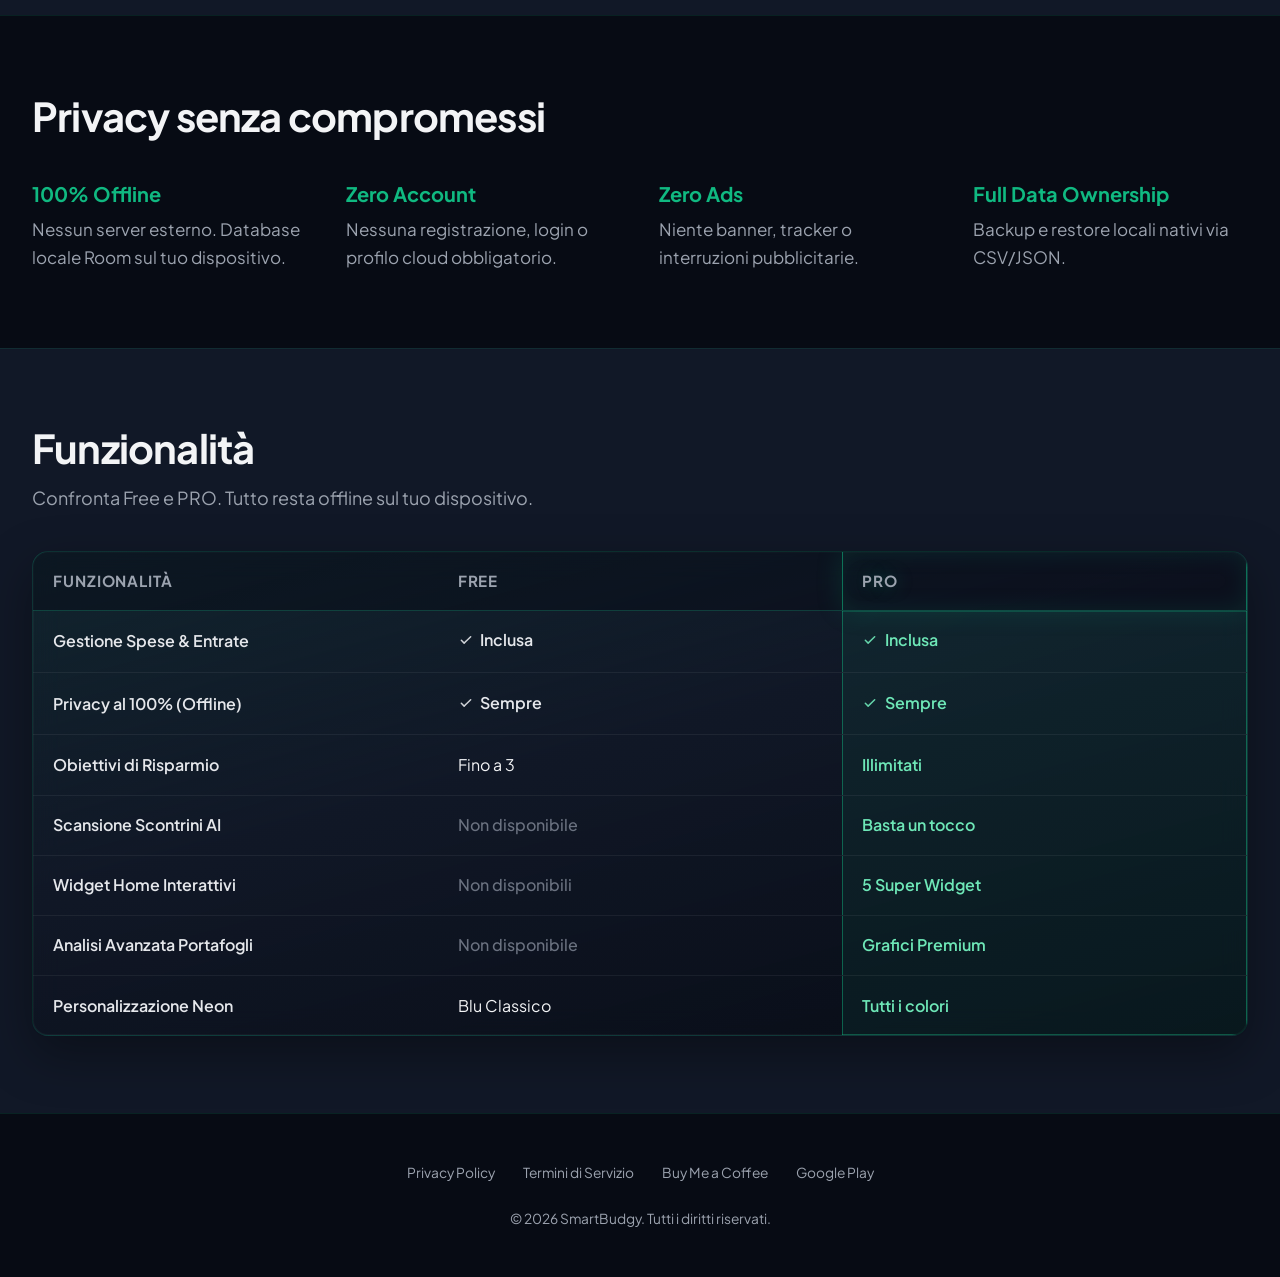
==== commit 4a442544: "Add Free vs PRO compare and bump landing to v1.3.0 Remove the bottom Play Store badge, update releas" ====
--- a/index.html
+++ b/index.html
@@ -3,21 +3,21 @@
 <head>
     <meta charset="UTF-8">
     <meta name="viewport" content="width=device-width, initial-scale=1.0">
-    <title>SmartBudgy v1.1.0 — Giorno di paga, budget sotto controllo</title>
-    <meta name="description" content="Giorno di paga e non sai come gestire il portafogli? SmartBudgy v1.1.0: 100% offline, zero account, no bank linking, total data ownership. Export nativo CSV/JSON.">
+    <title>SmartBudgy v1.3.0 — Giorno di paga, budget sotto controllo</title>
+    <meta name="description" content="Giorno di paga e non sai come gestire il portafogli? SmartBudgy v1.3.0: 100% offline, zero account, no bank linking, total data ownership. Export nativo CSV/JSON.">
     <link rel="canonical" href="https://breadit96.github.io/smartbudgy-site/">
 
     <meta property="og:type" content="website">
     <meta property="og:url" content="https://breadit96.github.io/smartbudgy-site/">
-    <meta property="og:title" content="Giorno di paga e non sai come gestire il portafogli? — SmartBudgy v1.1.0">
-    <meta property="og:description" content="100% Offline · Zero Account · No Bank Linking · Total Data Ownership. v1.1.0 Live: native CSV/JSON export & edge-to-edge UI.">
+    <meta property="og:title" content="Giorno di paga e non sai come gestire il portafogli? — SmartBudgy v1.3.0">
+    <meta property="og:description" content="100% Offline · Zero Account · No Bank Linking · Total Data Ownership. v1.3.0 Live: native CSV/JSON export & edge-to-edge UI.">
     <meta property="og:image" content="https://breadit96.github.io/smartbudgy-site/AppLogo.jpeg">
     <meta property="og:locale" content="it_IT">
     <meta property="og:site_name" content="SmartBudgy">
 
     <meta name="twitter:card" content="summary_large_image">
-    <meta name="twitter:title" content="Giorno di paga e non sai come gestire il portafogli? — SmartBudgy v1.1.0">
-    <meta name="twitter:description" content="100% Offline · Zero Account · No Bank Linking · Total Data Ownership. v1.1.0 Live: native CSV/JSON export & edge-to-edge UI.">
+    <meta name="twitter:title" content="Giorno di paga e non sai come gestire il portafogli? — SmartBudgy v1.3.0">
+    <meta name="twitter:description" content="100% Offline · Zero Account · No Bank Linking · Total Data Ownership. v1.3.0 Live: native CSV/JSON export & edge-to-edge UI.">
     <meta name="twitter:image" content="https://breadit96.github.io/smartbudgy-site/AppLogo.jpeg">
 
     <link rel="preconnect" href="https://fonts.googleapis.com">
@@ -73,7 +73,7 @@
 
                 <span class="neon-badge">
                     <span class="shrink-0 w-2 h-2 rounded-full bg-neon animate-pulse" style="width:0.5rem;height:0.5rem;border-radius:9999px;background:var(--emerald);flex-shrink:0;margin-top:0.35rem;" aria-hidden="true"></span>
-                    <span>v1.1.0 Live: Native CSV/JSON Export &amp; Edge-to-Edge UI</span>
+                    <span>v1.3.0 Live: Native CSV/JSON Export &amp; Edge-to-Edge UI</span>
                 </span>
 
                 <h1 class="hero-headline headline-anim">
@@ -117,7 +117,7 @@
                 <div class="showcase-panel">
                     <div style="display:flex;flex-wrap:wrap;align-items:center;justify-content:space-between;gap:0.5rem 1rem;margin-bottom:1.15rem;">
                         <h3>Export / Import locale</h3>
-                        <span class="mist" style="font-size:0.7rem;text-transform:uppercase;letter-spacing:0.08em;">v1.1.0</span>
+                        <span class="mist" style="font-size:0.7rem;text-transform:uppercase;letter-spacing:0.08em;">v1.3.0</span>
                     </div>
 
                     <div class="chip-row" style="margin-bottom:1.15rem;" role="group" aria-label="Formato export">
@@ -193,16 +193,65 @@
                     <p>Backup e restore locali nativi via CSV/JSON.</p>
                 </div>
             </div>
-
-            <div style="margin-top:clamp(2rem,5vw,3rem);">
-                <a href="https://play.google.com/store/apps/details?id=com.alessiocammarino.smartbudgy"
-                   target="_blank" rel="noopener noreferrer"
-                   class="neon-ring hero-cta"
-                   style="display:inline-block;border-radius:0.5rem;"
-                   aria-label="Scarica SmartBudgy su Google Play">
-                    <img src="https://play.google.com/intl/en_us/badges/static/images/badges/it_badge_web_generic.png"
-                         alt="Disponibile su Google Play">
-                </a>
+        </div>
+    </section>
+
+    <section class="section-block bg-panel" aria-labelledby="features-compare-heading">
+        <div class="section-inner">
+            <div style="max-width:min(40rem,100%);margin-bottom:clamp(1.5rem,4vw,2.5rem);">
+                <h2 id="features-compare-heading" class="section-title">Funzionalità</h2>
+                <p class="mist" style="font-size:clamp(1rem,0.95rem + 0.4vw,1.125rem);margin:0;line-height:1.5;">
+                    Confronta Free e PRO. Tutto resta offline sul tuo dispositivo.
+                </p>
+            </div>
+
+            <div class="compare-wrap" role="region" aria-label="Confronto Free e PRO">
+                <table class="compare-table">
+                    <thead>
+                        <tr>
+                            <th scope="col">Funzionalità</th>
+                            <th scope="col">Free</th>
+                            <th scope="col" class="compare-pro-col">PRO</th>
+                        </tr>
+                    </thead>
+                    <tbody>
+                        <tr>
+                            <th scope="row">Gestione Spese &amp; Entrate</th>
+                            <td><span class="compare-ok"><svg class="compare-check" viewBox="0 0 24 24" aria-hidden="true"><path d="M5 12.5l4.2 4.2L19 7" fill="none" stroke="currentColor" stroke-width="2.2" stroke-linecap="round" stroke-linejoin="round"/></svg>Inclusa</span></td>
+                            <td class="compare-pro-col"><span class="compare-ok"><svg class="compare-check" viewBox="0 0 24 24" aria-hidden="true"><path d="M5 12.5l4.2 4.2L19 7" fill="none" stroke="currentColor" stroke-width="2.2" stroke-linecap="round" stroke-linejoin="round"/></svg>Inclusa</span></td>
+                        </tr>
+                        <tr>
+                            <th scope="row">Privacy al 100% (Offline)</th>
+                            <td><span class="compare-ok"><svg class="compare-check" viewBox="0 0 24 24" aria-hidden="true"><path d="M5 12.5l4.2 4.2L19 7" fill="none" stroke="currentColor" stroke-width="2.2" stroke-linecap="round" stroke-linejoin="round"/></svg>Sempre</span></td>
+                            <td class="compare-pro-col"><span class="compare-ok"><svg class="compare-check" viewBox="0 0 24 24" aria-hidden="true"><path d="M5 12.5l4.2 4.2L19 7" fill="none" stroke="currentColor" stroke-width="2.2" stroke-linecap="round" stroke-linejoin="round"/></svg>Sempre</span></td>
+                        </tr>
+                        <tr>
+                            <th scope="row">Obiettivi di Risparmio</th>
+                            <td>Fino a 3</td>
+                            <td class="compare-pro-col">Illimitati</td>
+                        </tr>
+                        <tr>
+                            <th scope="row">Scansione Scontrini AI</th>
+                            <td class="compare-muted">Non disponibile</td>
+                            <td class="compare-pro-col">Basta un tocco</td>
+                        </tr>
+                        <tr>
+                            <th scope="row">Widget Home Interattivi</th>
+                            <td class="compare-muted">Non disponibili</td>
+                            <td class="compare-pro-col">5 Super Widget</td>
+                        </tr>
+                        <tr>
+                            <th scope="row">Analisi Avanzata Portafogli</th>
+                            <td class="compare-muted">Non disponibile</td>
+                            <td class="compare-pro-col">Grafici Premium</td>
+                        </tr>
+                        <tr>
+                            <th scope="row">Personalizzazione Neon</th>
+                            <td>Blu Classico</td>
+                            <td class="compare-pro-col">Tutti i colori</td>
+                        </tr>
+                    </tbody>
+                </table>
             </div>
         </div>
     </section>
@@ -283,7 +332,7 @@
 
             const samples = {
                 csv: 'date,type,amount,category\n2026-10-01,income,2400.00,Stipendio\n2026-10-03,expense,42.50,Spesa\n2026-10-05,expense,15.00,Trasporti',
-                json: '{\n  "version": "1.1.0",\n  "currency": "EUR",\n  "transactions": [\n    { "type": "income", "amount": 2400 },\n    { "type": "expense", "amount": 42.5 }\n  ]\n}'
+                json: '{\n  "version": "1.3.0",\n  "currency": "EUR",\n  "transactions": [\n    { "type": "income", "amount": 2400 },\n    { "type": "expense", "amount": 42.5 }\n  ]\n}'
             };
             let activeFormat = 'csv';
             const preview = document.getElementById('export-preview');
--- a/css/site.css
+++ b/css/site.css
@@ -21,11 +21,12 @@
     --font-legal: "Merriweather", Georgia, "Times New Roman", serif;
     --fs-body: clamp(0.95rem, 0.9rem + 0.25vw, 1.0625rem);
     --fs-small: clamp(0.75rem, 0.7rem + 0.2vw, 0.875rem);
-    --fs-h1: clamp(1.5rem, 1.15rem + 2.2vw, 3rem);
-    --fs-h2: clamp(1.2rem, 1.05rem + 1vw, 1.75rem);
-    --fs-h3: clamp(1.05rem, 0.98rem + 0.5vw, 1.25rem);
-    --fs-brand: clamp(2.25rem, 1.4rem + 5.5vw, 5.5rem);
-    --fs-hero: clamp(1.35rem, 1rem + 2.4vw, 3rem);
+    --fs-h1: clamp(1.35rem, 1.05rem + 1.8vw, 2.75rem);
+    --fs-h2: clamp(1.15rem, 1rem + 0.85vw, 1.65rem);
+    --fs-h3: clamp(1.05rem, 0.98rem + 0.45vw, 1.25rem);
+    --fs-brand: clamp(2rem, 1.25rem + 4.5vw, 5.25rem);
+    /* Sized so long Italian hero lines wrap as whole words on ~320px */
+    --fs-hero: clamp(1.15rem, 0.85rem + 1.9vw, 2.75rem);
 }
 
 *,
@@ -54,8 +55,10 @@
     color: var(--text);
     overflow-x: hidden;
     -webkit-font-smoothing: antialiased;
-    word-wrap: break-word;
-    overflow-wrap: anywhere;
+    overflow-wrap: normal;
+    word-break: normal;
+    hyphens: none;
+    -webkit-hyphens: none;
 }
 
 img,
@@ -83,12 +86,29 @@
     -webkit-tap-highlight-color: rgba(16, 185, 129, 0.2);
 }
 
-/* Readable wrapping for long tokens / URLs */
-p, h1, h2, h3, h4, li, span, summary, label, td, th, a {
-    overflow-wrap: anywhere;
+/* Natural word wrapping — no hyphen splitting */
+h1, h2, h3, h4,
+p, span, a, button,
+li, summary, label, td, th,
+.brand-mark, .hero-headline, .page-title, .section-title,
+.neon-badge, .kb-section-title {
+    hyphens: none !important;
+    -webkit-hyphens: none !important;
+    overflow-wrap: normal;
     word-break: normal;
-    hyphens: auto;
-    -webkit-hyphens: auto;
+}
+
+h1, h2, h3, h4,
+.brand-mark, .hero-headline, .page-title, .section-title,
+.kb-section-title, .showcase-panel h3, .trust-grid h3, .feature-item h3 {
+    text-wrap: balance;
+}
+
+/* Long unbroken URLs/emails may still need a soft break without hyphens */
+a[href^="mailto:"],
+a[href^="http"] {
+    overflow-wrap: break-word;
+    word-break: normal;
 }
 
 .site-container {
@@ -389,7 +409,10 @@
 body.page-legal .legal-body li { margin-bottom: 0.4rem; }
 body.page-legal .legal-body strong { color: #F9FAFB; font-weight: 700; }
 body.page-legal .legal-body a {
-    word-break: break-all;
+    overflow-wrap: break-word;
+    word-break: normal;
+    hyphens: none !important;
+    -webkit-hyphens: none !important;
 }
 
 .legal-callout {
@@ -864,6 +887,154 @@
 .bg-panel { background: var(--panel); }
 .bg-ink { background: var(--ink-deep); }
 
+/* —— Free vs PRO comparison —— */
+.compare-wrap {
+    width: 100%;
+    max-width: 100%;
+    overflow-x: auto;
+    -webkit-overflow-scrolling: touch;
+    border-radius: 1rem;
+    border: 1px solid rgba(16, 185, 129, 0.18);
+    background:
+        linear-gradient(165deg, rgba(16, 185, 129, 0.08) 0%, rgba(17, 24, 39, 0.72) 42%, rgba(7, 11, 20, 0.9) 100%);
+    -webkit-backdrop-filter: blur(14px);
+    backdrop-filter: blur(14px);
+    box-shadow:
+        0 0 0 1px rgba(255, 255, 255, 0.03) inset,
+        0 18px 50px rgba(0, 0, 0, 0.35);
+}
+
+.compare-table {
+    width: 100%;
+    min-width: min(100%, 36rem);
+    border-collapse: collapse;
+    table-layout: fixed;
+}
+
+.compare-table th,
+.compare-table td {
+    padding: clamp(0.85rem, 2.5vw, 1.15rem) clamp(0.75rem, 2vw, 1.25rem);
+    text-align: left;
+    vertical-align: middle;
+    border-bottom: 1px solid rgba(255, 255, 255, 0.06);
+    font-size: clamp(0.85rem, 0.8rem + 0.3vw, 1rem);
+    line-height: 1.4;
+    overflow-wrap: normal;
+    word-break: normal;
+    hyphens: none !important;
+    -webkit-hyphens: none !important;
+}
+
+.compare-table thead th {
+    font-family: var(--font-ui);
+    font-weight: 700;
+    font-size: clamp(0.8rem, 0.75rem + 0.3vw, 0.95rem);
+    text-transform: uppercase;
+    letter-spacing: 0.06em;
+    color: var(--mist);
+    background: rgba(7, 11, 20, 0.45);
+    border-bottom: 1px solid rgba(16, 185, 129, 0.22);
+}
+
+.compare-table tbody th[scope="row"] {
+    font-family: var(--font-ui);
+    font-weight: 600;
+    color: #E5E7EB;
+    width: 42%;
+}
+
+.compare-table tbody tr:last-child th,
+.compare-table tbody tr:last-child td {
+    border-bottom: none;
+}
+
+.compare-table tbody tr:hover td,
+.compare-table tbody tr:hover th {
+    background: rgba(16, 185, 129, 0.04);
+}
+
+.compare-pro-col {
+    color: var(--emerald-glow);
+    background: rgba(16, 185, 129, 0.07);
+    box-shadow:
+        inset 1px 0 0 rgba(16, 185, 129, 0.45),
+        inset -1px 0 0 rgba(16, 185, 129, 0.45);
+    font-weight: 600;
+}
+
+thead .compare-pro-col {
+    color: var(--emerald);
+    text-shadow: 0 0 18px rgba(16, 185, 129, 0.45);
+    background:
+        linear-gradient(180deg, rgba(16, 185, 129, 0.18), rgba(16, 185, 129, 0.06));
+    box-shadow:
+        inset 0 0 24px rgba(16, 185, 129, 0.12),
+        inset 1px 0 0 rgba(16, 185, 129, 0.55),
+        inset -1px 0 0 rgba(16, 185, 129, 0.55),
+        0 0 28px rgba(16, 185, 129, 0.15);
+}
+
+tbody tr:first-child .compare-pro-col {
+    box-shadow:
+        inset 1px 0 0 rgba(16, 185, 129, 0.45),
+        inset -1px 0 0 rgba(16, 185, 129, 0.45),
+        inset 0 1px 0 rgba(16, 185, 129, 0.25);
+}
+
+tbody tr:last-child .compare-pro-col {
+    box-shadow:
+        inset 1px 0 0 rgba(16, 185, 129, 0.45),
+        inset -1px 0 0 rgba(16, 185, 129, 0.45),
+        inset 0 -1px 0 rgba(16, 185, 129, 0.35);
+}
+
+.compare-muted {
+    color: #6B7280;
+    font-weight: 500;
+}
+
+.compare-ok {
+    display: inline-flex;
+    align-items: center;
+    gap: 0.4rem;
+    color: #E5E7EB;
+    font-weight: 600;
+}
+
+.compare-pro-col .compare-ok {
+    color: var(--emerald-glow);
+}
+
+.compare-check {
+    width: 1rem;
+    height: 1rem;
+    flex-shrink: 0;
+    color: currentColor;
+    opacity: 0.9;
+}
+
+@media (max-width: 640px) {
+    .compare-table {
+        min-width: 100%;
+        table-layout: auto;
+    }
+
+    .compare-table tbody th[scope="row"] {
+        width: auto;
+    }
+
+    .compare-table th,
+    .compare-table td {
+        padding: 0.8rem 0.65rem;
+        font-size: 0.84rem;
+    }
+
+    /* Stack-friendly: keep 3 cols but tighter */
+    .compare-wrap {
+        border-radius: 0.85rem;
+    }
+}
+
 @keyframes blink {
     50% { opacity: 0; }
 }
@@ -890,7 +1061,17 @@
 
 /* Very narrow phones (iPhone SE / 320px) */
 @media (max-width: 360px) {
+    :root {
+        --fs-hero: clamp(1.1rem, 4.8vw, 1.35rem);
+        --fs-h1: clamp(1.25rem, 5.2vw, 1.5rem);
+        --fs-brand: clamp(1.85rem, 9vw, 2.35rem);
+    }
+
     .brand-tag { letter-spacing: 0.08em; }
     .neon-badge { padding: 0.5rem 0.7rem; }
     .showcase-panel { padding: 1rem; }
-}
+    .hero-headline {
+        letter-spacing: -0.015em;
+        line-height: 1.25;
+    }
+}
